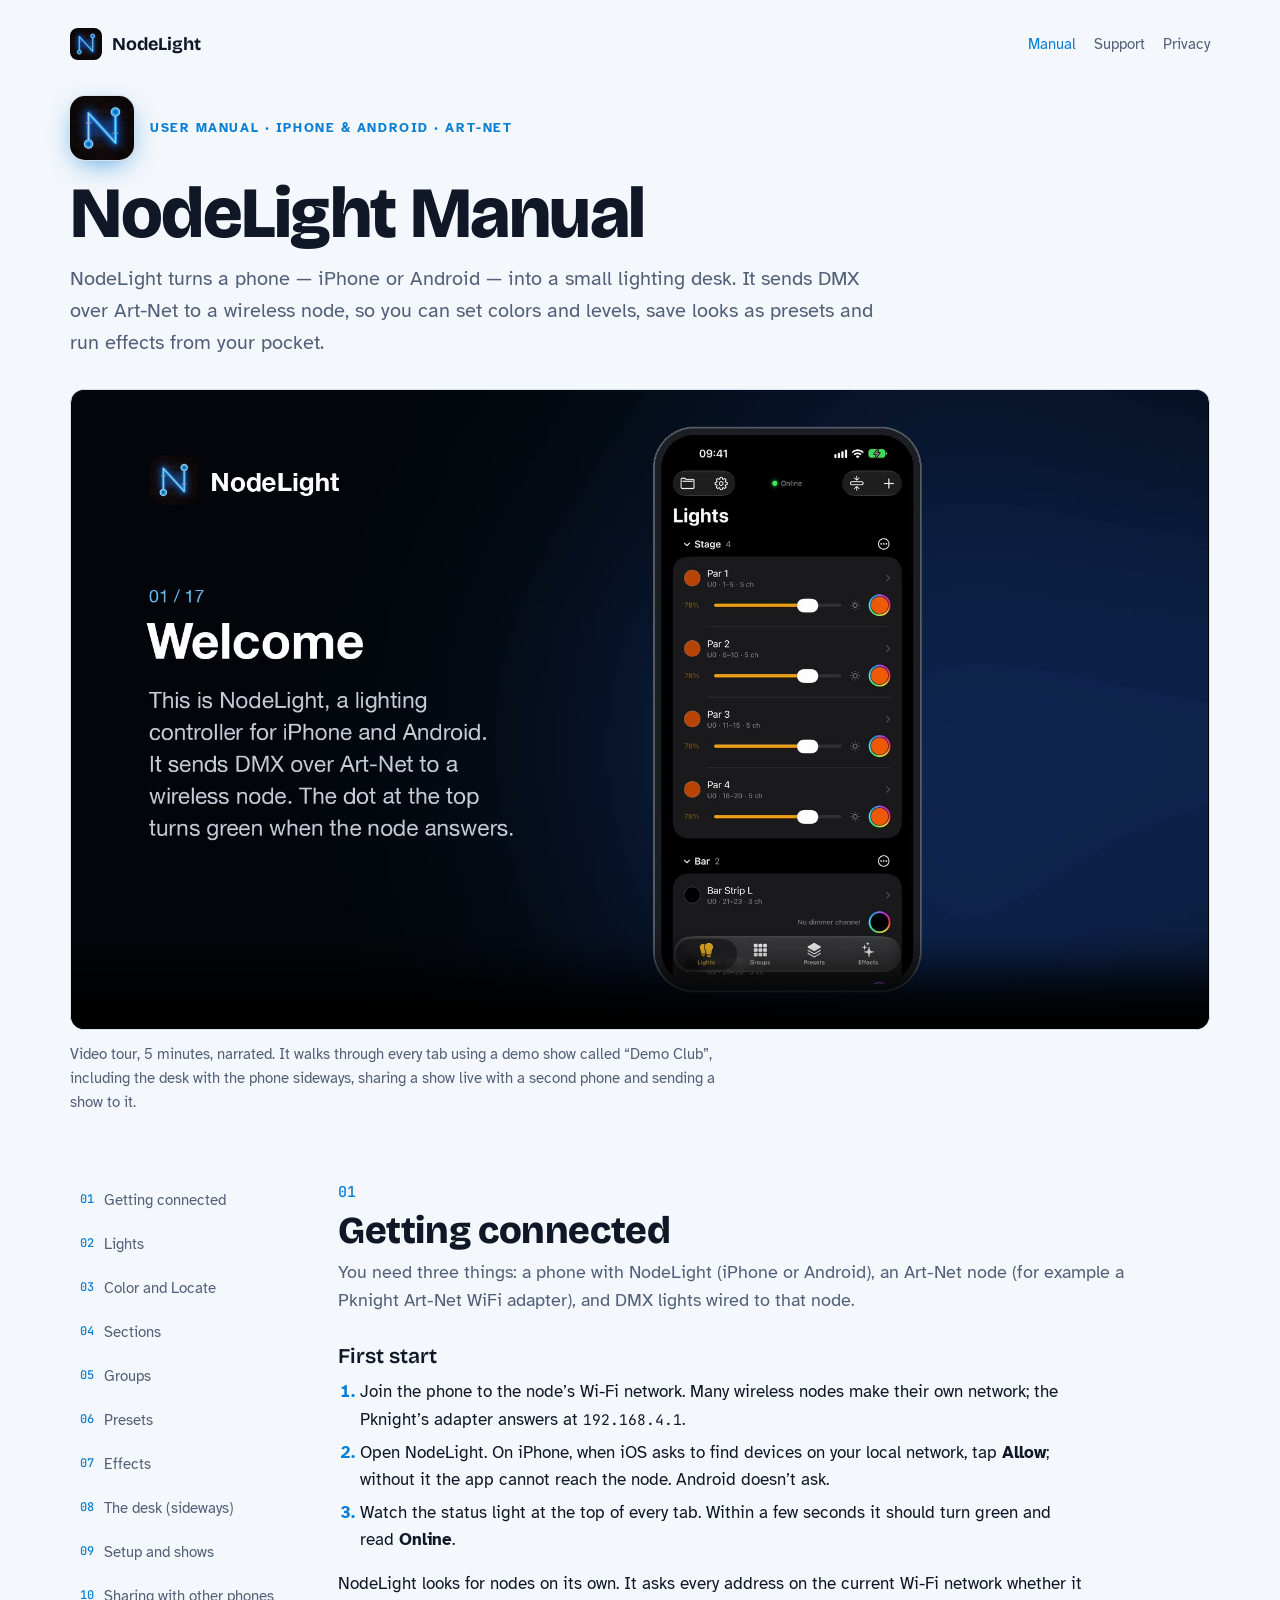
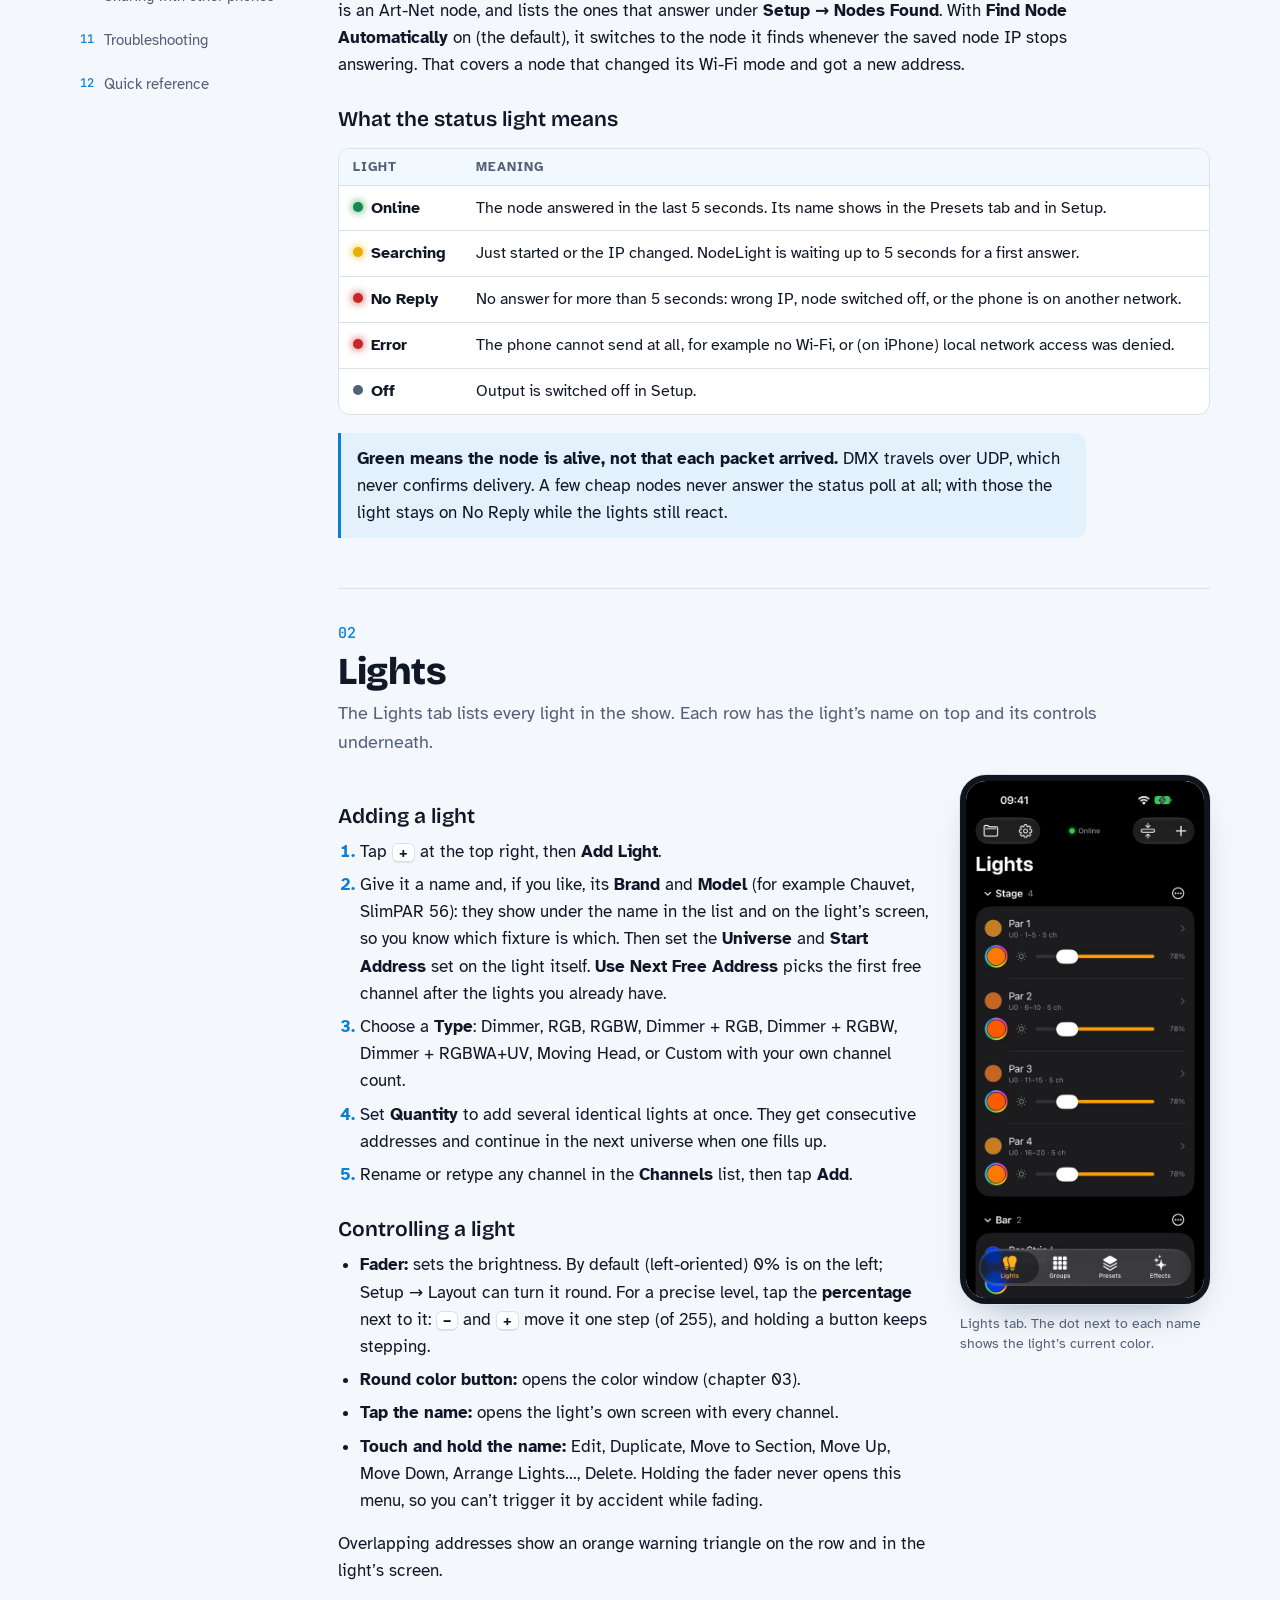
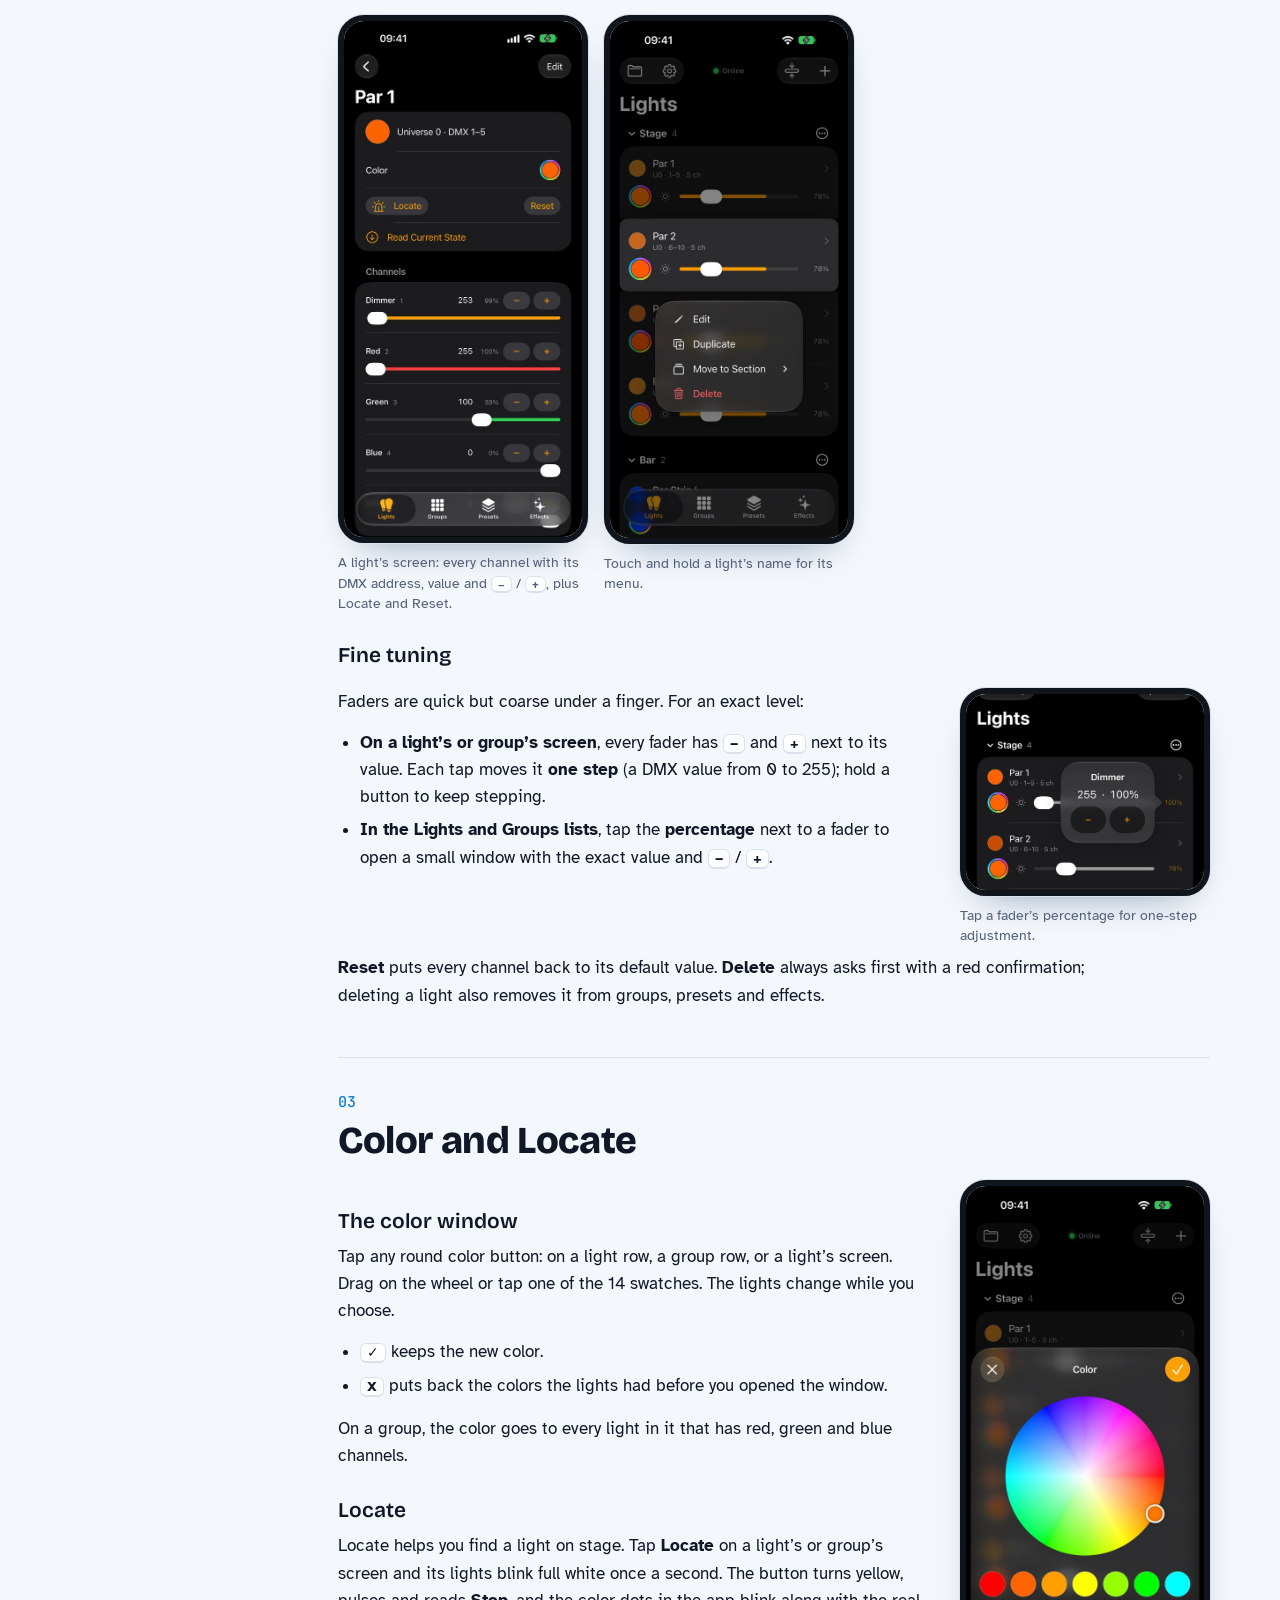
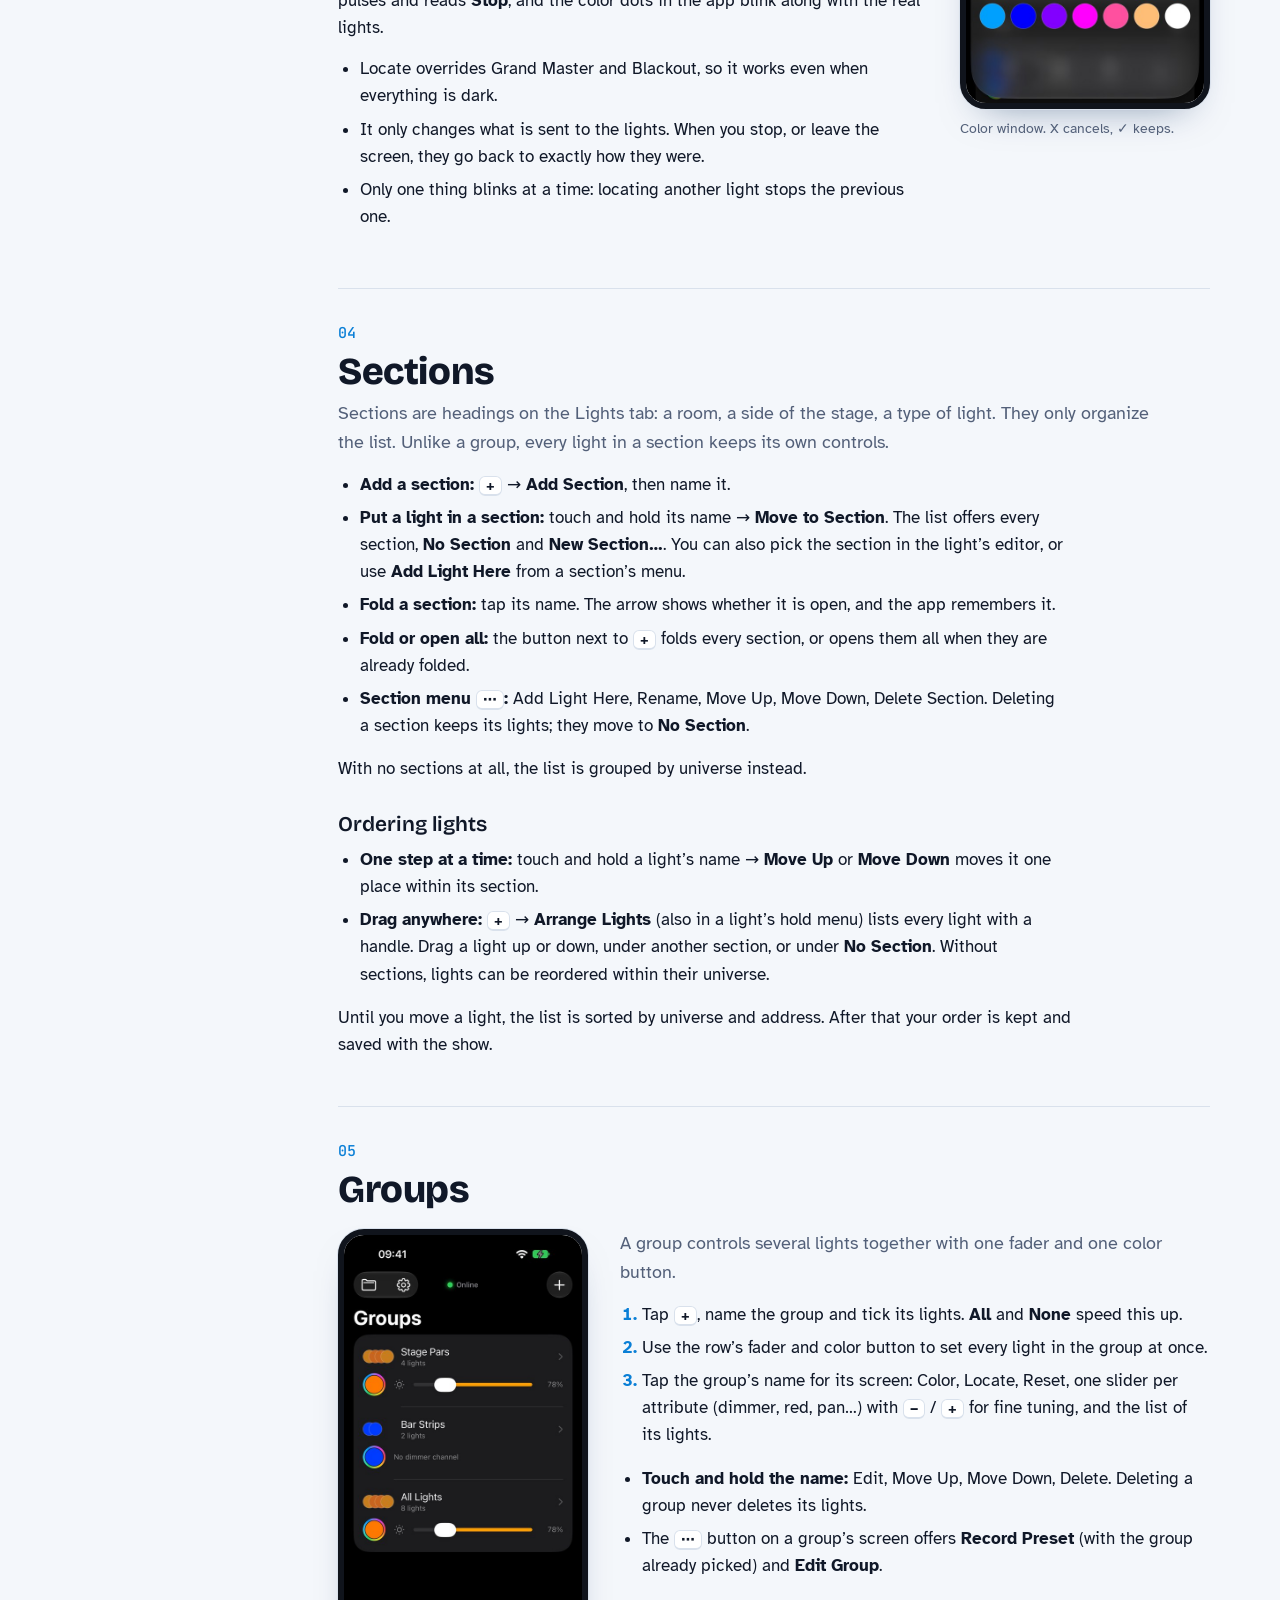
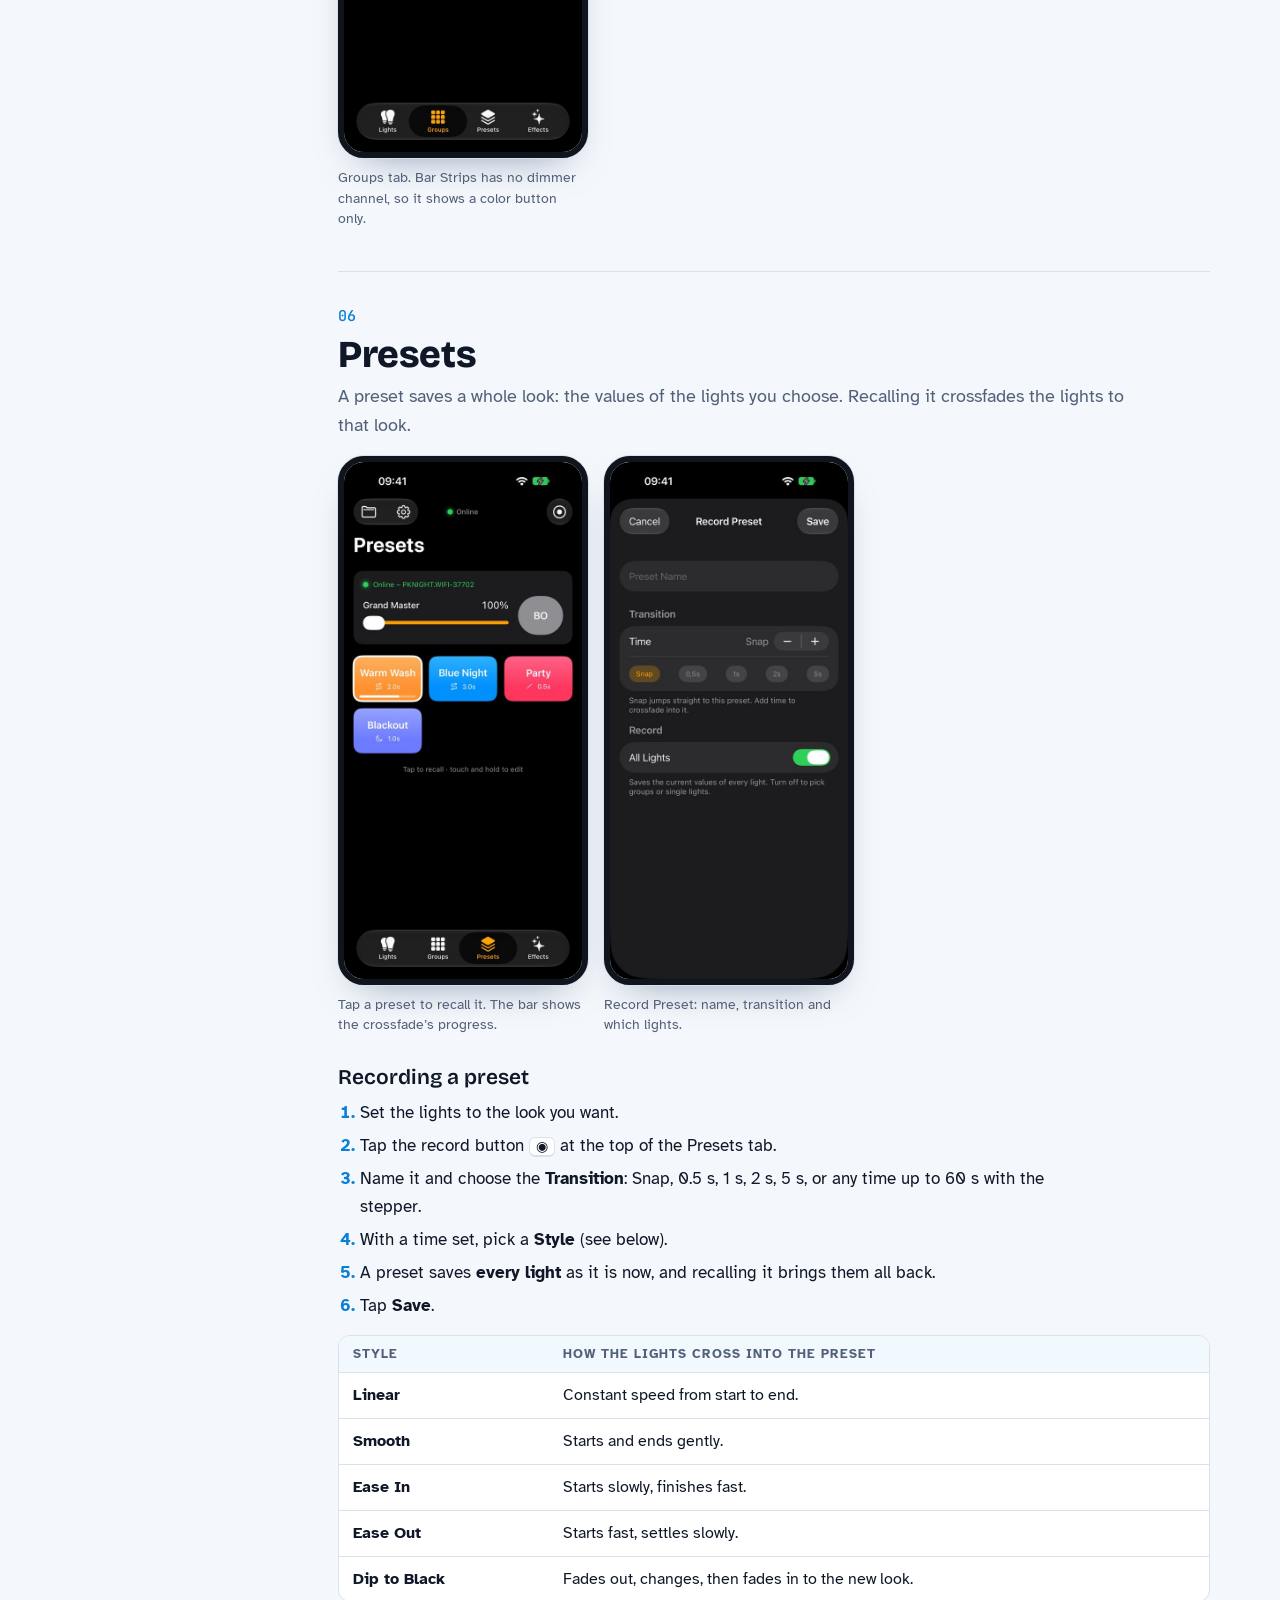
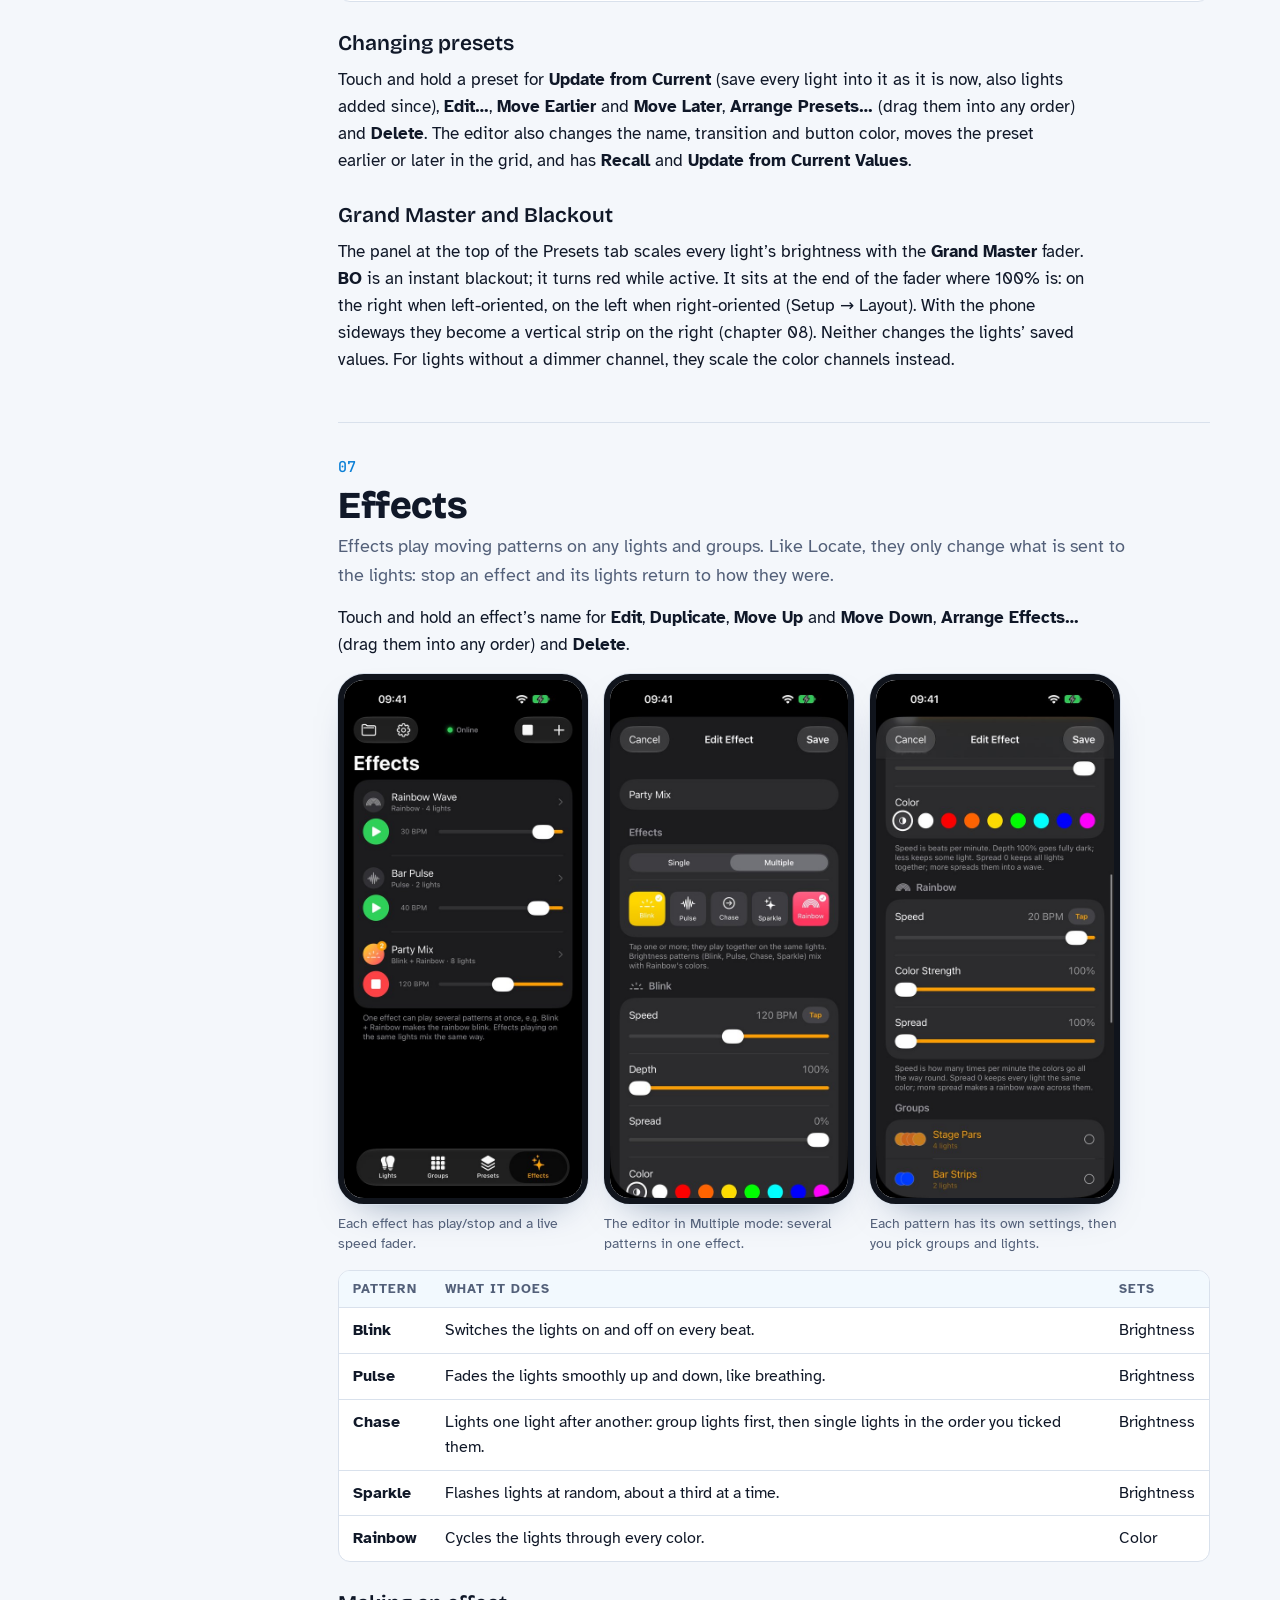
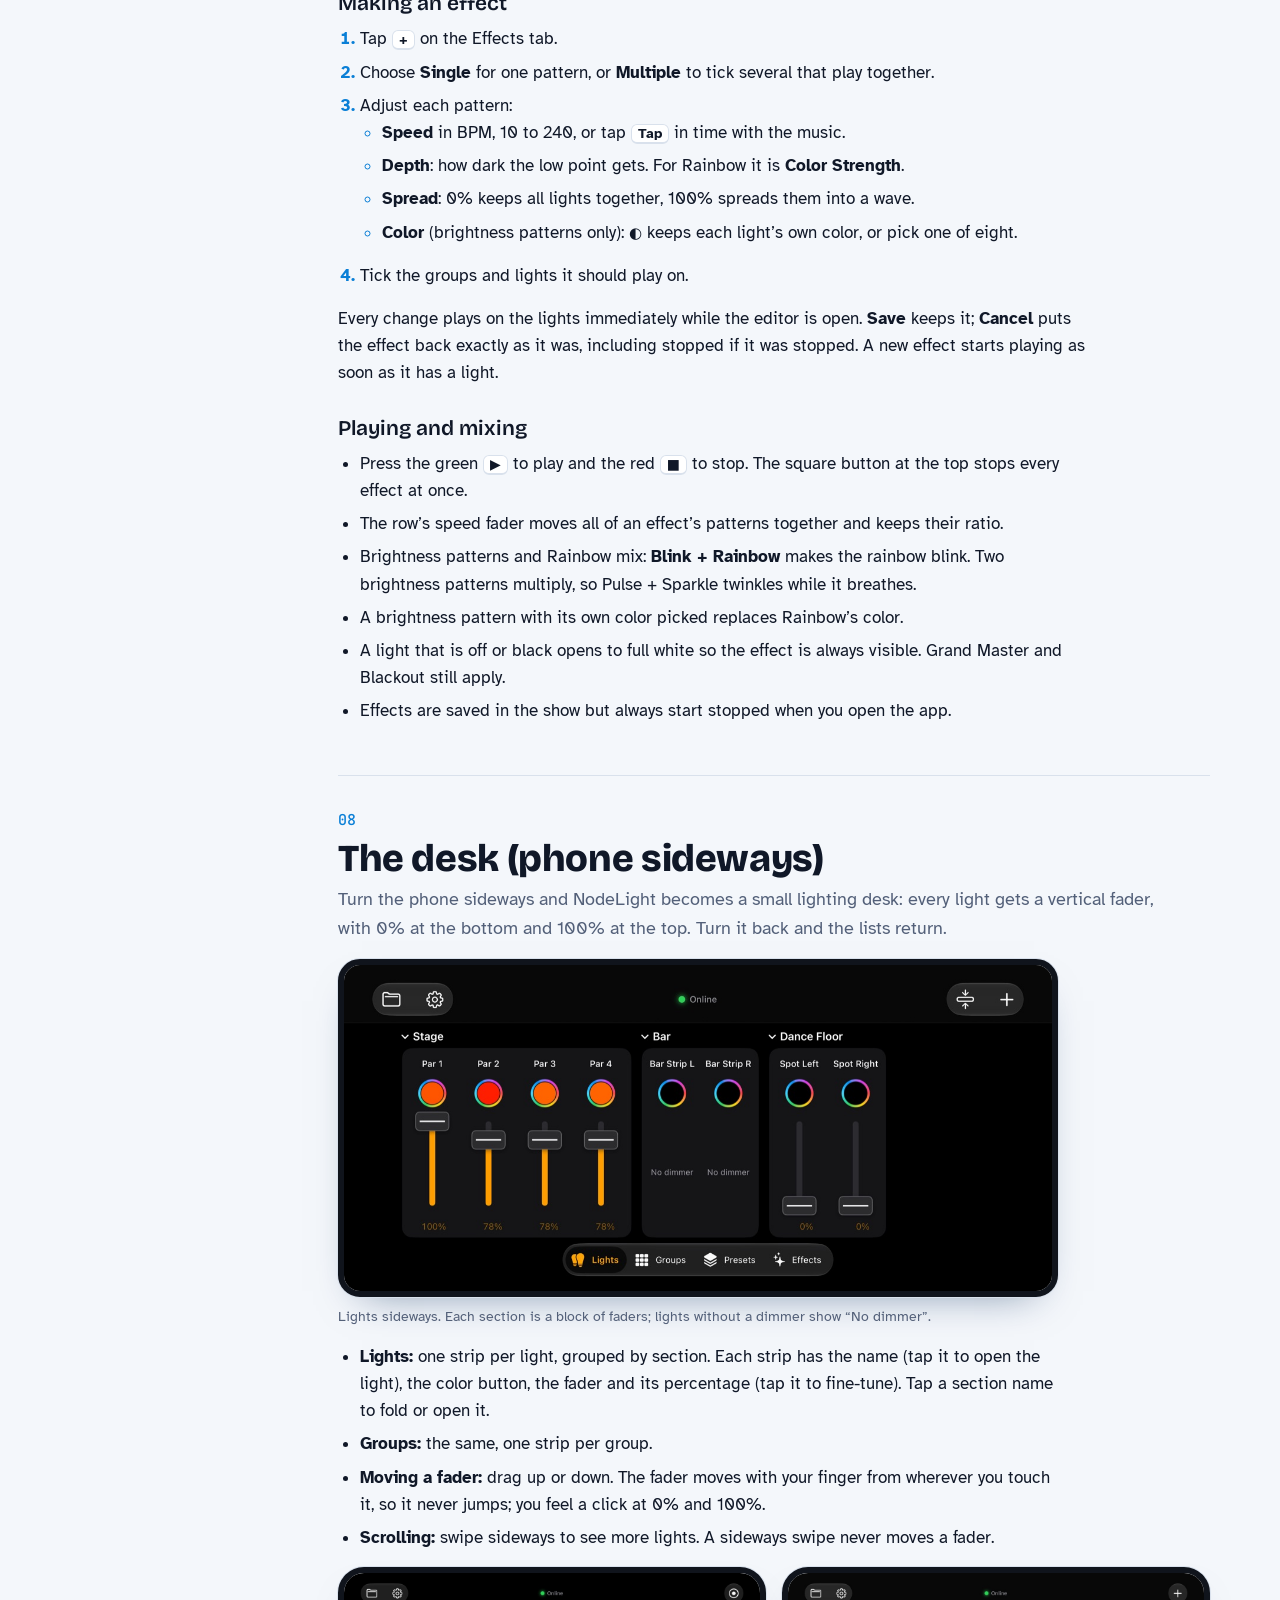
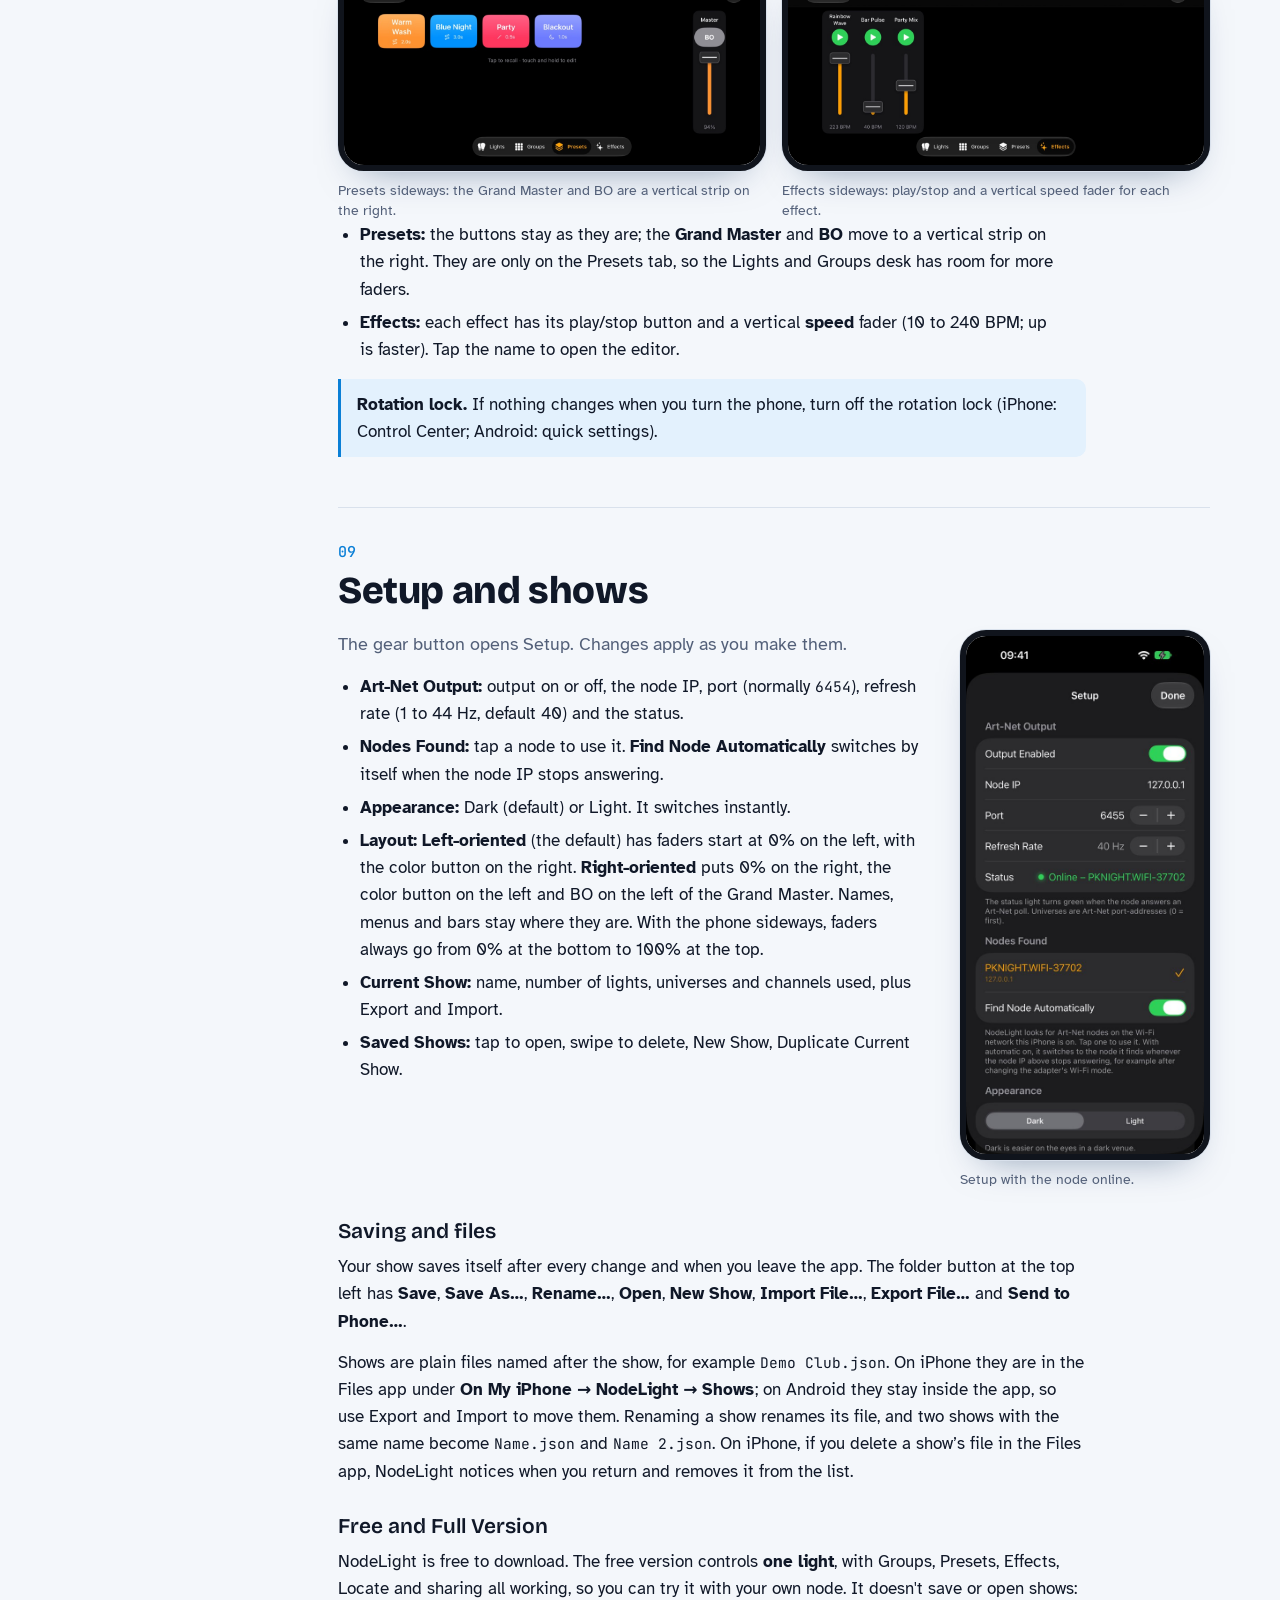
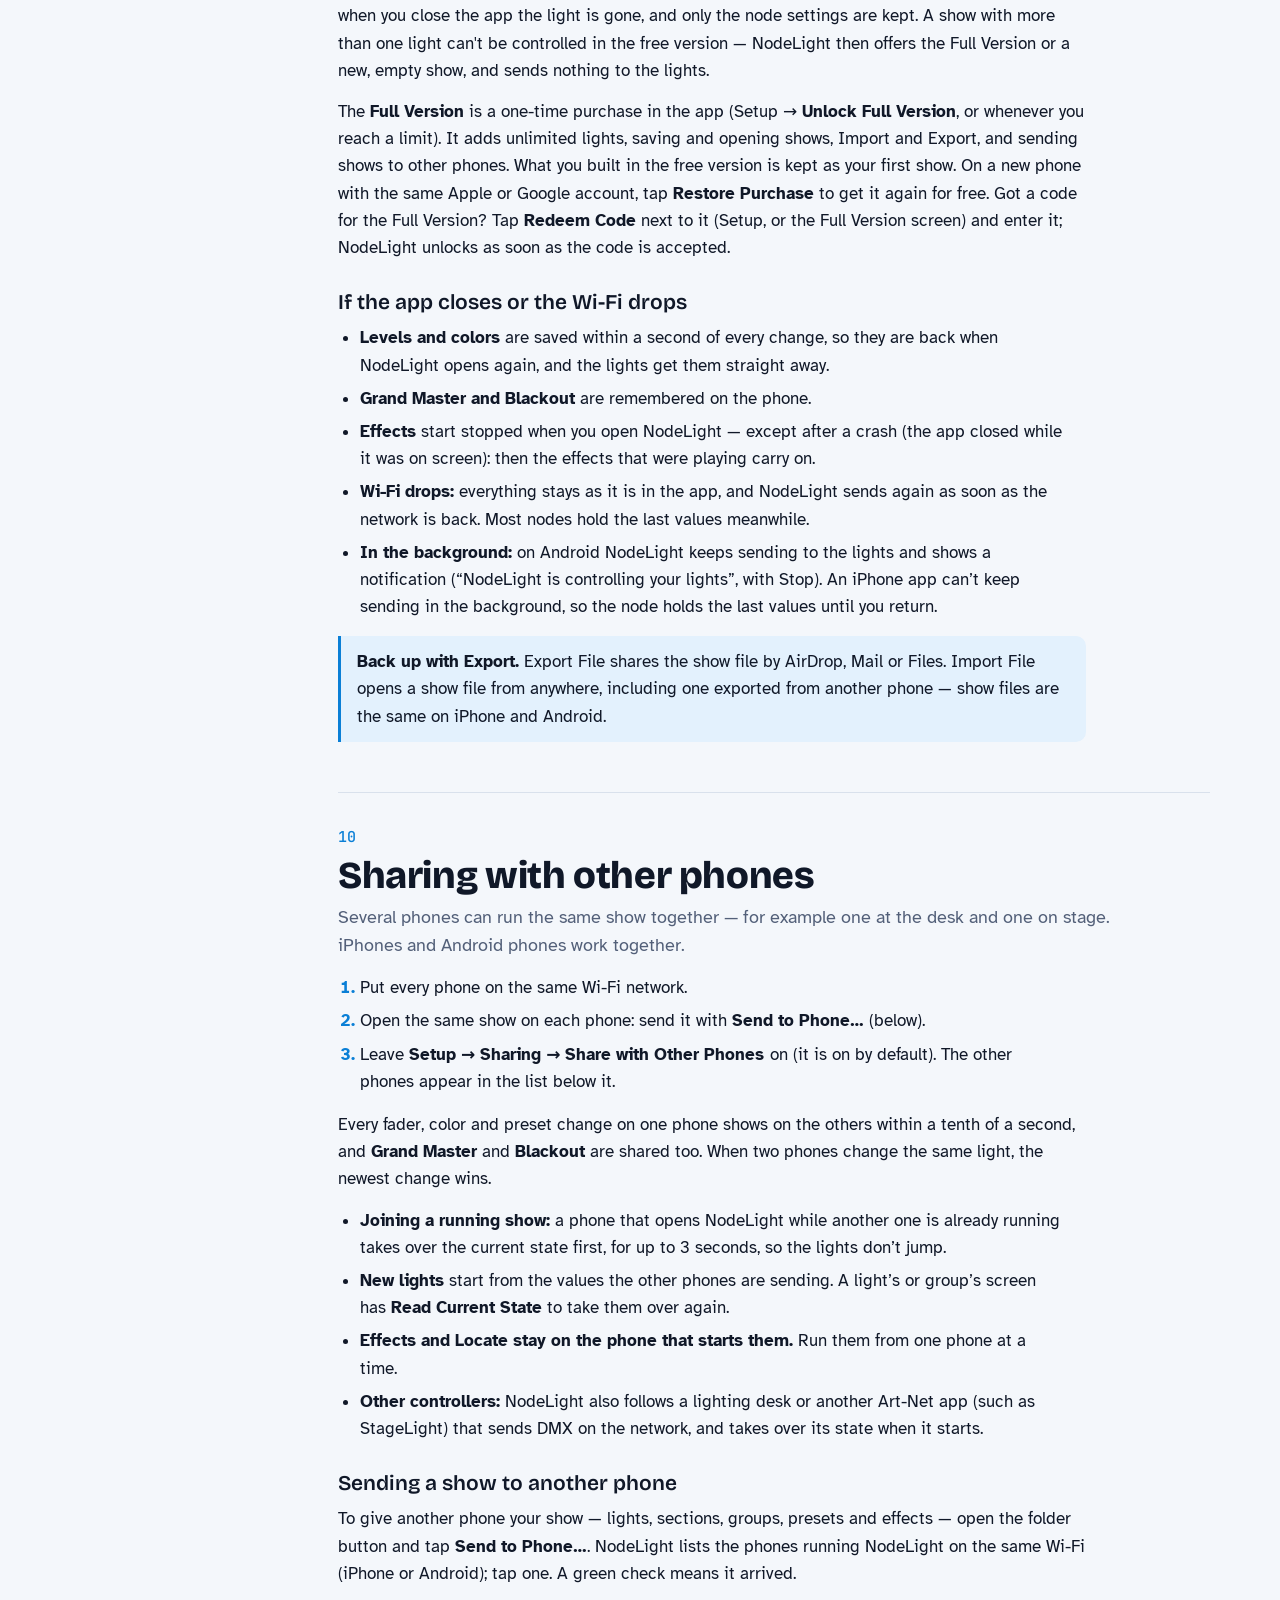
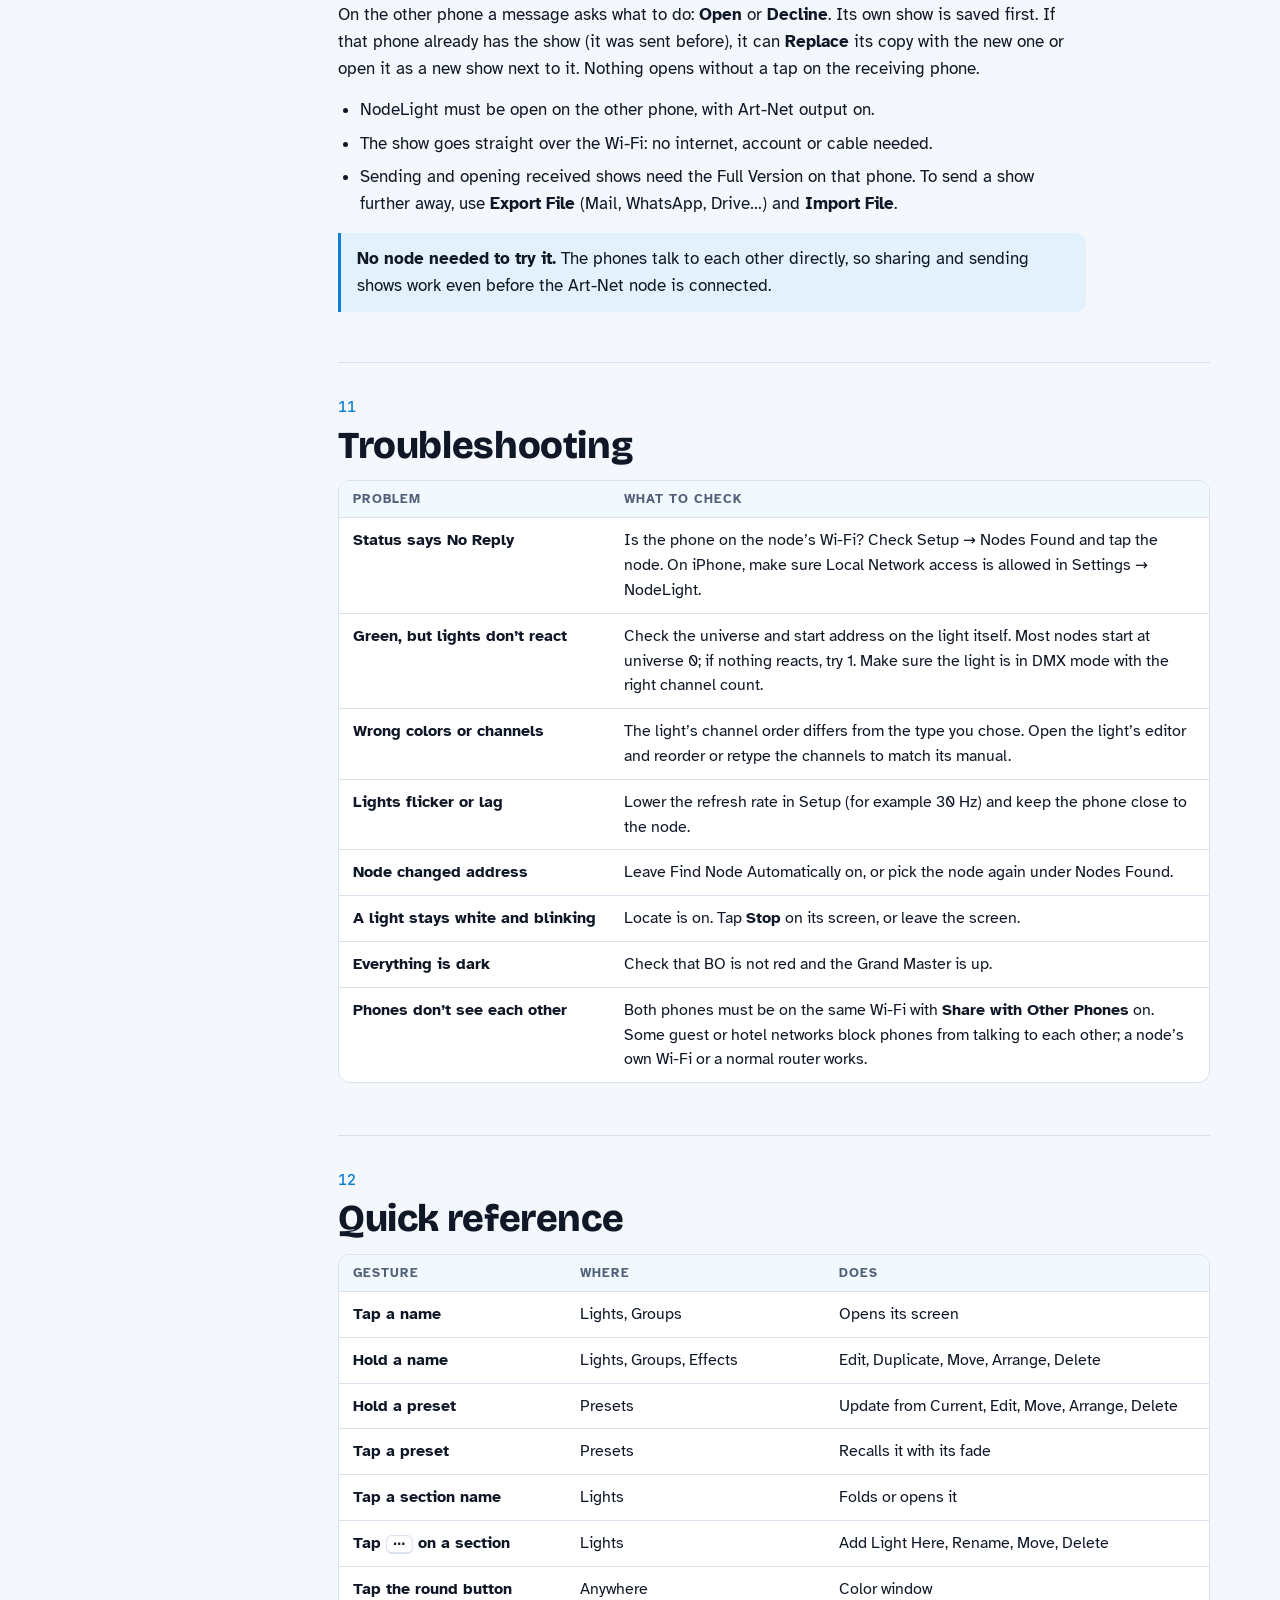
==== manual/index.html @ 710f6415 "Top bar stays fixed while scrolling (all pages); manual chapter rail and links clear it Co-Authored-" ====
<!doctype html>
<html lang="en">
<head>
<meta charset="utf-8">
<meta name="viewport" content="width=device-width, initial-scale=1, viewport-fit=cover">
<title>NodeLight Manual</title>
<link rel="preconnect" href="https://fonts.googleapis.com">
<link rel="preconnect" href="https://fonts.gstatic.com" crossorigin>
<link rel="stylesheet" href="https://fonts.googleapis.com/css2?family=Bricolage+Grotesque:opsz,wght@12..96,600;12..96,800&family=Atkinson+Hyperlegible:ital,wght@0,400;0,700;1,400&family=JetBrains+Mono:wght@500&display=swap">
<style>
/* Layout: a field manual — sticky chapter rail on the left, reading column with phone screenshots set beside the steps. */
:root {
  --bg: #f4f7fb;
  --surface: #ffffff;
  --ink: #101828;
  --muted: #536079;
  --line: #d9e1ec;
  --neon: #0a7fd6;
  --neon-soft: #e3f1fd;
  --ok: #138a4b;
  --warn: #b35c00;
  --bad: #c62828;
  --display: "Bricolage Grotesque", "Avenir Next", system-ui, sans-serif;
  --body: "Atkinson Hyperlegible", system-ui, -apple-system, sans-serif;
  --mono: "JetBrains Mono", ui-monospace, Menlo, monospace;
  color-scheme: light;
}
@media (prefers-color-scheme: dark) {
  :root:not([data-theme="light"]) {
    --bg: #060a14; --surface: #0d1424; --ink: #e8eef9; --muted: #93a1bb; --line: #1d2940;
    --neon: #4cb8ff; --neon-soft: #0f2742; --ok: #42d48a; --warn: #ffad4d; --bad: #ff6b6b;
    color-scheme: dark;
  }
}
:root[data-theme="dark"] {
  --bg: #060a14; --surface: #0d1424; --ink: #e8eef9; --muted: #93a1bb; --line: #1d2940;
  --neon: #4cb8ff; --neon-soft: #0f2742; --ok: #42d48a; --warn: #ffad4d; --bad: #ff6b6b;
  color-scheme: dark;
}

* { box-sizing: border-box; }
body { background: var(--bg); color: var(--ink); font: 17px/1.6 var(--body); }
a { color: var(--neon); }
a:focus-visible, button:focus-visible { outline: 3px solid var(--neon); outline-offset: 3px; border-radius: 4px; }
code, .mono { font-family: var(--mono); font-size: 0.86em; }
kbd { font: 600 0.82em var(--body); border: 1px solid var(--line); border-bottom-width: 2px; border-radius: 6px; padding: 0 6px; background: var(--surface); white-space: nowrap; }

.wrap { max-width: 1180px; margin: 0 auto; padding-inline: 20px; }

/* Masthead */
header.mast { padding-block: 48px 28px; }
.brand { display: flex; align-items: center; gap: 16px; }
.brand img { width: 64px; height: 64px; border-radius: 15px; box-shadow: 0 0 0 1px var(--line), 0 8px 30px -10px var(--neon); }
.eyebrow { font: 600 13px/1 var(--body); letter-spacing: 0.12em; text-transform: uppercase; color: var(--neon); }
h1 { font: 800 clamp(40px, 7vw, 72px)/0.98 var(--display); letter-spacing: -0.02em; margin: 18px 0 14px; text-wrap: balance; }
.lede { font-size: 20px; color: var(--muted); max-width: 62ch; margin: 0; }

.tour { margin-block: 30px 10px; display: grid; grid-template-columns: minmax(0, 1fr); gap: 12px; }
.tour video { width: 100%; max-width: 100%; aspect-ratio: 16 / 9; border-radius: 14px; background: #000; display: block; border: 1px solid var(--line); }
.tour p { margin: 0; color: var(--muted); font-size: 15px; }

/* Body: rail + content */
.layout { display: grid; grid-template-columns: 220px minmax(0, 1fr); gap: 48px; padding-block: 30px 80px; }
nav.rail { position: sticky; top: calc(env(safe-area-inset-top, 0px) + 92px); align-self: start; font-size: 15px; }
nav.rail ol { list-style: none; margin: 0; padding: 0; display: grid; gap: 2px; counter-reset: ch; }
nav.rail li { counter-increment: ch; }
nav.rail a { display: flex; gap: 10px; padding: 6px 10px; border-radius: 8px; color: var(--muted); text-decoration: none; }
nav.rail a::before { content: counter(ch, decimal-leading-zero); font: 500 12px/1.9 var(--mono); color: var(--neon); }
nav.rail a:hover { background: var(--neon-soft); color: var(--ink); }

main { min-width: 0; }
section.ch { padding-block: 34px; border-top: 1px solid var(--line); }
section.ch:first-child { border-top: 0; padding-top: 0; }
h2 { font: 800 clamp(28px, 4vw, 38px)/1.1 var(--display); letter-spacing: -0.01em; margin: 0 0 6px; text-wrap: balance; }
h2 .num { font: 500 15px var(--mono); color: var(--neon); display: block; margin-bottom: 8px; letter-spacing: 0; }
h3 { font: 600 21px/1.3 var(--display); margin: 28px 0 8px; }
p { margin: 0 0 14px; max-width: 68ch; }
.intro { color: var(--muted); font-size: 18px; }
ul, ol.steps { padding-left: 22px; margin: 0 0 16px; max-width: 66ch; }
li { margin-bottom: 6px; }
ol.steps li::marker { color: var(--neon); font-weight: 700; }

/* Screen + text pairs */
.pair { display: grid; grid-template-columns: minmax(0, 1fr) 250px; gap: 32px; align-items: start; margin-block: 18px 8px; }
.pair.flip { grid-template-columns: 250px minmax(0, 1fr); }
.pair.flip > figure { order: -1; }
.shots { display: flex; gap: 16px; flex-wrap: wrap; margin-block: 16px; }
.shots figure { flex: 1 1 200px; max-width: 250px; }
figure { margin: 0; }
figure.wide { margin-block: 16px; max-width: 720px; }
figure.wide img { border-radius: 22px; }
.wide-pair { display: grid; grid-template-columns: repeat(auto-fit, minmax(260px, 1fr)); gap: 16px; }
figure img { width: 100%; max-width: 100%; display: block; border-radius: 26px; border: 6px solid #10141c; box-shadow: 0 0 0 1px var(--line), 0 18px 40px -24px rgba(0, 40, 90, .55); background: #000; }
figcaption { font-size: 14px; color: var(--muted); margin-top: 10px; line-height: 1.45; }

/* Tables */
.table-wrap { overflow-x: auto; margin-block: 14px 18px; border: 1px solid var(--line); border-radius: 12px; background: var(--surface); }
table { border-collapse: collapse; width: 100%; font-size: 15.5px; }
th, td { text-align: left; padding: 10px 14px; border-bottom: 1px solid var(--line); vertical-align: top; }
tr:last-child td { border-bottom: 0; }
th { font: 600 12.5px var(--body); letter-spacing: 0.08em; text-transform: uppercase; color: var(--muted); background: color-mix(in srgb, var(--neon-soft) 45%, var(--surface)); }
td:first-child { white-space: nowrap; font-weight: 700; }

.dot { display: inline-block; width: 10px; height: 10px; border-radius: 50%; margin-right: 8px; vertical-align: 1px; box-shadow: 0 0 8px currentColor; }
.dot.ok { background: var(--ok); color: var(--ok); }
.dot.warn { background: #e8b100; color: #e8b100; }
.dot.bad { background: var(--bad); color: var(--bad); }
.dot.off { background: var(--muted); color: transparent; box-shadow: none; }

.note { border-left: 3px solid var(--neon); background: var(--neon-soft); padding: 12px 16px; border-radius: 0 10px 10px 0; margin-block: 16px; max-width: 68ch; }
.note p:last-child { margin: 0; }
.note strong { color: var(--ink); }

.dmx { font: 500 13px var(--mono); color: var(--muted); }

footer { border-top: 1px solid var(--line); padding-block: 24px 40px; color: var(--muted); font-size: 14px; }

@media (max-width: 900px) {
  .layout { grid-template-columns: minmax(0, 1fr); gap: 10px; }
  nav.rail { position: static; }
  nav.rail ol { grid-template-columns: repeat(auto-fill, minmax(150px, 1fr)); }
  .pair, .pair.flip { grid-template-columns: minmax(0, 1fr); }
  .pair > figure, .pair.flip > figure { order: 0; max-width: 250px; }
}
.print-only, .print-inline { display: none; }

/* Print / Save as PDF: always light, one column, no player, nothing split across pages. */
@page { size: A4; margin: 16mm 15mm 18mm; }
@media print {
  :root, :root[data-theme="dark"], :root:not([data-theme="light"]) {
    --bg: #ffffff; --surface: #ffffff; --ink: #111827; --muted: #4b5568; --line: #d5dce6;
    --neon: #0a6fc0; --neon-soft: #eaf4fd; --ok: #138a4b; --warn: #b35c00; --bad: #c62828;
    color-scheme: light;
  }
  * { -webkit-print-color-adjust: exact; print-color-adjust: exact; }
  html { scroll-behavior: auto; }
  body { font-size: 10.5pt; line-height: 1.5; background: #fff; }
  .wrap { max-width: none; padding-inline: 0; }
  header.mast { padding-block: 0 6mm; }
  h1 { font-size: 34pt; margin: 6mm 0 3mm; }
  .lede { font-size: 12.5pt; }
  .tour video, nav.rail { display: none; }
  .print-only { display: block; }
  .print-inline { display: inline; }
  .tour { margin-block: 6mm 0; break-inside: avoid; }
  .tour img { width: 100%; border-radius: 8px; border: 1px solid var(--line); }
  .layout { display: block; padding-block: 0; }
  section.ch { padding-block: 6mm 2mm; border-top: 1px solid var(--line); }
  section.ch:first-child { border-top: 0; }
  .dot { width: 8px; height: 8px; box-shadow: none; }
  h2 { font-size: 22pt; break-inside: avoid; break-after: avoid; }
  h2 .num { break-after: avoid; }
  h3 { font-size: 13.5pt; margin-top: 5mm; break-after: avoid; }
  p, li { orphans: 3; widows: 3; }
  .intro { font-size: 12pt; }
  .pair, .pair.flip { grid-template-columns: minmax(0, 1fr) 46mm; gap: 7mm; break-inside: avoid; }
  .pair.flip { grid-template-columns: 46mm minmax(0, 1fr); }
  .shots { gap: 6mm; break-inside: avoid; }
  .shots figure { flex: 0 0 46mm; max-width: 46mm; }
  figure { break-inside: avoid; }
  figure img { border-width: 3px; border-radius: 14px; box-shadow: none; }
  figcaption { font-size: 8.5pt; }
  figure.wide { max-width: 130mm; }
  figure.wide img { border-radius: 10px; }
  .wide-pair { grid-template-columns: 1fr 1fr; gap: 6mm; break-inside: avoid; }
  .table-wrap { overflow: visible; break-inside: avoid; }
  table { font-size: 9.5pt; }
  tr { break-inside: avoid; }
  .note { break-inside: avoid; }
  a { color: var(--ink); text-decoration: none; }
  footer { padding-block: 4mm 0; font-size: 8.5pt; }
}
@media (prefers-reduced-motion: reduce) { * { scroll-behavior: auto !important; } }
html { scroll-behavior: smooth; }
/* Site navigation (same as the other pages of nodelight.github.io) */
nav.top { display: flex; align-items: center; gap: 18px; padding-block: 20px; flex-wrap: wrap; position: sticky; top: 0; z-index: 20; background: var(--bg); }
nav.top .home { display: flex; align-items: center; gap: 10px; font: 700 18px var(--display); color: var(--ink); text-decoration: none; margin-right: auto; }
nav.top .home img { width: 32px; height: 32px; border-radius: 8px; }
nav.top a:not(.home) { color: var(--muted); text-decoration: none; font-size: 15px; }
nav.top a:not(.home):hover, nav.top a[aria-current] { color: var(--neon); }
header.mast { padding-top: 16px; }
/* The bar runs the full width of the window; its links stay in line with the page. */
nav.top.wrap { max-width: none; padding-inline: max(20px, calc((100% - 1140px) / 2)); }
html { scroll-padding-top: 84px; }
@media print { nav.top { display: none; } }
</style>
</head>
<body>
<nav class="top wrap">
  <a class="home" href="../"><img src="img/icon.png" alt="">NodeLight</a>
  <a href="./" aria-current="page">Manual</a>
  <a href="../support/">Support</a>
  <a href="../privacy/">Privacy</a>
</nav>

<header class="mast wrap">
  <div class="brand">
    <img src="img/icon.png" alt="NodeLight app icon: a blue neon N with node rings">
    <span class="eyebrow">User manual · iPhone &amp; Android · Art-Net</span>
  </div>
  <h1>NodeLight Manual</h1>
  <p class="lede">NodeLight turns a phone — iPhone or Android — into a small lighting desk. It sends DMX over Art-Net to a wireless node, so you can set colors and levels, save looks as presets and run effects from your pocket.</p>

  <div class="tour">
    <video controls preload="metadata" poster="img/poster.jpg" src="../media/NodeLight-Tour.mp4"></video>
    <img class="print-only" src="img/poster.jpg" alt="Opening frame of the NodeLight video tour">
    <p>Video tour, 5 minutes, narrated. It walks through every tab using a demo show called “Demo Club”, including the desk with the phone sideways, sharing a show live with a second phone and sending a show to it.</p>
  </div>
</header>

<div class="wrap layout">
  <nav class="rail" aria-label="Chapters">
    <ol>
      <li><a href="#start">Getting connected</a></li>
      <li><a href="#lights">Lights</a></li>
      <li><a href="#color">Color and Locate</a></li>
      <li><a href="#sections">Sections</a></li>
      <li><a href="#groups">Groups</a></li>
      <li><a href="#presets">Presets</a></li>
      <li><a href="#effects">Effects</a></li>
      <li><a href="#desk">The desk (sideways)</a></li>
      <li><a href="#setup">Setup and shows</a></li>
      <li><a href="#sharing">Sharing with other phones</a></li>
      <li><a href="#trouble">Troubleshooting</a></li>
      <li><a href="#reference">Quick reference</a></li>
    </ol>
  </nav>

  <main>
    <!-- 01 -->
    <section class="ch" id="start">
      <h2><span class="num">01</span>Getting connected</h2>
      <p class="intro">You need three things: a phone with NodeLight (iPhone or Android), an Art-Net node (for example a Pknight Art-Net WiFi adapter), and DMX lights wired to that node.</p>

      <h3>First start</h3>
      <ol class="steps">
        <li>Join the phone to the node’s Wi-Fi network. Many wireless nodes make their own network; the Pknight’s adapter answers at <code>192.168.4.1</code>.</li>
        <li>Open NodeLight. On iPhone, when iOS asks to find devices on your local network, tap <strong>Allow</strong>; without it the app cannot reach the node. Android doesn’t ask.</li>
        <li>Watch the status light at the top of every tab. Within a few seconds it should turn green and read <strong>Online</strong>.</li>
      </ol>
      <p>NodeLight looks for nodes on its own. It asks every address on the current Wi-Fi network whether it is an Art-Net node, and lists the ones that answer under <strong>Setup → Nodes Found</strong>. With <strong>Find Node Automatically</strong> on (the default), it switches to the node it finds whenever the saved node IP stops answering. That covers a node that changed its Wi-Fi mode and got a new address.</p>

      <h3>What the status light means</h3>
      <div class="table-wrap">
        <table>
          <thead><tr><th>Light</th><th>Meaning</th></tr></thead>
          <tbody>
            <tr><td><span class="dot ok"></span>Online</td><td>The node answered in the last 5 seconds. Its name shows in the Presets tab and in Setup.</td></tr>
            <tr><td><span class="dot warn"></span>Searching</td><td>Just started or the IP changed. NodeLight is waiting up to 5 seconds for a first answer.</td></tr>
            <tr><td><span class="dot bad"></span>No Reply</td><td>No answer for more than 5 seconds: wrong IP, node switched off, or the phone is on another network.</td></tr>
            <tr><td><span class="dot bad"></span>Error</td><td>The phone cannot send at all, for example no Wi-Fi, or (on iPhone) local network access was denied.</td></tr>
            <tr><td><span class="dot off"></span>Off</td><td>Output is switched off in Setup.</td></tr>
          </tbody>
        </table>
      </div>
      <div class="note"><p><strong>Green means the node is alive, not that each packet arrived.</strong> DMX travels over UDP, which never confirms delivery. A few cheap nodes never answer the status poll at all; with those the light stays on No Reply while the lights still react.</p></div>
    </section>

    <!-- 02 -->
    <section class="ch" id="lights">
      <h2><span class="num">02</span>Lights</h2>
      <p class="intro">The Lights tab lists every light in the show. Each row has the light’s name on top and its controls underneath.</p>

      <div class="pair">
        <div>
          <h3>Adding a light</h3>
          <ol class="steps">
            <li>Tap <kbd>+</kbd> at the top right, then <strong>Add Light</strong>.</li>
            <li>Give it a name and, if you like, its <strong>Brand</strong> and <strong>Model</strong> (for example Chauvet, SlimPAR 56): they show under the name in the list and on the light’s screen, so you know which fixture is which. Then set the <strong>Universe</strong> and <strong>Start Address</strong> set on the light itself. <strong>Use Next Free Address</strong> picks the first free channel after the lights you already have.</li>
            <li>Choose a <strong>Type</strong>: Dimmer, RGB, RGBW, Dimmer + RGB, Dimmer + RGBW, Dimmer + RGBWA+UV, Moving Head, or Custom with your own channel count.</li>
            <li>Set <strong>Quantity</strong> to add several identical lights at once. They get consecutive addresses and continue in the next universe when one fills up.</li>
            <li>Rename or retype any channel in the <strong>Channels</strong> list, then tap <strong>Add</strong>.</li>
          </ol>
          <h3>Controlling a light</h3>
          <ul>
            <li><strong>Fader:</strong> sets the brightness. By default (left-oriented) 0% is on the left; Setup → Layout can turn it round. For a precise level, tap the <strong>percentage</strong> next to it: <kbd>−</kbd> and <kbd>+</kbd> move it one step (of 255), and holding a button keeps stepping.</li>
            <li><strong>Round color button:</strong> opens the color window (chapter 03).</li>
            <li><strong>Tap the name:</strong> opens the light’s own screen with every channel.</li>
            <li><strong>Touch and hold the name:</strong> Edit, Duplicate, Move to Section, Move Up, Move Down, Arrange Lights…, Delete. Holding the fader never opens this menu, so you can’t trigger it by accident while fading.</li>
          </ul>
          <p>Overlapping addresses show an orange warning triangle on the row and in the light’s screen.</p>
        </div>
        <figure>
          <img src="img/lights.jpg" alt="Lights tab with a Stage section of four pars, each with a color button and fader at 78%" loading="lazy">
          <figcaption>Lights tab. The dot next to each name shows the light’s current color.</figcaption>
        </figure>
      </div>

      <div class="shots">
        <figure>
          <img src="img/light_detail.jpg" alt="Par 1 screen with Color, Locate, Reset and one slider per DMX channel, each with minus and plus buttons" loading="lazy">
          <figcaption>A light’s screen: every channel with its DMX address, value and <kbd>−</kbd> / <kbd>+</kbd>, plus Locate and Reset.</figcaption>
        </figure>
        <figure>
          <img src="img/light_menu.jpg" alt="Touch-and-hold menu on Par 2 with Edit, Duplicate, Move to Section and Delete" loading="lazy">
          <figcaption>Touch and hold a light’s name for its menu.</figcaption>
        </figure>
      </div>
      <h3>Fine tuning</h3>
      <div class="pair">
        <div>
          <p>Faders are quick but coarse under a finger. For an exact level:</p>
          <ul>
            <li><strong>On a light’s or group’s screen</strong>, every fader has <kbd>−</kbd> and <kbd>+</kbd> next to its value. Each tap moves it <strong>one step</strong> (a DMX value from 0 to 255); hold a button to keep stepping.</li>
            <li><strong>In the Lights and Groups lists</strong>, tap the <strong>percentage</strong> next to a fader to open a small window with the exact value and <kbd>−</kbd> / <kbd>+</kbd>.</li>
          </ul>
        </div>
        <figure>
          <img src="img/fine_tune.jpg" alt="Fine-tune window over the Lights list showing Dimmer 255, 100%, with minus and plus buttons" loading="lazy">
          <figcaption>Tap a fader’s percentage for one-step adjustment.</figcaption>
        </figure>
      </div>
      <p><strong>Reset</strong> puts every channel back to its default value. <strong>Delete</strong> always asks first with a red confirmation; deleting a light also removes it from groups, presets and effects.</p>
    </section>

    <!-- 03 -->
    <section class="ch" id="color">
      <h2><span class="num">03</span>Color and Locate</h2>
      <div class="pair">
        <div>
          <h3>The color window</h3>
          <p>Tap any round color button: on a light row, a group row, or a light’s screen. Drag on the wheel or tap one of the 14 swatches. The lights change while you choose.</p>
          <ul>
            <li><kbd>✓</kbd> keeps the new color.</li>
            <li><kbd>X</kbd> puts back the colors the lights had before you opened the window.</li>
          </ul>
          <p>On a group, the color goes to every light in it that has red, green and blue channels.</p>

          <h3>Locate</h3>
          <p>Locate helps you find a light on stage. Tap <strong>Locate</strong> on a light’s or group’s screen and its lights blink full white once a second. The button turns yellow, pulses and reads <strong>Stop</strong>, and the color dots in the app blink along with the real lights.</p>
          <ul>
            <li>Locate overrides Grand Master and Blackout, so it works even when everything is dark.</li>
            <li>It only changes what is sent to the lights. When you stop, or leave the screen, they go back to exactly how they were.</li>
            <li>Only one thing blinks at a time: locating another light stops the previous one.</li>
          </ul>
        </div>
        <figure>
          <img src="img/color.jpg" alt="Color window with a hue wheel, 14 swatches, a cancel X and a confirm check mark" loading="lazy">
          <figcaption>Color window. X cancels, ✓ keeps.</figcaption>
        </figure>
      </div>
    </section>

    <!-- 04 -->
    <section class="ch" id="sections">
      <h2><span class="num">04</span>Sections</h2>
      <p class="intro">Sections are headings on the Lights tab: a room, a side of the stage, a type of light. They only organize the list. Unlike a group, every light in a section keeps its own controls.</p>
      <ul>
        <li><strong>Add a section:</strong> <kbd>+</kbd> → <strong>Add Section</strong>, then name it.</li>
        <li><strong>Put a light in a section:</strong> touch and hold its name → <strong>Move to Section</strong>. The list offers every section, <strong>No Section</strong> and <strong>New Section…</strong>. You can also pick the section in the light’s editor, or use <strong>Add Light Here</strong> from a section’s menu.</li>
        <li><strong>Fold a section:</strong> tap its name. The arrow shows whether it is open, and the app remembers it.</li>
        <li><strong>Fold or open all:</strong> the button next to <kbd>+</kbd> folds every section, or opens them all when they are already folded.</li>
        <li><strong>Section menu <kbd>⋯</kbd>:</strong> Add Light Here, Rename, Move Up, Move Down, Delete Section. Deleting a section keeps its lights; they move to <strong>No Section</strong>.</li>
      </ul>
      <p>With no sections at all, the list is grouped by universe instead.</p>

      <h3>Ordering lights</h3>
      <ul>
        <li><strong>One step at a time:</strong> touch and hold a light’s name → <strong>Move Up</strong> or <strong>Move Down</strong> moves it one place within its section.</li>
        <li><strong>Drag anywhere:</strong> <kbd>+</kbd> → <strong>Arrange Lights</strong> (also in a light’s hold menu) lists every light with a handle. Drag a light up or down, under another section, or under <strong>No Section</strong>. Without sections, lights can be reordered within their universe.</li>
      </ul>
      <p>Until you move a light, the list is sorted by universe and address. After that your order is kept and saved with the show.</p>
    </section>

    <!-- 05 -->
    <section class="ch" id="groups">
      <h2><span class="num">05</span>Groups</h2>
      <div class="pair flip">
        <figure>
          <img src="img/groups.jpg" alt="Groups tab with Stage Pars, Bar Strips and All Lights, each with a color button and a fader" loading="lazy">
          <figcaption>Groups tab. Bar Strips has no dimmer channel, so it shows a color button only.</figcaption>
        </figure>
        <div>
          <p class="intro">A group controls several lights together with one fader and one color button.</p>
          <ol class="steps">
            <li>Tap <kbd>+</kbd>, name the group and tick its lights. <strong>All</strong> and <strong>None</strong> speed this up.</li>
            <li>Use the row’s fader and color button to set every light in the group at once.</li>
            <li>Tap the group’s name for its screen: Color, Locate, Reset, one slider per attribute (dimmer, red, pan…) with <kbd>−</kbd> / <kbd>+</kbd> for fine tuning, and the list of its lights.</li>
          </ol>
          <ul>
            <li><strong>Touch and hold the name:</strong> Edit, Move Up, Move Down, Delete. Deleting a group never deletes its lights.</li>
            <li>The <kbd>⋯</kbd> button on a group’s screen offers <strong>Record Preset</strong> (with the group already picked) and <strong>Edit Group</strong>.</li>
          </ul>
        </div>
      </div>
    </section>

    <!-- 06 -->
    <section class="ch" id="presets">
      <h2><span class="num">06</span>Presets</h2>
      <p class="intro">A preset saves a whole look: the values of the lights you choose. Recalling it crossfades the lights to that look.</p>

      <div class="shots">
        <figure>
          <img src="img/presets_recall.jpg" alt="Presets tab with Grand Master, BO and four preset buttons; Warm Wash is fading in with a progress bar" loading="lazy">
          <figcaption>Tap a preset to recall it. The bar shows the crossfade’s progress.</figcaption>
        </figure>
        <figure>
          <img src="img/record_preset.jpg" alt="Record Preset sheet with a name field and transition time buttons" loading="lazy">
          <figcaption>Record Preset: name, transition and which lights.</figcaption>
        </figure>
      </div>

      <h3>Recording a preset</h3>
      <ol class="steps">
        <li>Set the lights to the look you want.</li>
        <li>Tap the record button <kbd>◉</kbd> at the top of the Presets tab.</li>
        <li>Name it and choose the <strong>Transition</strong>: Snap, 0.5 s, 1 s, 2 s, 5 s, or any time up to 60 s with the stepper.</li>
        <li>With a time set, pick a <strong>Style</strong> (see below).</li>
        <li>A preset saves <strong>every light</strong> as it is now, and recalling it brings them all back.</li>
        <li>Tap <strong>Save</strong>.</li>
      </ol>

      <div class="table-wrap">
        <table>
          <thead><tr><th>Style</th><th>How the lights cross into the preset</th></tr></thead>
          <tbody>
            <tr><td>Linear</td><td>Constant speed from start to end.</td></tr>
            <tr><td>Smooth</td><td>Starts and ends gently.</td></tr>
            <tr><td>Ease In</td><td>Starts slowly, finishes fast.</td></tr>
            <tr><td>Ease Out</td><td>Starts fast, settles slowly.</td></tr>
            <tr><td>Dip to Black</td><td>Fades out, changes, then fades in to the new look.</td></tr>
          </tbody>
        </table>
      </div>

      <h3>Changing presets</h3>
      <p>Touch and hold a preset for <strong>Update from Current</strong> (save every light into it as it is now, also lights added since), <strong>Edit…</strong>, <strong>Move Earlier</strong> and <strong>Move Later</strong>, <strong>Arrange Presets…</strong> (drag them into any order) and <strong>Delete</strong>. The editor also changes the name, transition and button color, moves the preset earlier or later in the grid, and has <strong>Recall</strong> and <strong>Update from Current Values</strong>.</p>

      <h3>Grand Master and Blackout</h3>
      <p>The panel at the top of the Presets tab scales every light’s brightness with the <strong>Grand Master</strong> fader. <strong>BO</strong> is an instant blackout; it turns red while active. It sits at the end of the fader where 100% is: on the right when left-oriented, on the left when right-oriented (Setup → Layout). With the phone sideways they become a vertical strip on the right (chapter 08). Neither changes the lights’ saved values. For lights without a dimmer channel, they scale the color channels instead.</p>
    </section>

    <!-- 07 -->
    <section class="ch" id="effects">
      <h2><span class="num">07</span>Effects</h2>
      <p class="intro">Effects play moving patterns on any lights and groups. Like Locate, they only change what is sent to the lights: stop an effect and its lights return to how they were.</p>
      <p>Touch and hold an effect’s name for <strong>Edit</strong>, <strong>Duplicate</strong>, <strong>Move Up</strong> and <strong>Move Down</strong>, <strong>Arrange Effects…</strong> (drag them into any order) and <strong>Delete</strong>.</p>

      <div class="shots">
        <figure>
          <img src="img/effects_running.jpg" alt="Effects tab with three effects playing, each with a red stop button and a speed fader in BPM" loading="lazy">
          <figcaption>Each effect has play/stop and a live speed fader.</figcaption>
        </figure>
        <figure>
          <img src="img/effect_editor.jpg" alt="Effect editor in Multiple mode with Blink, Pulse and Rainbow tiles selected and Blink settings below" loading="lazy">
          <figcaption>The editor in Multiple mode: several patterns in one effect.</figcaption>
        </figure>
        <figure>
          <img src="img/effect_editor2.jpg" alt="Lower part of the effect editor with Rainbow speed, color strength and spread, then the groups list" loading="lazy">
          <figcaption>Each pattern has its own settings, then you pick groups and lights.</figcaption>
        </figure>
      </div>

      <div class="table-wrap">
        <table>
          <thead><tr><th>Pattern</th><th>What it does</th><th>Sets</th></tr></thead>
          <tbody>
            <tr><td>Blink</td><td>Switches the lights on and off on every beat.</td><td>Brightness</td></tr>
            <tr><td>Pulse</td><td>Fades the lights smoothly up and down, like breathing.</td><td>Brightness</td></tr>
            <tr><td>Chase</td><td>Lights one light after another: group lights first, then single lights in the order you ticked them.</td><td>Brightness</td></tr>
            <tr><td>Sparkle</td><td>Flashes lights at random, about a third at a time.</td><td>Brightness</td></tr>
            <tr><td>Rainbow</td><td>Cycles the lights through every color.</td><td>Color</td></tr>
          </tbody>
        </table>
      </div>

      <h3>Making an effect</h3>
      <ol class="steps">
        <li>Tap <kbd>+</kbd> on the Effects tab.</li>
        <li>Choose <strong>Single</strong> for one pattern, or <strong>Multiple</strong> to tick several that play together.</li>
        <li>Adjust each pattern:
          <ul>
            <li><strong>Speed</strong> in BPM, 10 to 240, or tap <kbd>Tap</kbd> in time with the music.</li>
            <li><strong>Depth</strong>: how dark the low point gets. For Rainbow it is <strong>Color Strength</strong>.</li>
            <li><strong>Spread</strong>: 0% keeps all lights together, 100% spreads them into a wave.</li>
            <li><strong>Color</strong> (brightness patterns only): <span class="mono">◐</span> keeps each light’s own color, or pick one of eight.</li>
          </ul>
        </li>
        <li>Tick the groups and lights it should play on.</li>
      </ol>
      <p>Every change plays on the lights immediately while the editor is open. <strong>Save</strong> keeps it; <strong>Cancel</strong> puts the effect back exactly as it was, including stopped if it was stopped. A new effect starts playing as soon as it has a light.</p>

      <h3>Playing and mixing</h3>
      <ul>
        <li>Press the green <kbd>▶</kbd> to play and the red <kbd>■</kbd> to stop. The square button at the top stops every effect at once.</li>
        <li>The row’s speed fader moves all of an effect’s patterns together and keeps their ratio.</li>
        <li>Brightness patterns and Rainbow mix: <strong>Blink + Rainbow</strong> makes the rainbow blink. Two brightness patterns multiply, so Pulse + Sparkle twinkles while it breathes.</li>
        <li>A brightness pattern with its own color picked replaces Rainbow’s color.</li>
        <li>A light that is off or black opens to full white so the effect is always visible. Grand Master and Blackout still apply.</li>
        <li>Effects are saved in the show but always start stopped when you open the app.</li>
      </ul>
    </section>

    <!-- 08 -->
    <section class="ch" id="desk">
      <h2><span class="num">08</span>The desk (phone sideways)</h2>
      <p class="intro">Turn the phone sideways and NodeLight becomes a small lighting desk: every light gets a vertical fader, with 0% at the bottom and 100% at the top. Turn it back and the lists return.</p>
      <figure class="wide">
        <img src="img/desk_lights.jpg" alt="Lights tab sideways: sections Stage, Bar and Dance Floor side by side, each light with a color button and a vertical fader" loading="lazy">
        <figcaption>Lights sideways. Each section is a block of faders; lights without a dimmer show “No dimmer”.</figcaption>
      </figure>
      <ul>
        <li><strong>Lights:</strong> one strip per light, grouped by section. Each strip has the name (tap it to open the light), the color button, the fader and its percentage (tap it to fine-tune). Tap a section name to fold or open it.</li>
        <li><strong>Groups:</strong> the same, one strip per group.</li>
        <li><strong>Moving a fader:</strong> drag up or down. The fader moves with your finger from wherever you touch it, so it never jumps; you feel a click at 0% and 100%.</li>
        <li><strong>Scrolling:</strong> swipe sideways to see more lights. A sideways swipe never moves a fader.</li>
      </ul>
      <div class="wide-pair">
        <figure>
          <img src="img/desk_presets.jpg" alt="Presets tab sideways: preset buttons on the left, and on the right a Master strip with BO and a vertical Grand Master fader at 94%" loading="lazy">
          <figcaption>Presets sideways: the Grand Master and BO are a vertical strip on the right.</figcaption>
        </figure>
        <figure>
          <img src="img/desk_effects.jpg" alt="Effects tab sideways: Rainbow Wave, Bar Pulse and Party Mix, each with a play button and a vertical speed fader in BPM" loading="lazy">
          <figcaption>Effects sideways: play/stop and a vertical speed fader for each effect.</figcaption>
        </figure>
      </div>
      <ul>
        <li><strong>Presets:</strong> the buttons stay as they are; the <strong>Grand Master</strong> and <strong>BO</strong> move to a vertical strip on the right. They are only on the Presets tab, so the Lights and Groups desk has room for more faders.</li>
        <li><strong>Effects:</strong> each effect has its play/stop button and a vertical <strong>speed</strong> fader (10 to 240 BPM; up is faster). Tap the name to open the editor.</li>
      </ul>
      <div class="note"><p><strong>Rotation lock.</strong> If nothing changes when you turn the phone, turn off the rotation lock (iPhone: Control Center; Android: quick settings).</p></div>
    </section>

    <!-- 09 -->
    <section class="ch" id="setup">
      <h2><span class="num">09</span>Setup and shows</h2>
      <div class="pair">
        <div>
          <p class="intro">The gear button opens Setup. Changes apply as you make them.</p>
          <ul>
            <li><strong>Art-Net Output:</strong> output on or off, the node IP, port (normally <code>6454</code>), refresh rate (1 to 44 Hz, default 40) and the status.</li>
            <li><strong>Nodes Found:</strong> tap a node to use it. <strong>Find Node Automatically</strong> switches by itself when the node IP stops answering.</li>
            <li><strong>Appearance:</strong> Dark (default) or Light. It switches instantly.</li>
            <li><strong>Layout:</strong> <strong>Left-oriented</strong> (the default) has faders start at 0% on the left, with the color button on the right. <strong>Right-oriented</strong> puts 0% on the right, the color button on the left and BO on the left of the Grand Master. Names, menus and bars stay where they are. With the phone sideways, faders always go from 0% at the bottom to 100% at the top.</li>
            <li><strong>Current Show:</strong> name, number of lights, universes and channels used, plus Export and Import.</li>
            <li><strong>Saved Shows:</strong> tap to open, swipe to delete, New Show, Duplicate Current Show.</li>
          </ul>
        </div>
        <figure>
          <img src="img/setup.jpg" alt="Setup sheet showing Art-Net output settings, status Online and Nodes Found with the Pknight node" loading="lazy">
          <figcaption>Setup with the node online.</figcaption>
        </figure>
      </div>

      <h3>Saving and files</h3>
      <p>Your show saves itself after every change and when you leave the app. The folder button at the top left has <strong>Save</strong>, <strong>Save As…</strong>, <strong>Rename…</strong>, <strong>Open</strong>, <strong>New Show</strong>, <strong>Import File…</strong>, <strong>Export File…</strong> and <strong>Send to Phone…</strong>.</p>
      <p>Shows are plain files named after the show, for example <code>Demo Club.json</code>. On iPhone they are in the Files app under <strong>On My iPhone → NodeLight → Shows</strong>; on Android they stay inside the app, so use Export and Import to move them. Renaming a show renames its file, and two shows with the same name become <code>Name.json</code> and <code>Name 2.json</code>. On iPhone, if you delete a show’s file in the Files app, NodeLight notices when you return and removes it from the list.</p>
      <h3>Free and Full Version</h3>
      <p>NodeLight is free to download. The free version controls <strong>one light</strong>, with Groups, Presets, Effects, Locate and sharing all working, so you can try it with your own node. It doesn't save or open shows: when you close the app the light is gone, and only the node settings are kept. A show with more than one light can't be controlled in the free version — NodeLight then offers the Full Version or a new, empty show, and sends nothing to the lights.</p>
      <p>The <strong>Full Version</strong> is a one-time purchase in the app (Setup → <strong>Unlock Full Version</strong>, or whenever you reach a limit). It adds unlimited lights, saving and opening shows, Import and Export, and sending shows to other phones. What you built in the free version is kept as your first show. On a new phone with the same Apple or Google account, tap <strong>Restore Purchase</strong> to get it again for free. Got a code for the Full Version? Tap <strong>Redeem Code</strong> next to it (Setup, or the Full Version screen) and enter it; NodeLight unlocks as soon as the code is accepted.</p>
      <h3>If the app closes or the Wi-Fi drops</h3>
      <ul>
        <li><strong>Levels and colors</strong> are saved within a second of every change, so they are back when NodeLight opens again, and the lights get them straight away.</li>
        <li><strong>Grand Master and Blackout</strong> are remembered on the phone.</li>
        <li><strong>Effects</strong> start stopped when you open NodeLight — except after a crash (the app closed while it was on screen): then the effects that were playing carry on.</li>
        <li><strong>Wi-Fi drops:</strong> everything stays as it is in the app, and NodeLight sends again as soon as the network is back. Most nodes hold the last values meanwhile.</li>
        <li><strong>In the background:</strong> on Android NodeLight keeps sending to the lights and shows a notification (“NodeLight is controlling your lights”, with Stop). An iPhone app can’t keep sending in the background, so the node holds the last values until you return.</li>
      </ul>
      <div class="note"><p><strong>Back up with Export.</strong> Export File shares the show file by AirDrop, Mail or Files. Import File opens a show file from anywhere, including one exported from another phone — show files are the same on iPhone and Android.</p></div>
    </section>

    <!-- 09 -->
    <section class="ch" id="sharing">
      <h2><span class="num">10</span>Sharing with other phones</h2>
      <p class="intro">Several phones can run the same show together — for example one at the desk and one on stage. iPhones and Android phones work together.</p>
      <ol class="steps">
        <li>Put every phone on the same Wi-Fi network.</li>
        <li>Open the same show on each phone: send it with <strong>Send to Phone…</strong> (below).</li>
        <li>Leave <strong>Setup → Sharing → Share with Other Phones</strong> on (it is on by default). The other phones appear in the list below it.</li>
      </ol>
      <p>Every fader, color and preset change on one phone shows on the others within a tenth of a second, and <strong>Grand Master</strong> and <strong>Blackout</strong> are shared too. When two phones change the same light, the newest change wins.</p>
      <ul>
        <li><strong>Joining a running show:</strong> a phone that opens NodeLight while another one is already running takes over the current state first, for up to 3 seconds, so the lights don’t jump.</li>
        <li><strong>New lights</strong> start from the values the other phones are sending. A light’s or group’s screen has <strong>Read Current State</strong> to take them over again.</li>
        <li><strong>Effects and Locate stay on the phone that starts them.</strong> Run them from one phone at a time.</li>
        <li><strong>Other controllers:</strong> NodeLight also follows a lighting desk or another Art-Net app (such as StageLight) that sends DMX on the network, and takes over its state when it starts.</li>
      </ul>
      <h3>Sending a show to another phone</h3>
      <p>To give another phone your show — lights, sections, groups, presets and effects — open the folder button and tap <strong>Send to Phone…</strong>. NodeLight lists the phones running NodeLight on the same Wi-Fi (iPhone or Android); tap one. A green check means it arrived.</p>
      <p>On the other phone a message asks what to do: <strong>Open</strong> or <strong>Decline</strong>. Its own show is saved first. If that phone already has the show (it was sent before), it can <strong>Replace</strong> its copy with the new one or open it as a new show next to it. Nothing opens without a tap on the receiving phone.</p>
      <ul>
        <li>NodeLight must be open on the other phone, with Art-Net output on.</li>
        <li>The show goes straight over the Wi-Fi: no internet, account or cable needed.</li>
        <li>Sending and opening received shows need the Full Version on that phone. To send a show further away, use <strong>Export File</strong> (Mail, WhatsApp, Drive…) and <strong>Import File</strong>.</li>
      </ul>
      <div class="note"><p><strong>No node needed to try it.</strong> The phones talk to each other directly, so sharing and sending shows work even before the Art-Net node is connected.</p></div>
    </section>

    <!-- 10 -->
    <section class="ch" id="trouble">
      <h2><span class="num">11</span>Troubleshooting</h2>
      <div class="table-wrap">
        <table>
          <thead><tr><th>Problem</th><th>What to check</th></tr></thead>
          <tbody>
            <tr><td>Status says No Reply</td><td>Is the phone on the node’s Wi-Fi? Check Setup → Nodes Found and tap the node. On iPhone, make sure Local Network access is allowed in Settings → NodeLight.</td></tr>
            <tr><td>Green, but lights don’t react</td><td>Check the universe and start address on the light itself. Most nodes start at universe 0; if nothing reacts, try 1. Make sure the light is in DMX mode with the right channel count.</td></tr>
            <tr><td>Wrong colors or channels</td><td>The light’s channel order differs from the type you chose. Open the light’s editor and reorder or retype the channels to match its manual.</td></tr>
            <tr><td>Lights flicker or lag</td><td>Lower the refresh rate in Setup (for example 30 Hz) and keep the phone close to the node.</td></tr>
            <tr><td>Node changed address</td><td>Leave Find Node Automatically on, or pick the node again under Nodes Found.</td></tr>
            <tr><td>A light stays white and blinking</td><td>Locate is on. Tap <strong>Stop</strong> on its screen, or leave the screen.</td></tr>
            <tr><td>Everything is dark</td><td>Check that BO is not red and the Grand Master is up.</td></tr>
            <tr><td>Phones don’t see each other</td><td>Both phones must be on the same Wi-Fi with <strong>Share with Other Phones</strong> on. Some guest or hotel networks block phones from talking to each other; a node’s own Wi-Fi or a normal router works.</td></tr>
          </tbody>
        </table>
      </div>
    </section>

    <!-- 10 -->
    <section class="ch" id="reference">
      <h2><span class="num">12</span>Quick reference</h2>
      <div class="table-wrap">
        <table>
          <thead><tr><th>Gesture</th><th>Where</th><th>Does</th></tr></thead>
          <tbody>
            <tr><td>Tap a name</td><td>Lights, Groups</td><td>Opens its screen</td></tr>
            <tr><td>Hold a name</td><td>Lights, Groups, Effects</td><td>Edit, Duplicate, Move, Arrange, Delete</td></tr>
            <tr><td>Hold a preset</td><td>Presets</td><td>Update from Current, Edit, Move, Arrange, Delete</td></tr>
            <tr><td>Tap a preset</td><td>Presets</td><td>Recalls it with its fade</td></tr>
            <tr><td>Tap a section name</td><td>Lights</td><td>Folds or opens it</td></tr>
            <tr><td>Tap <kbd>⋯</kbd> on a section</td><td>Lights</td><td>Add Light Here, Rename, Move, Delete</td></tr>
            <tr><td>Tap the round button</td><td>Anywhere</td><td>Color window</td></tr>
            <tr><td>Tap a fader’s %</td><td>Lights, Groups</td><td>Fine-tune window</td></tr>
            <tr><td>Tap or hold <kbd>−</kbd> / <kbd>+</kbd></td><td>Light and group screens</td><td>One step, or keep stepping</td></tr>
            <tr><td>Turn the phone sideways</td><td>Lights, Groups, Presets, Effects</td><td>Desk with vertical faders</td></tr>
            <tr><td>Tap <kbd>Tap</kbd> in rhythm</td><td>Effect editor</td><td>Sets the speed</td></tr>
          </tbody>
        </table>
      </div>
      <p class="dmx">Protocol: Art-Net 4 · ArtDMX (OpCode 0x5000) on UDP 6454 · status by ArtPoll / ArtPollReply every 2 s · universes are Art-Net port-addresses, 0 = first.</p>
    </section>
  </main>
</div>

<footer class="wrap">NodeLight · lighting controller for Art-Net, for iPhone and Android. Screenshots and video use the demo show “Demo Club”.</footer>
</body>
</html>
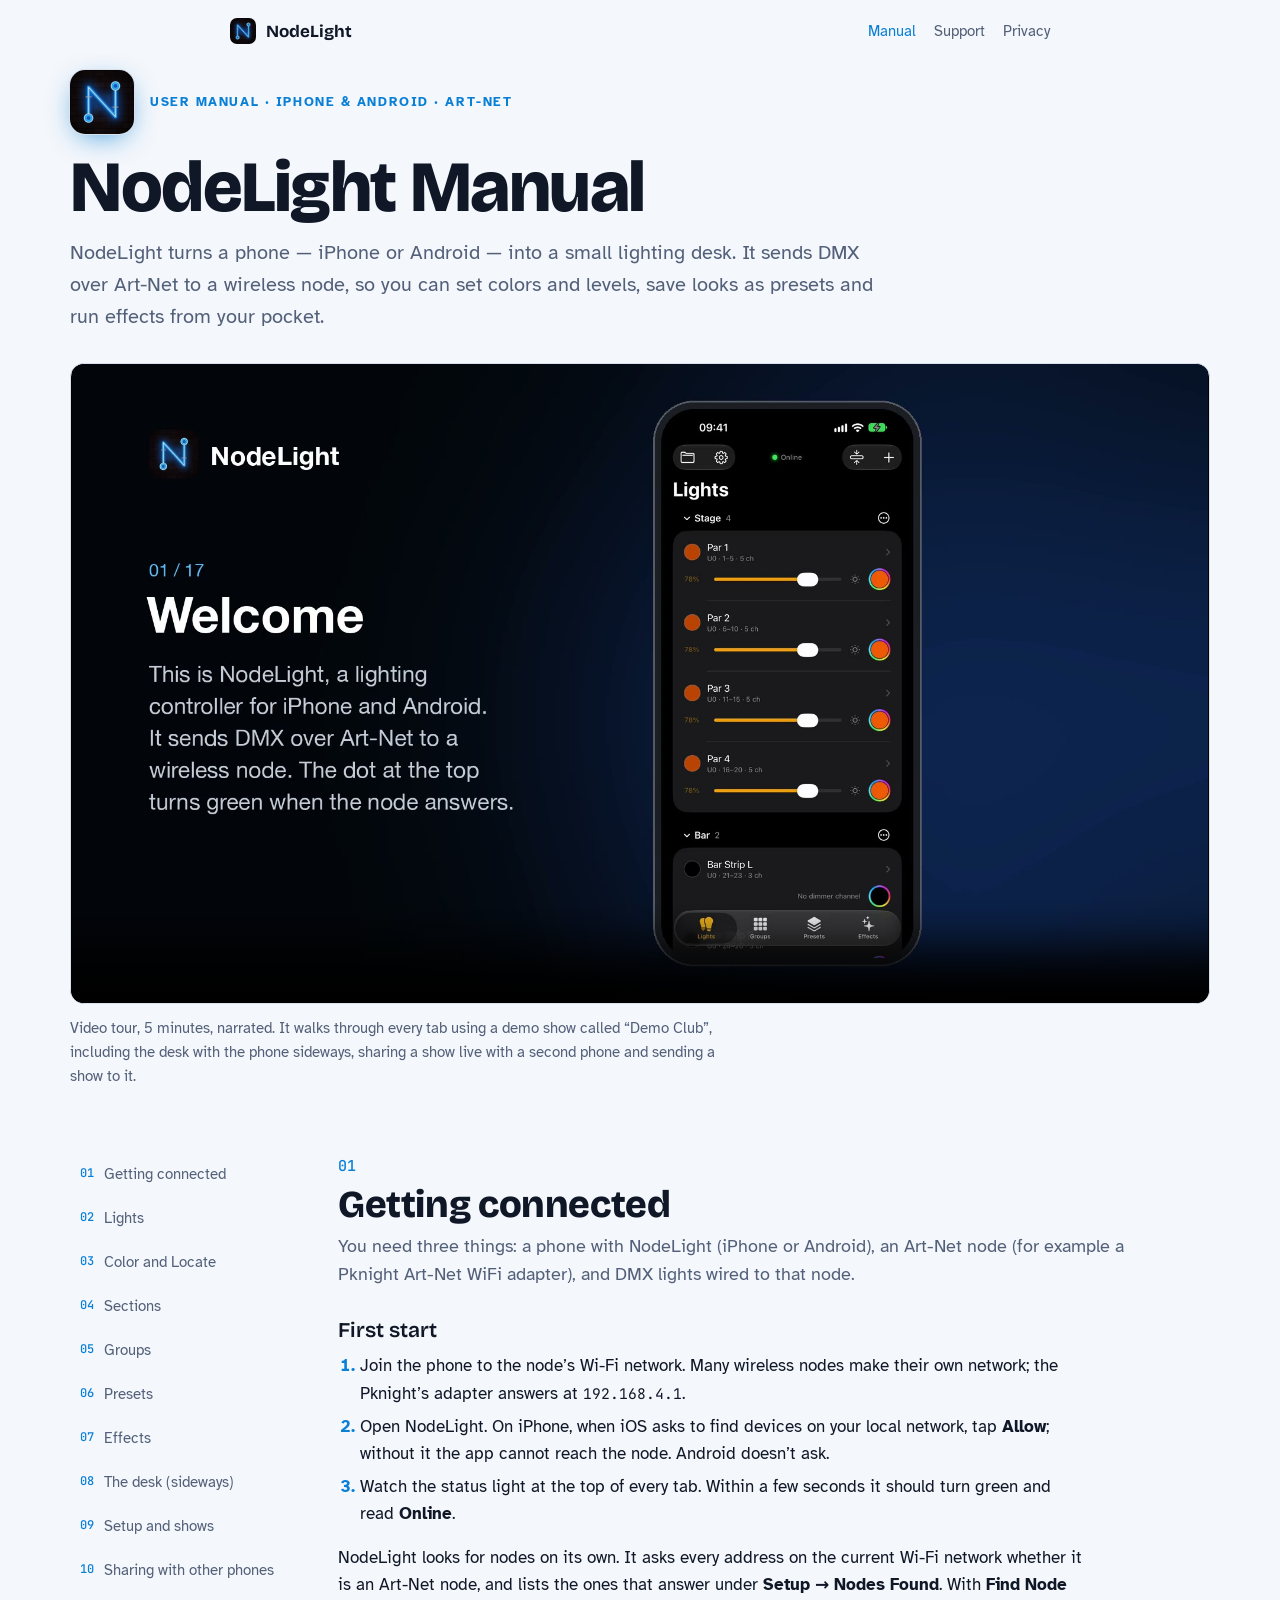
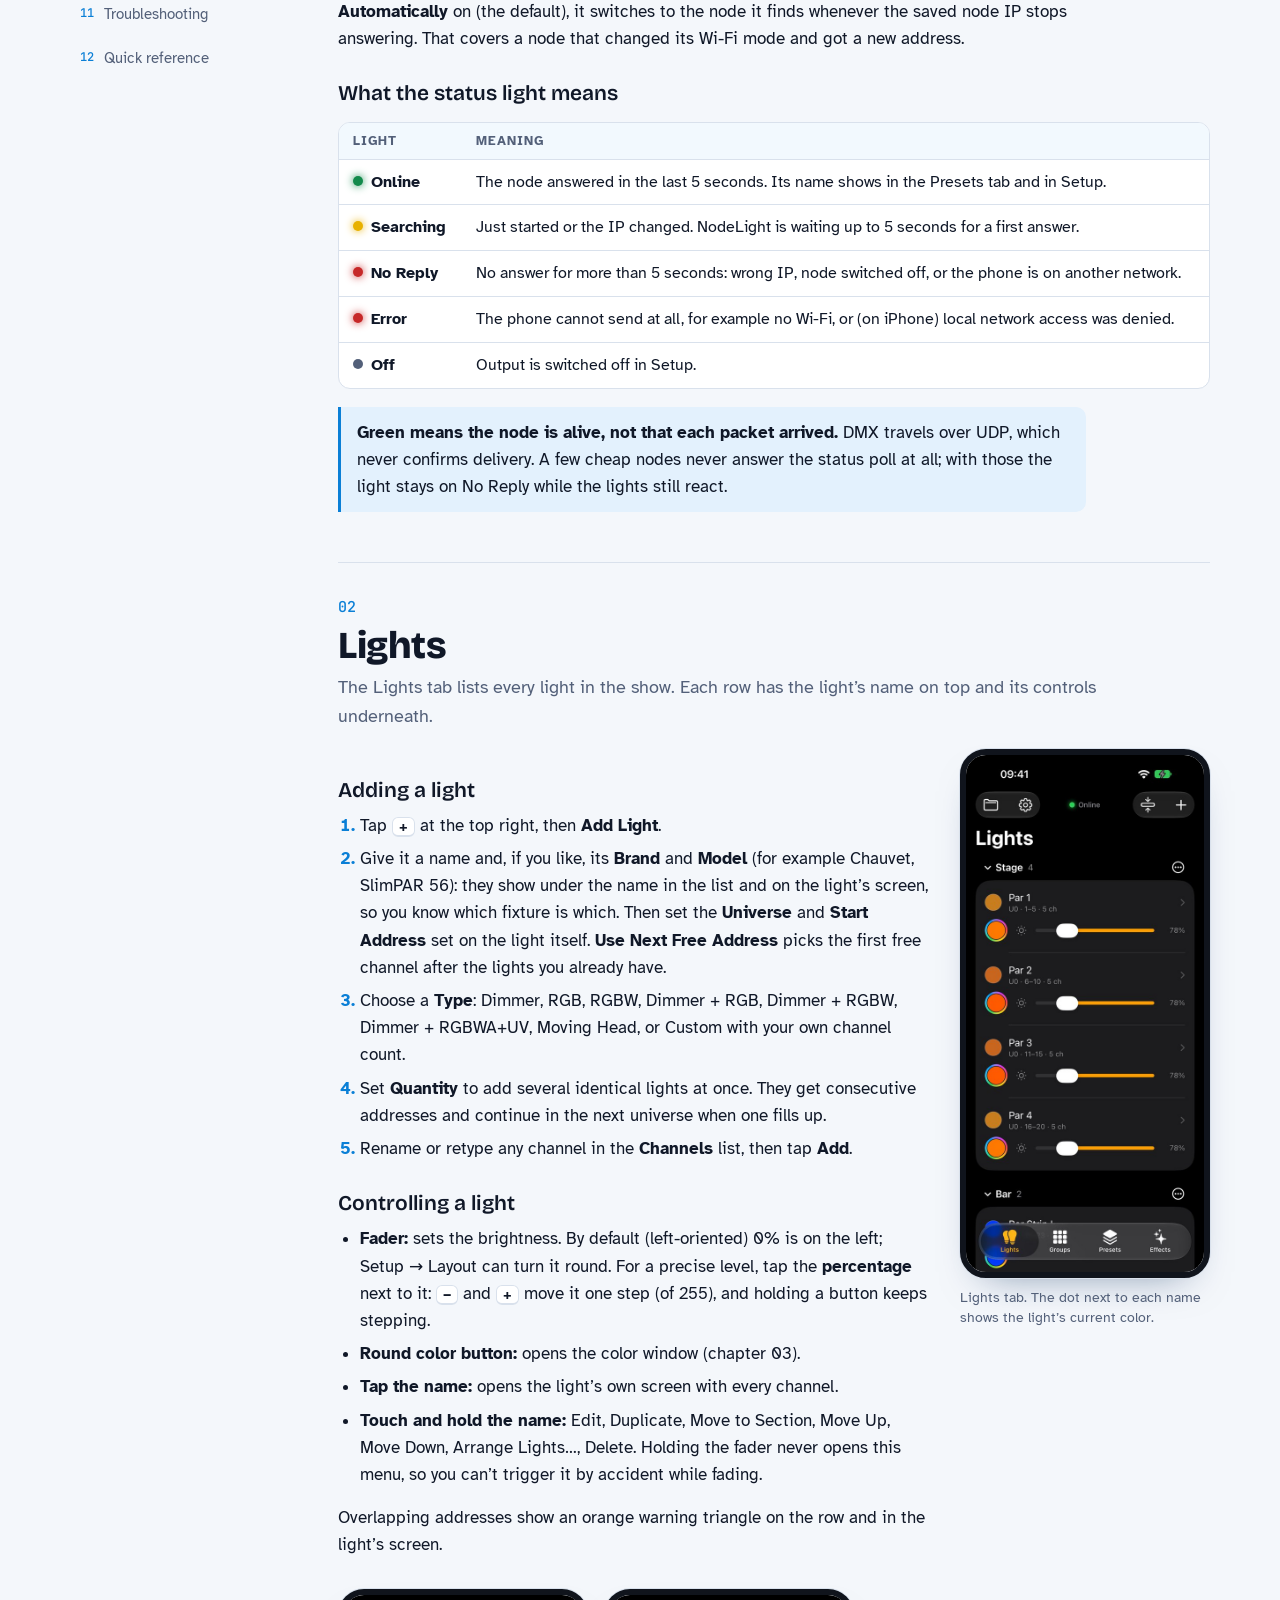
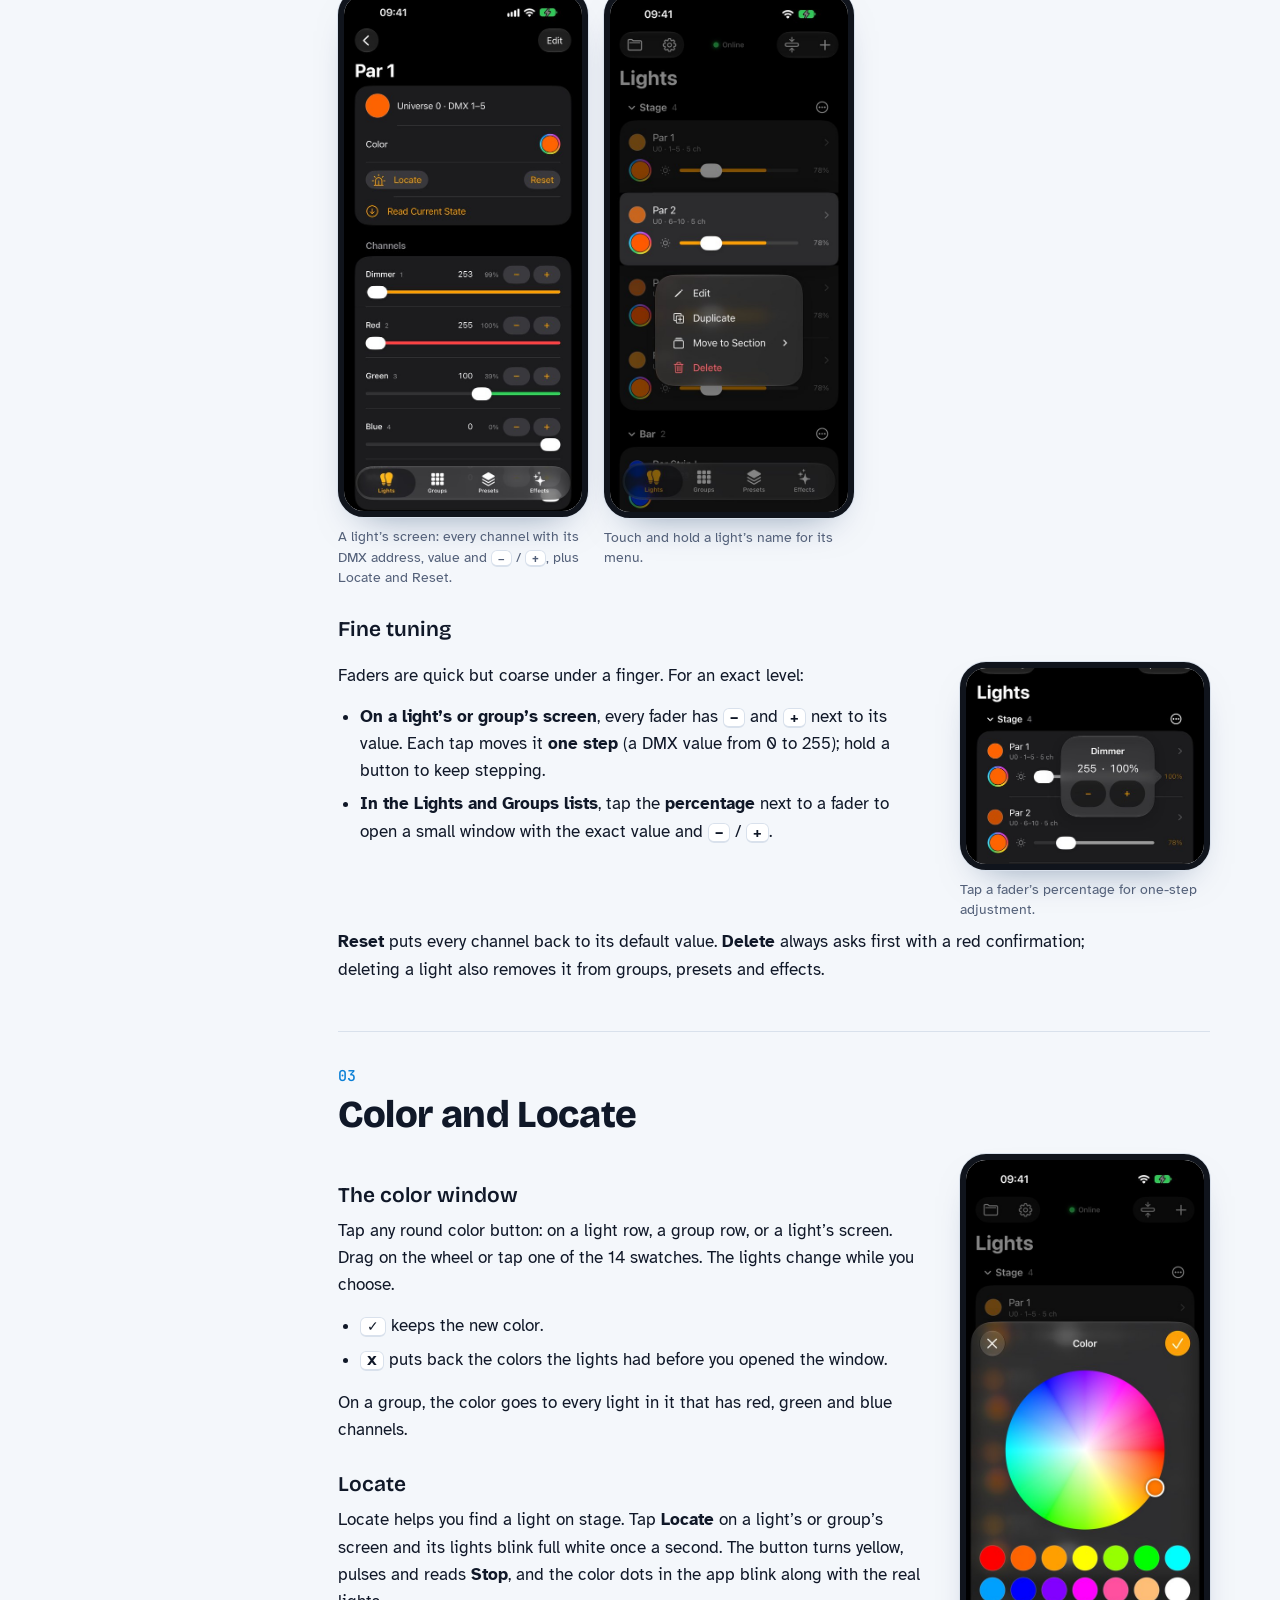
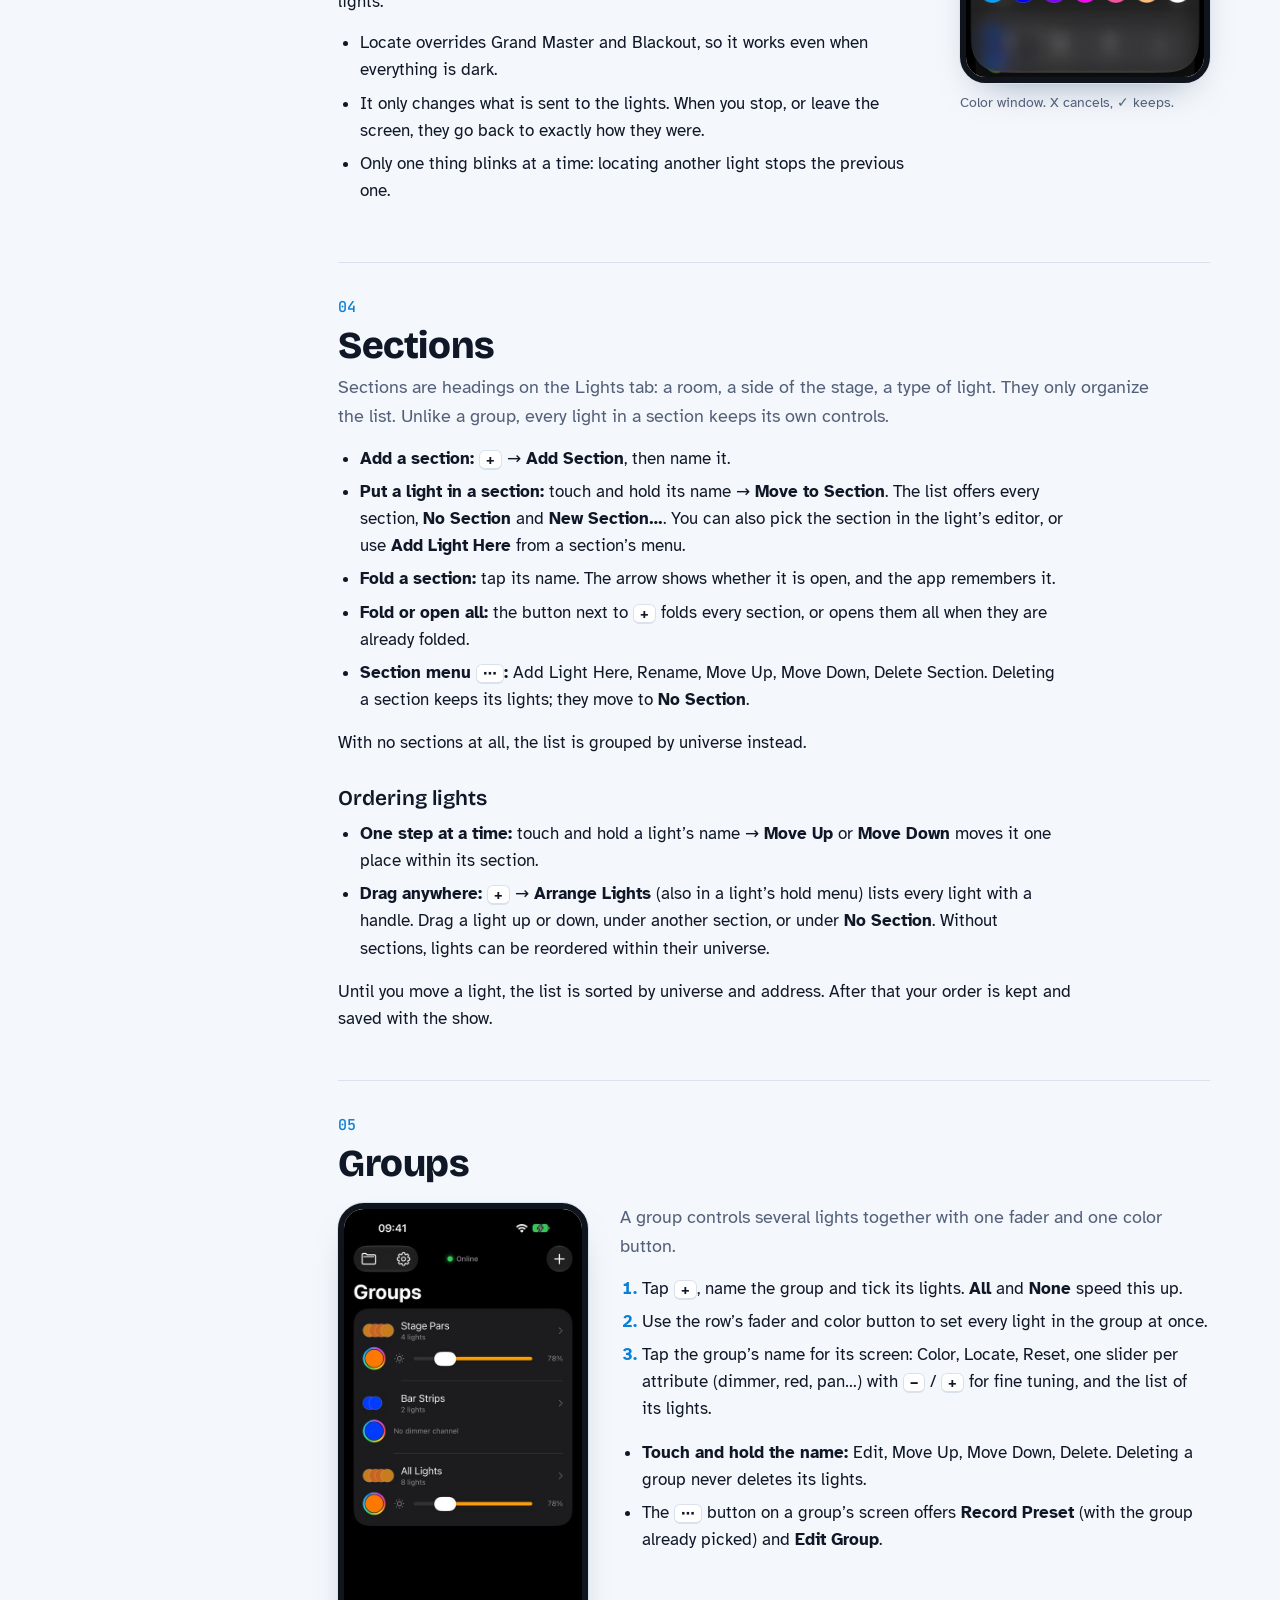
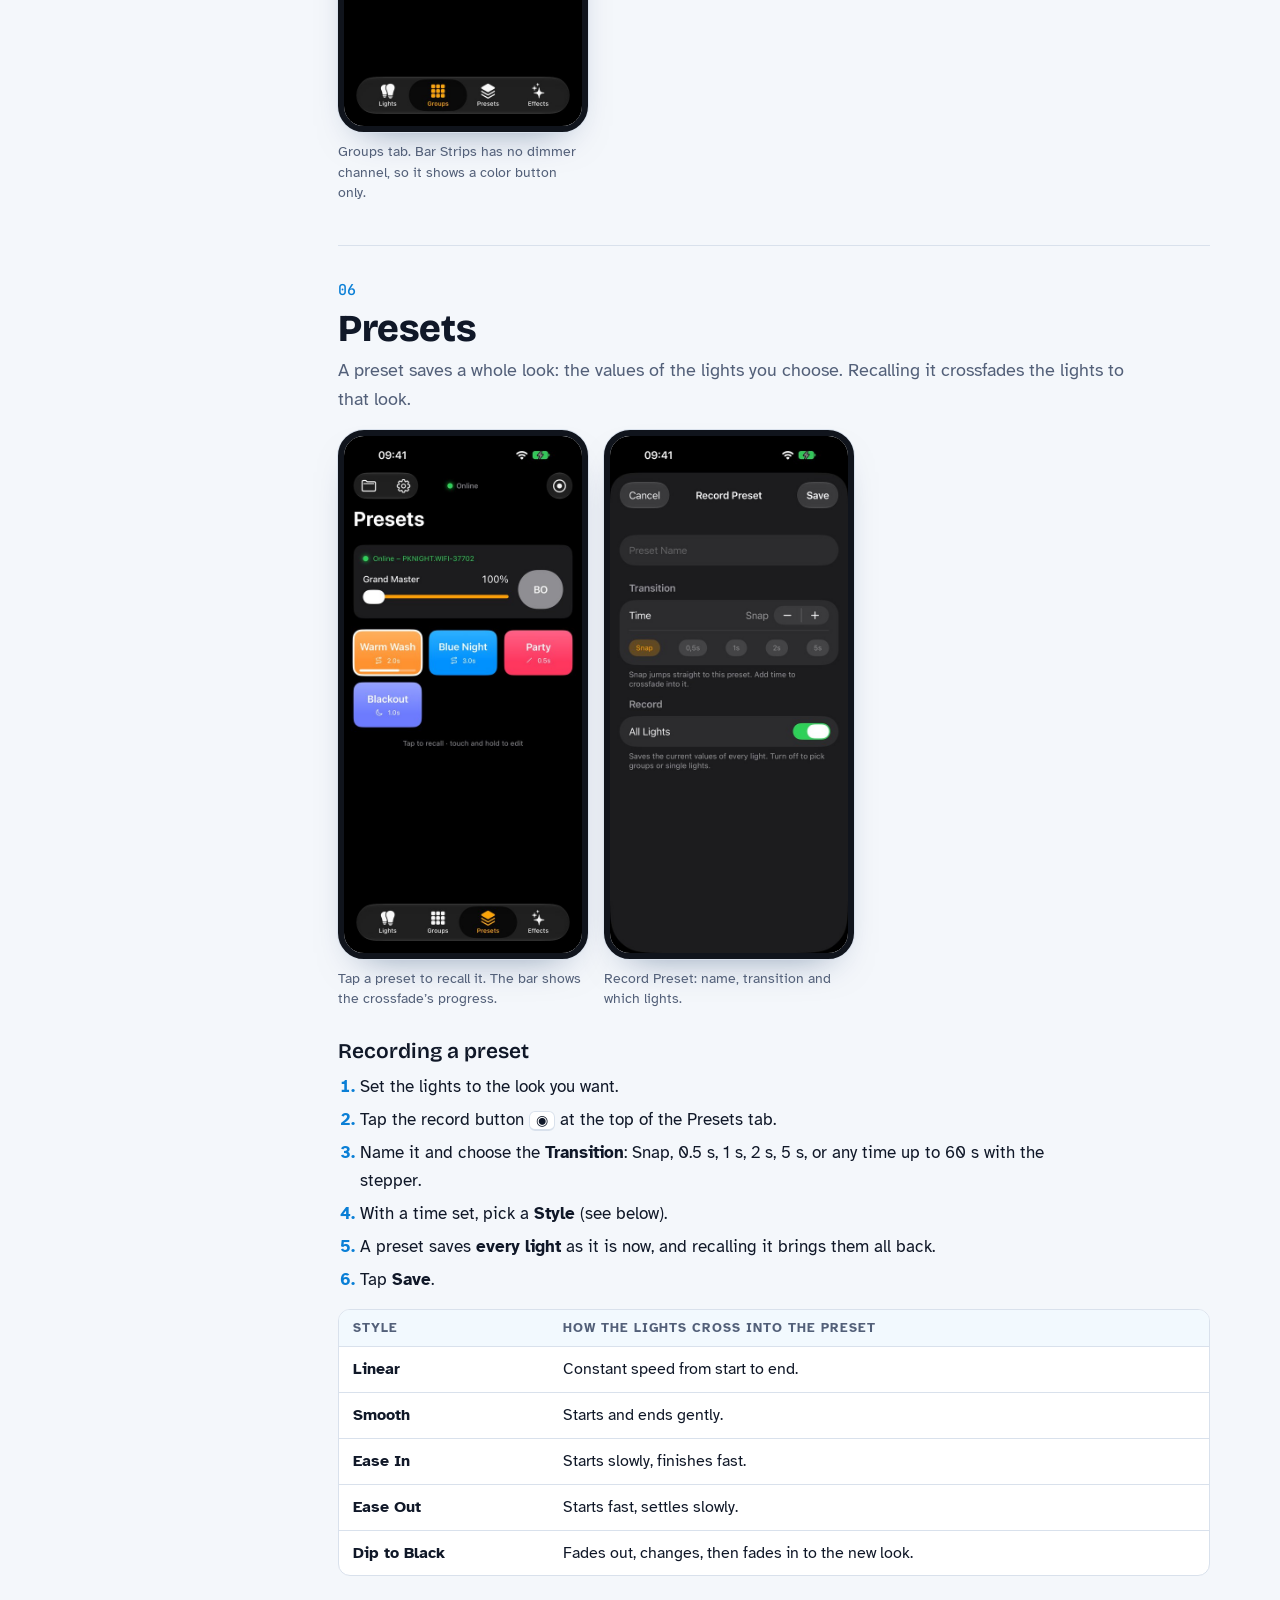
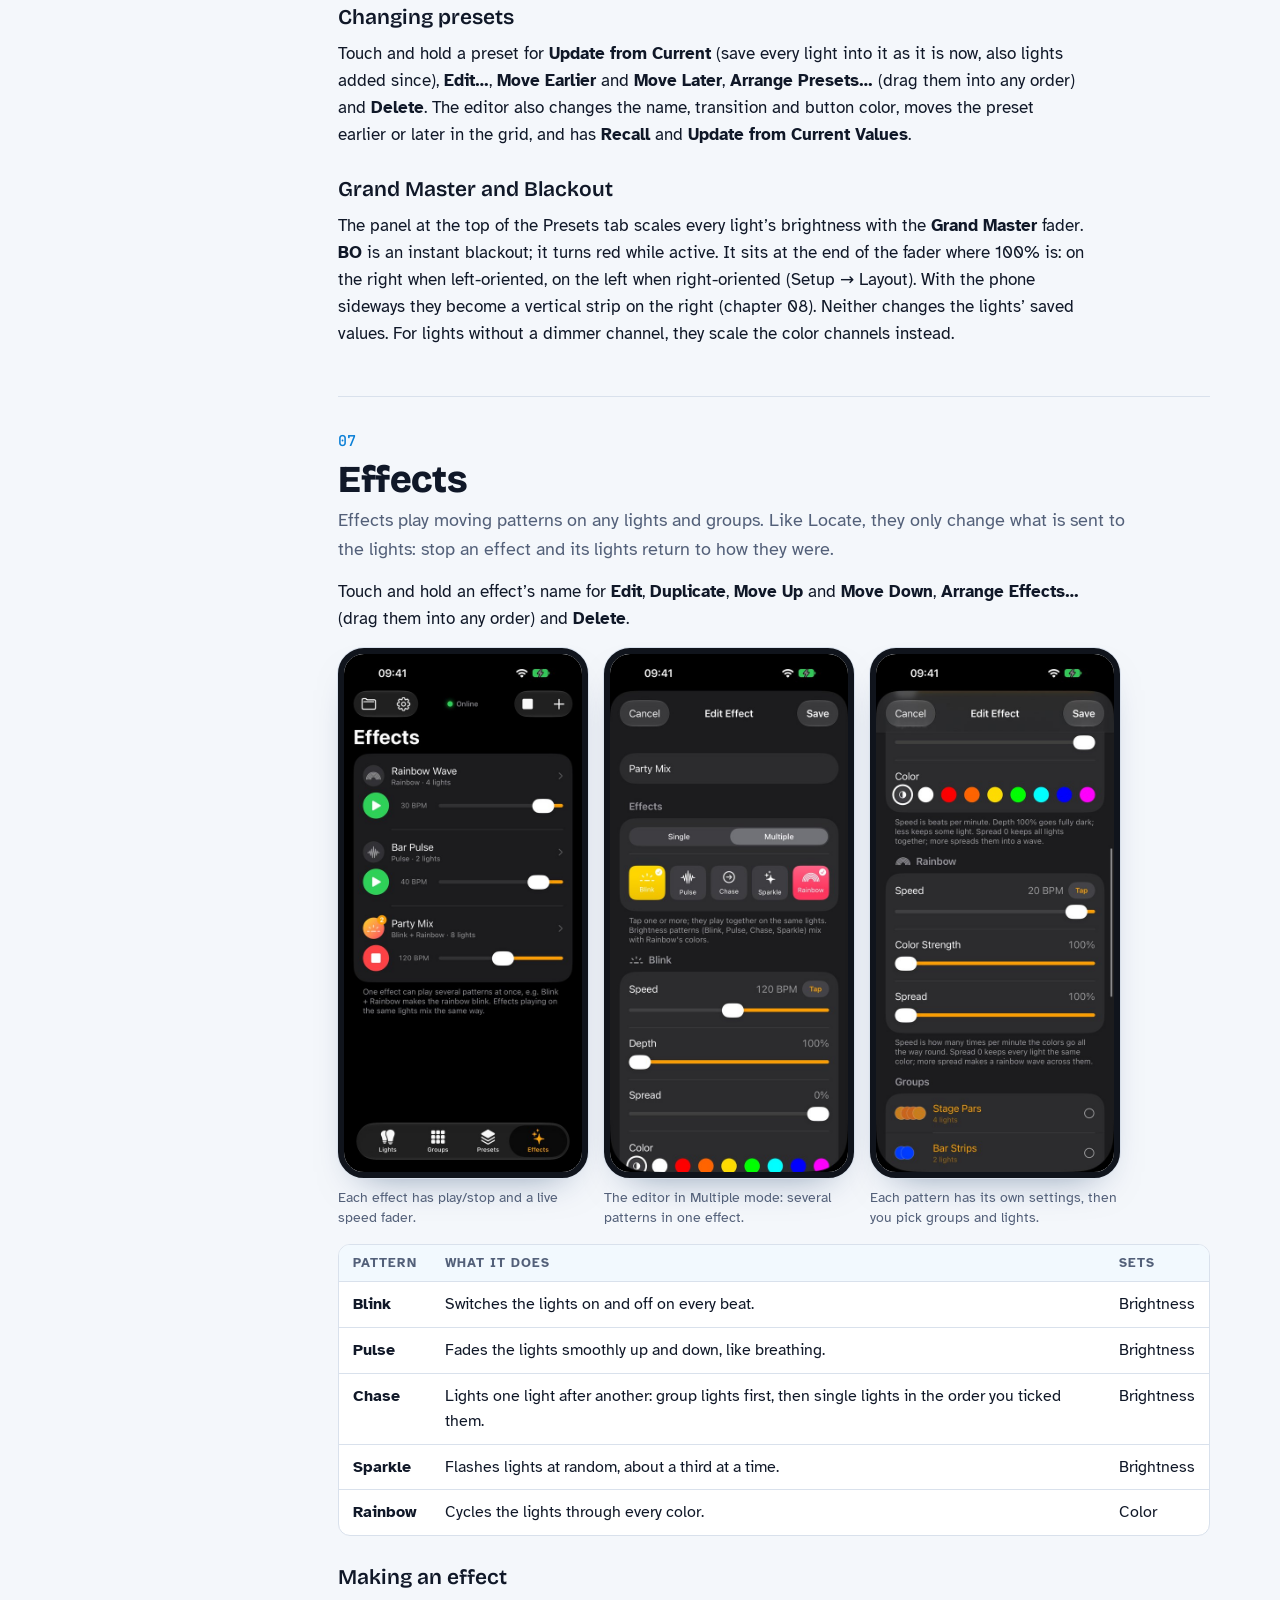
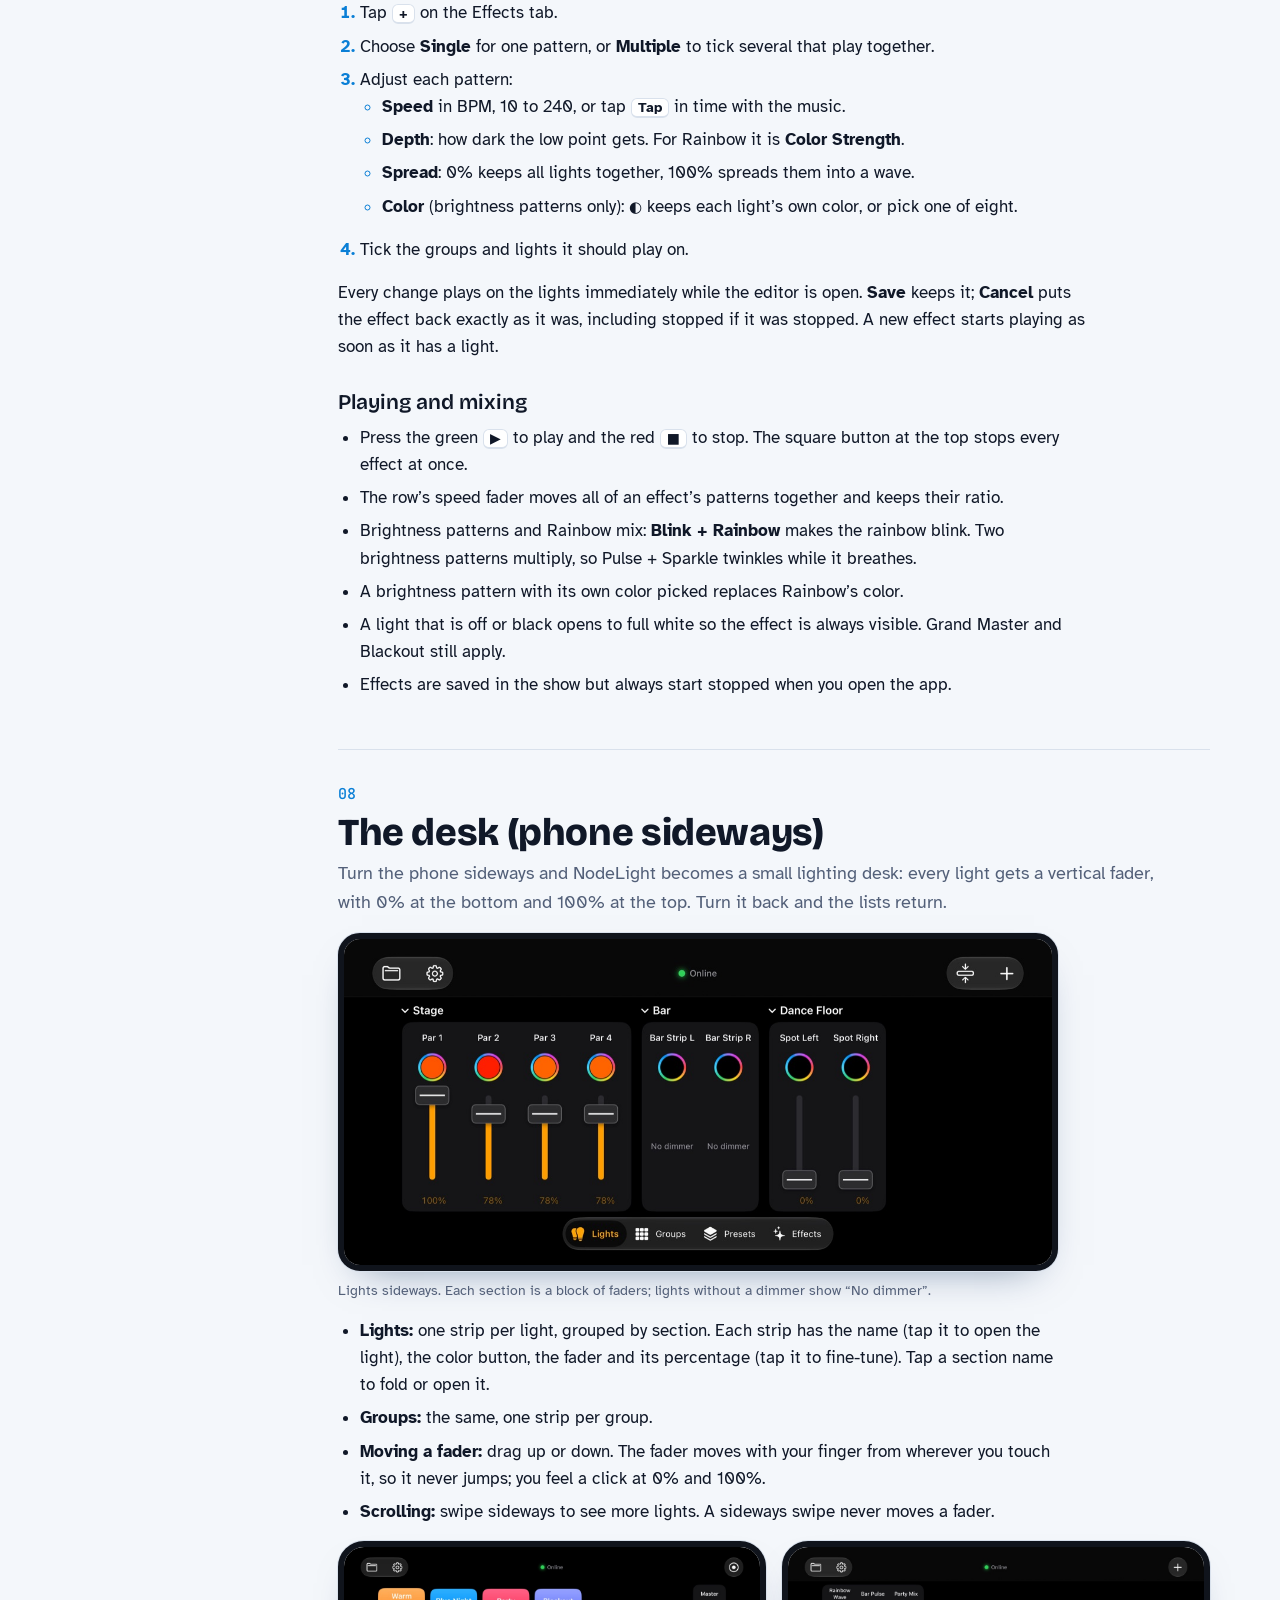
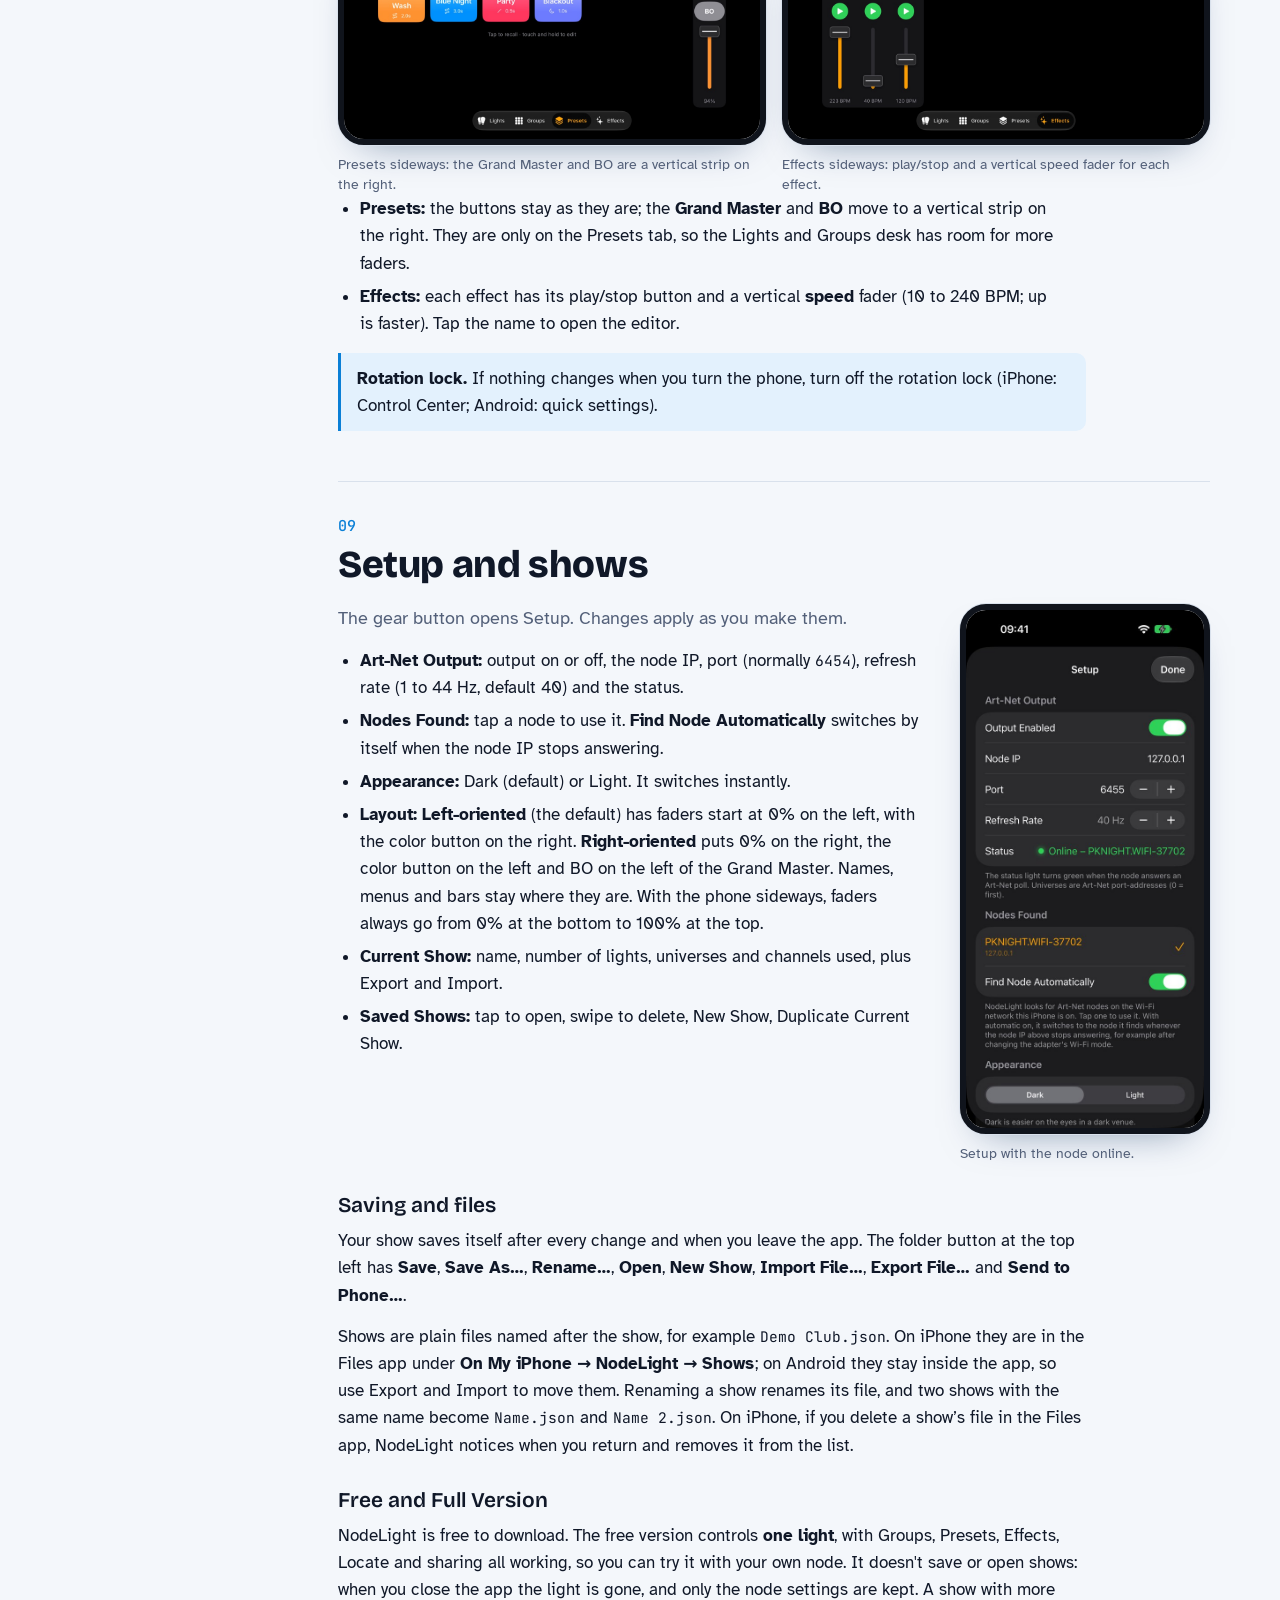
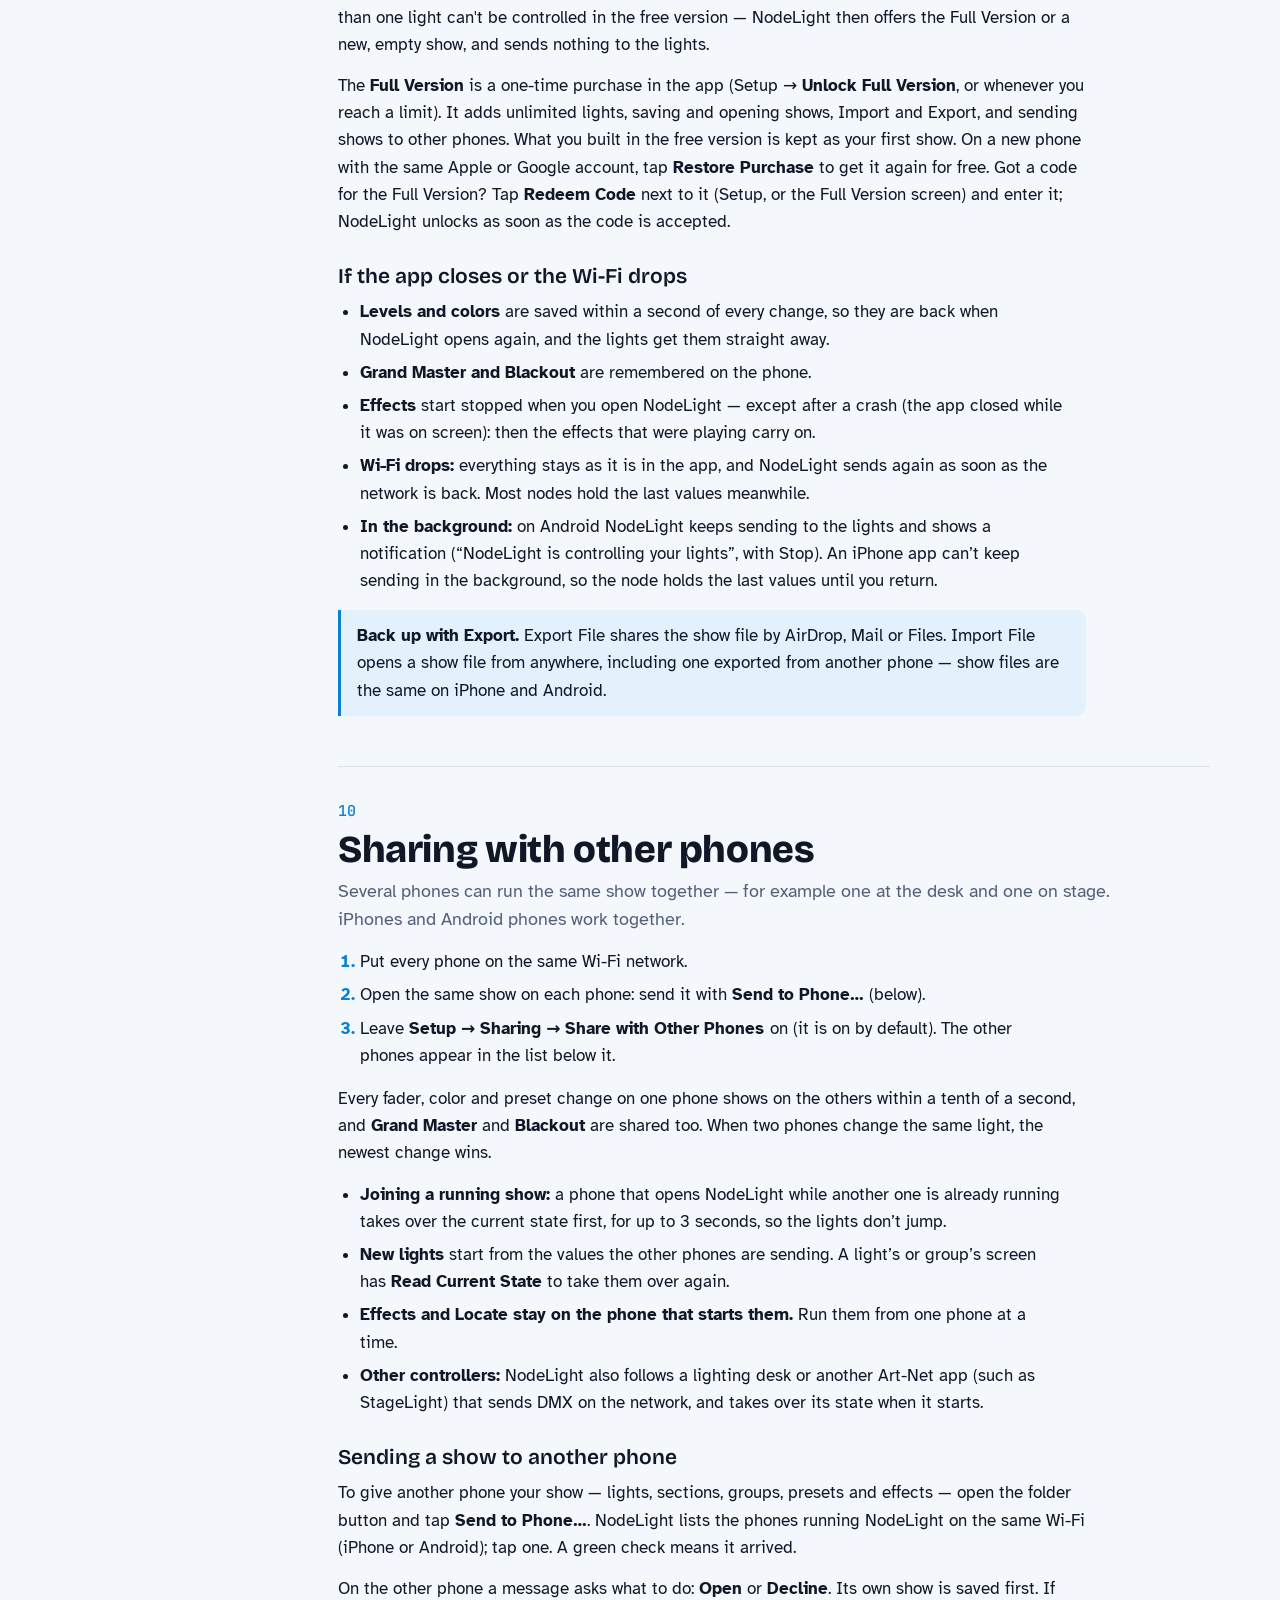
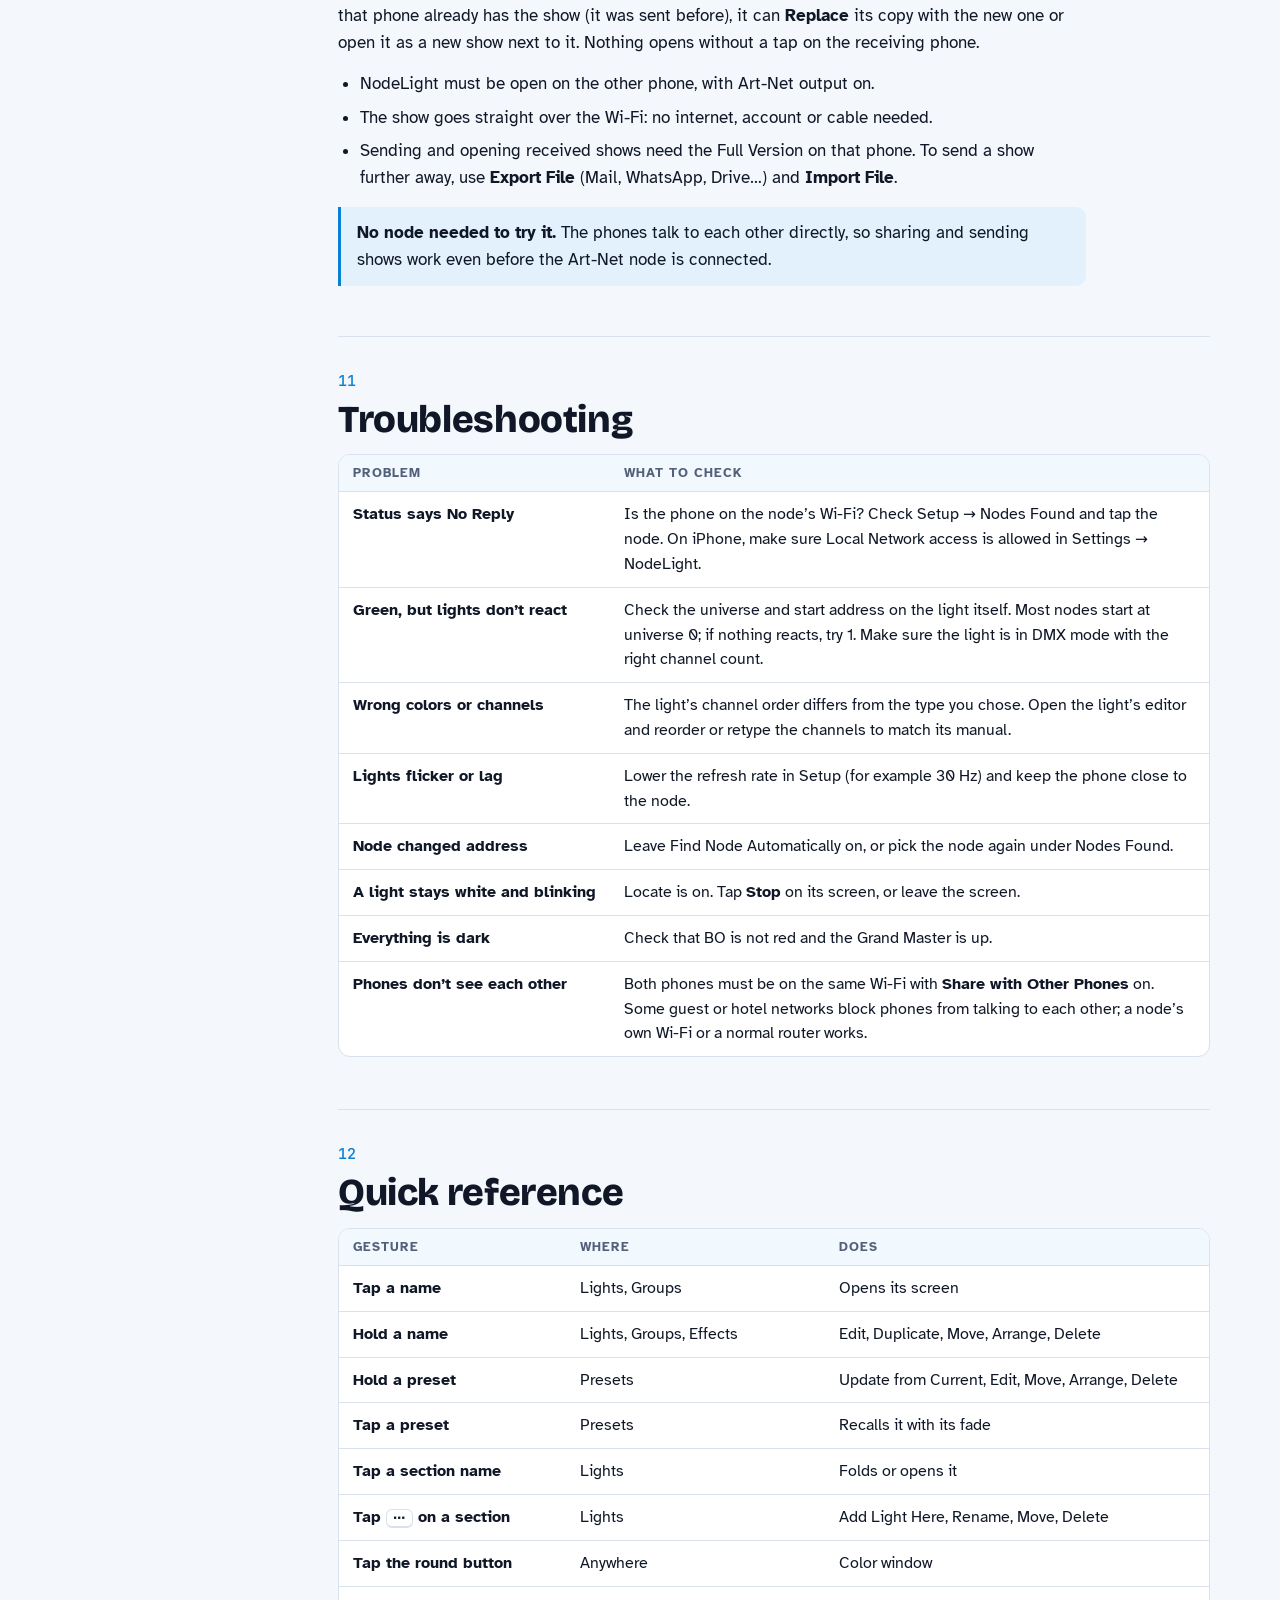
==== commit 82ffb0e9: "Top bar: lower, same width and place on every page, no smooth scrolling in the manual Co-Authored-By" ====
--- a/manual/index.html
+++ b/manual/index.html
@@ -61,7 +61,7 @@
 
 /* Body: rail + content */
 .layout { display: grid; grid-template-columns: 220px minmax(0, 1fr); gap: 48px; padding-block: 30px 80px; }
-nav.rail { position: sticky; top: calc(env(safe-area-inset-top, 0px) + 92px); align-self: start; font-size: 15px; }
+nav.rail { position: sticky; top: calc(env(safe-area-inset-top, 0px) + 70px); align-self: start; font-size: 15px; }
 nav.rail ol { list-style: none; margin: 0; padding: 0; display: grid; gap: 2px; counter-reset: ch; }
 nav.rail li { counter-increment: ch; }
 nav.rail a { display: flex; gap: 10px; padding: 6px 10px; border-radius: 8px; color: var(--muted); text-decoration: none; }
@@ -171,17 +171,16 @@
   footer { padding-block: 4mm 0; font-size: 8.5pt; }
 }
 @media (prefers-reduced-motion: reduce) { * { scroll-behavior: auto !important; } }
-html { scroll-behavior: smooth; }
 /* Site navigation (same as the other pages of nodelight.github.io) */
-nav.top { display: flex; align-items: center; gap: 18px; padding-block: 20px; flex-wrap: wrap; position: sticky; top: 0; z-index: 20; background: var(--bg); }
-nav.top .home { display: flex; align-items: center; gap: 10px; font: 700 18px var(--display); color: var(--ink); text-decoration: none; margin-right: auto; }
-nav.top .home img { width: 32px; height: 32px; border-radius: 8px; }
+nav.top { display: flex; align-items: center; gap: 18px; padding-block: 10px; flex-wrap: wrap; position: sticky; top: 0; z-index: 20; background: var(--bg); }
+nav.top .home { display: flex; align-items: center; gap: 10px; font: 700 17px var(--display); color: var(--ink); text-decoration: none; margin-right: auto; }
+nav.top .home img { width: 26px; height: 26px; border-radius: 7px; }
 nav.top a:not(.home) { color: var(--muted); text-decoration: none; font-size: 15px; }
 nav.top a:not(.home):hover, nav.top a[aria-current] { color: var(--neon); }
 header.mast { padding-top: 16px; }
-/* The bar runs the full width of the window; its links stay in line with the page. */
-nav.top.wrap { max-width: none; padding-inline: max(20px, calc((100% - 1140px) / 2)); }
-html { scroll-padding-top: 84px; }
+/* Same width and place as on the other pages (860px), so the bar doesn't move when you switch pages. */
+nav.top.wrap { max-width: none; padding-inline: max(20px, calc((100% - 820px) / 2)); }
+html { scroll-padding-top: 64px; }
 @media print { nav.top { display: none; } }
 </style>
 </head>
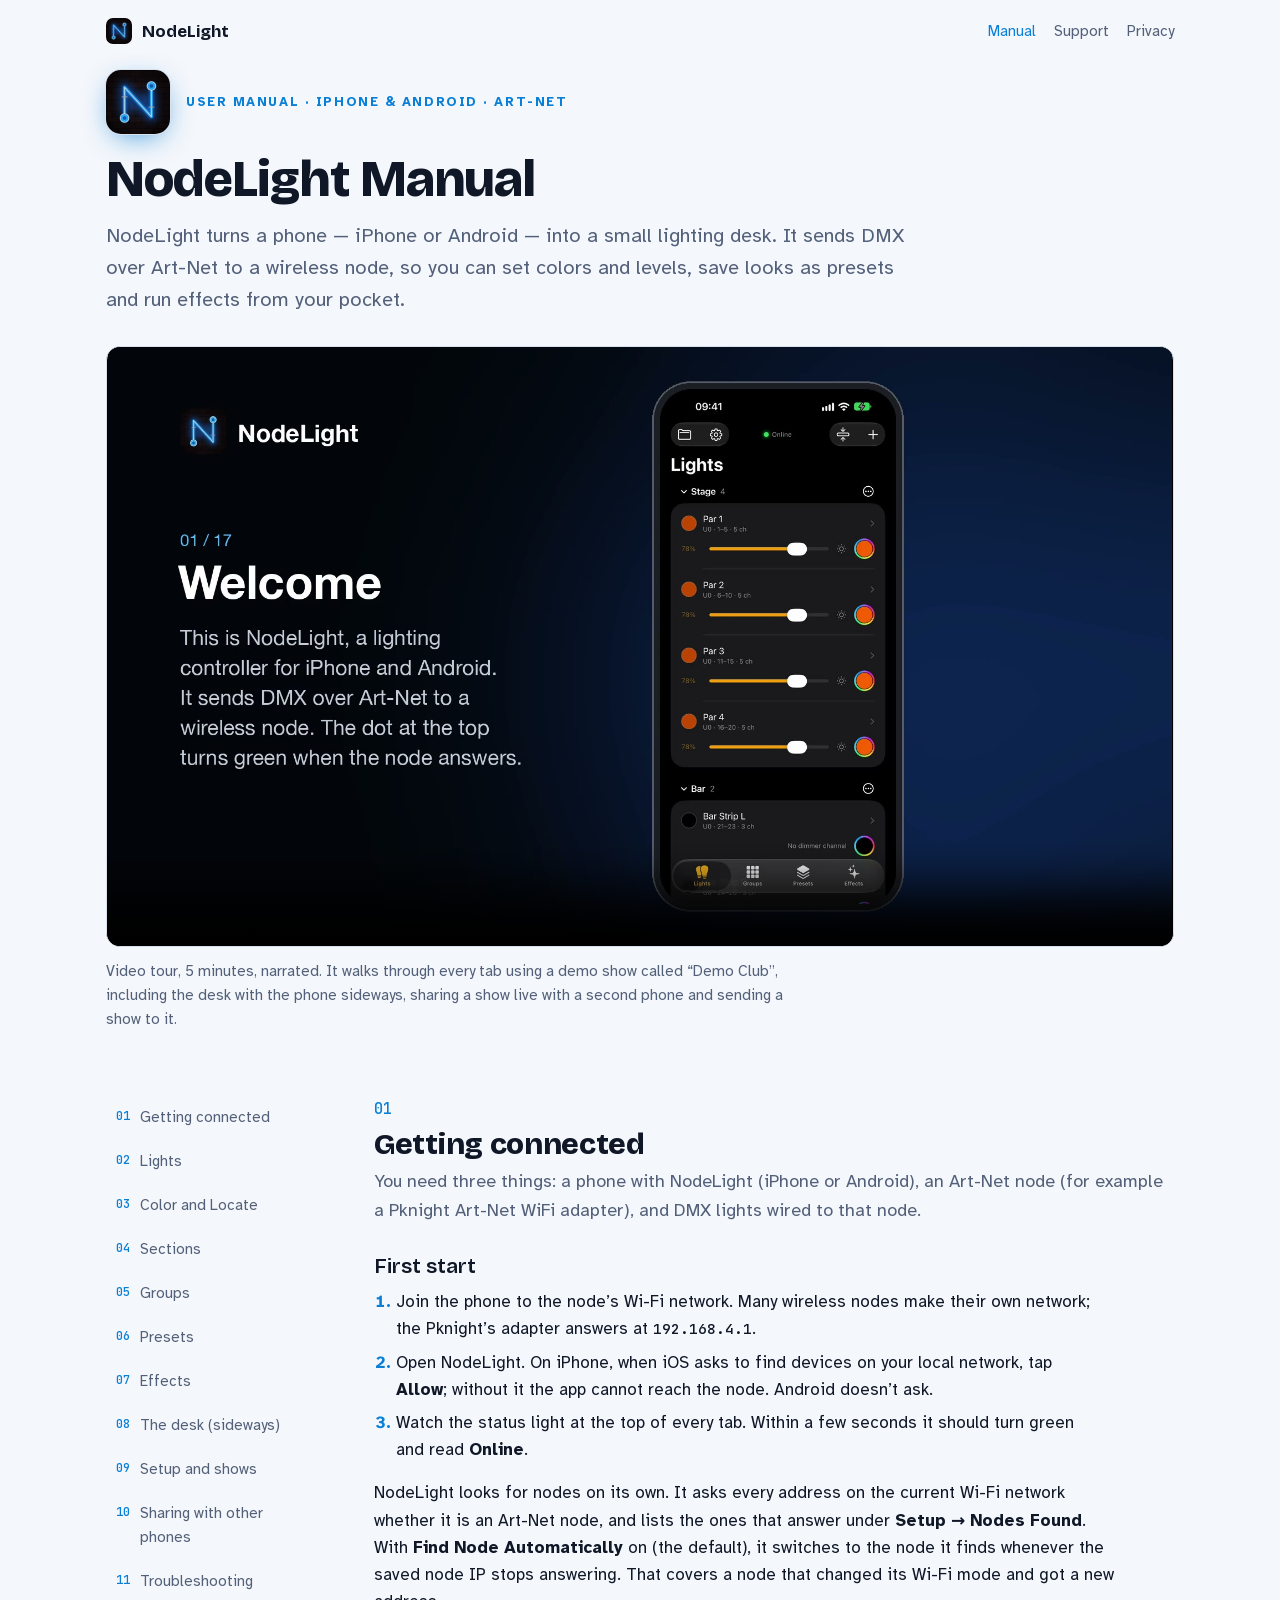
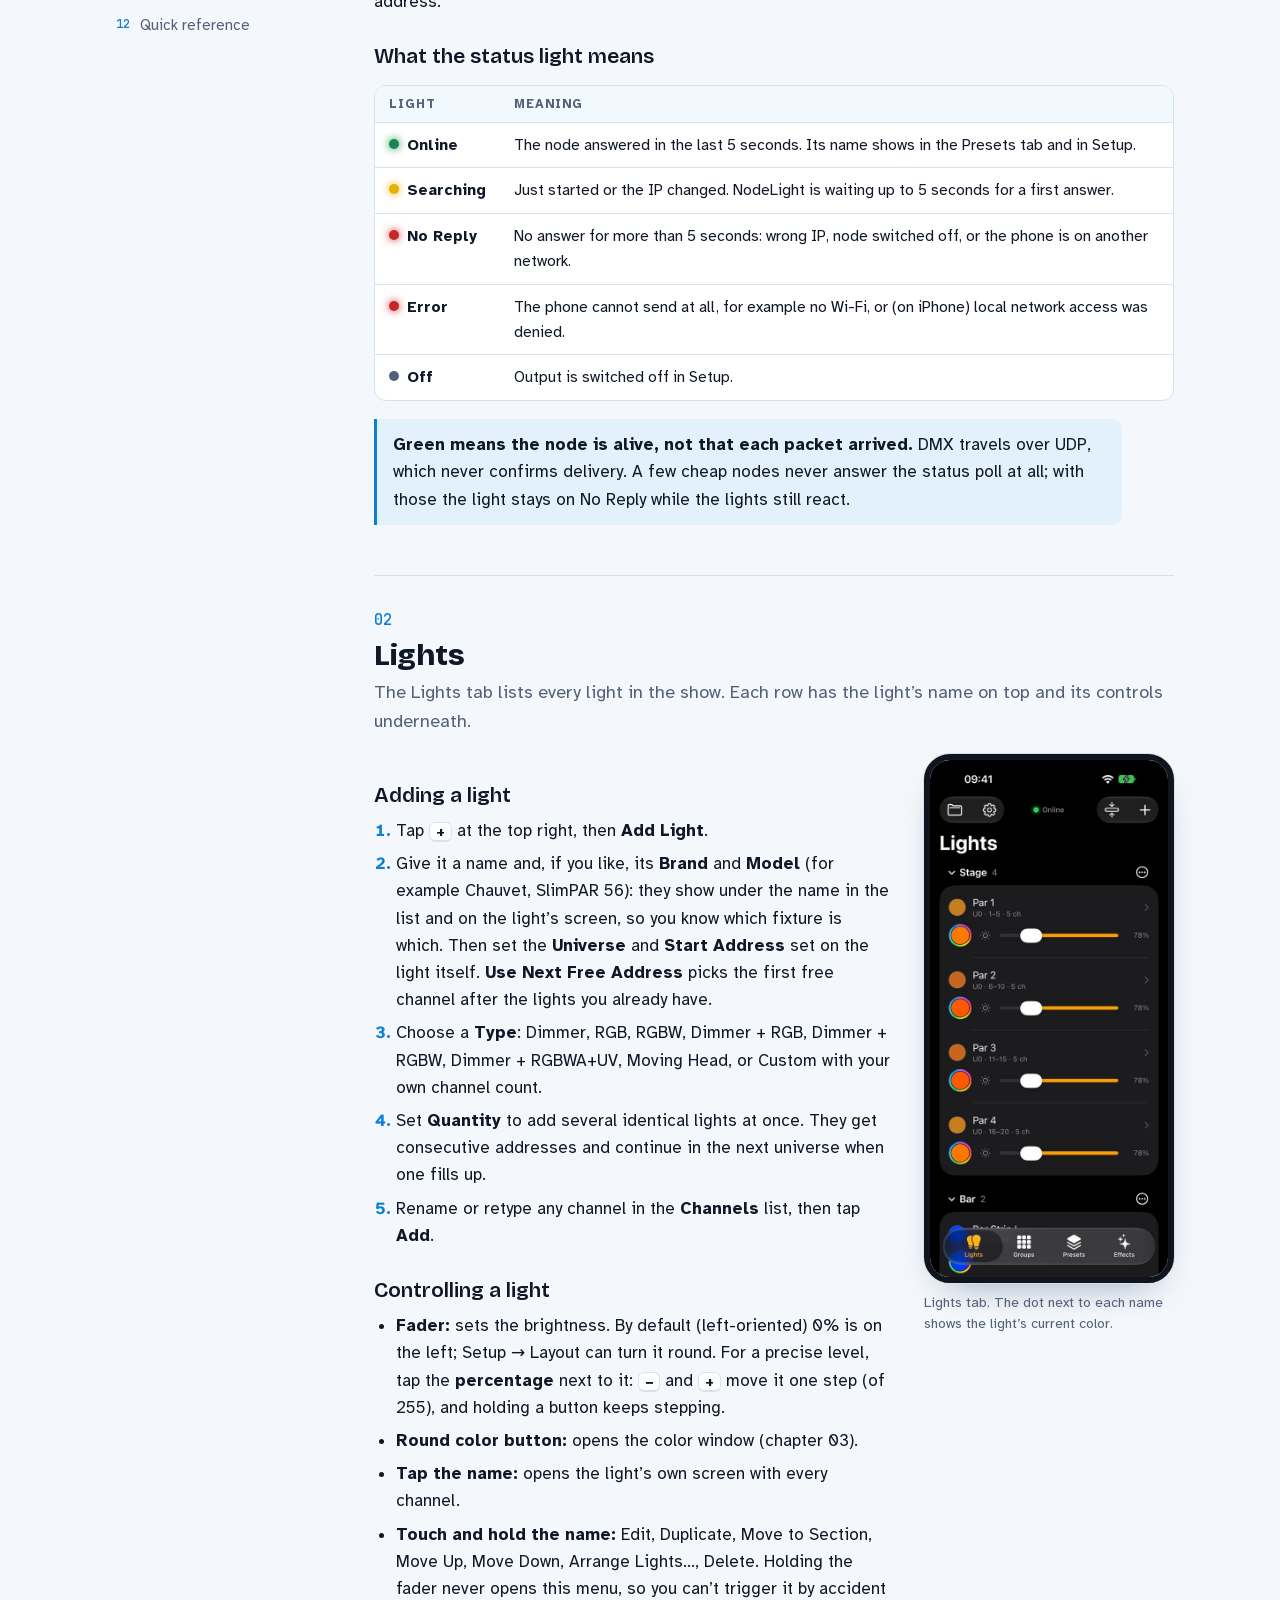
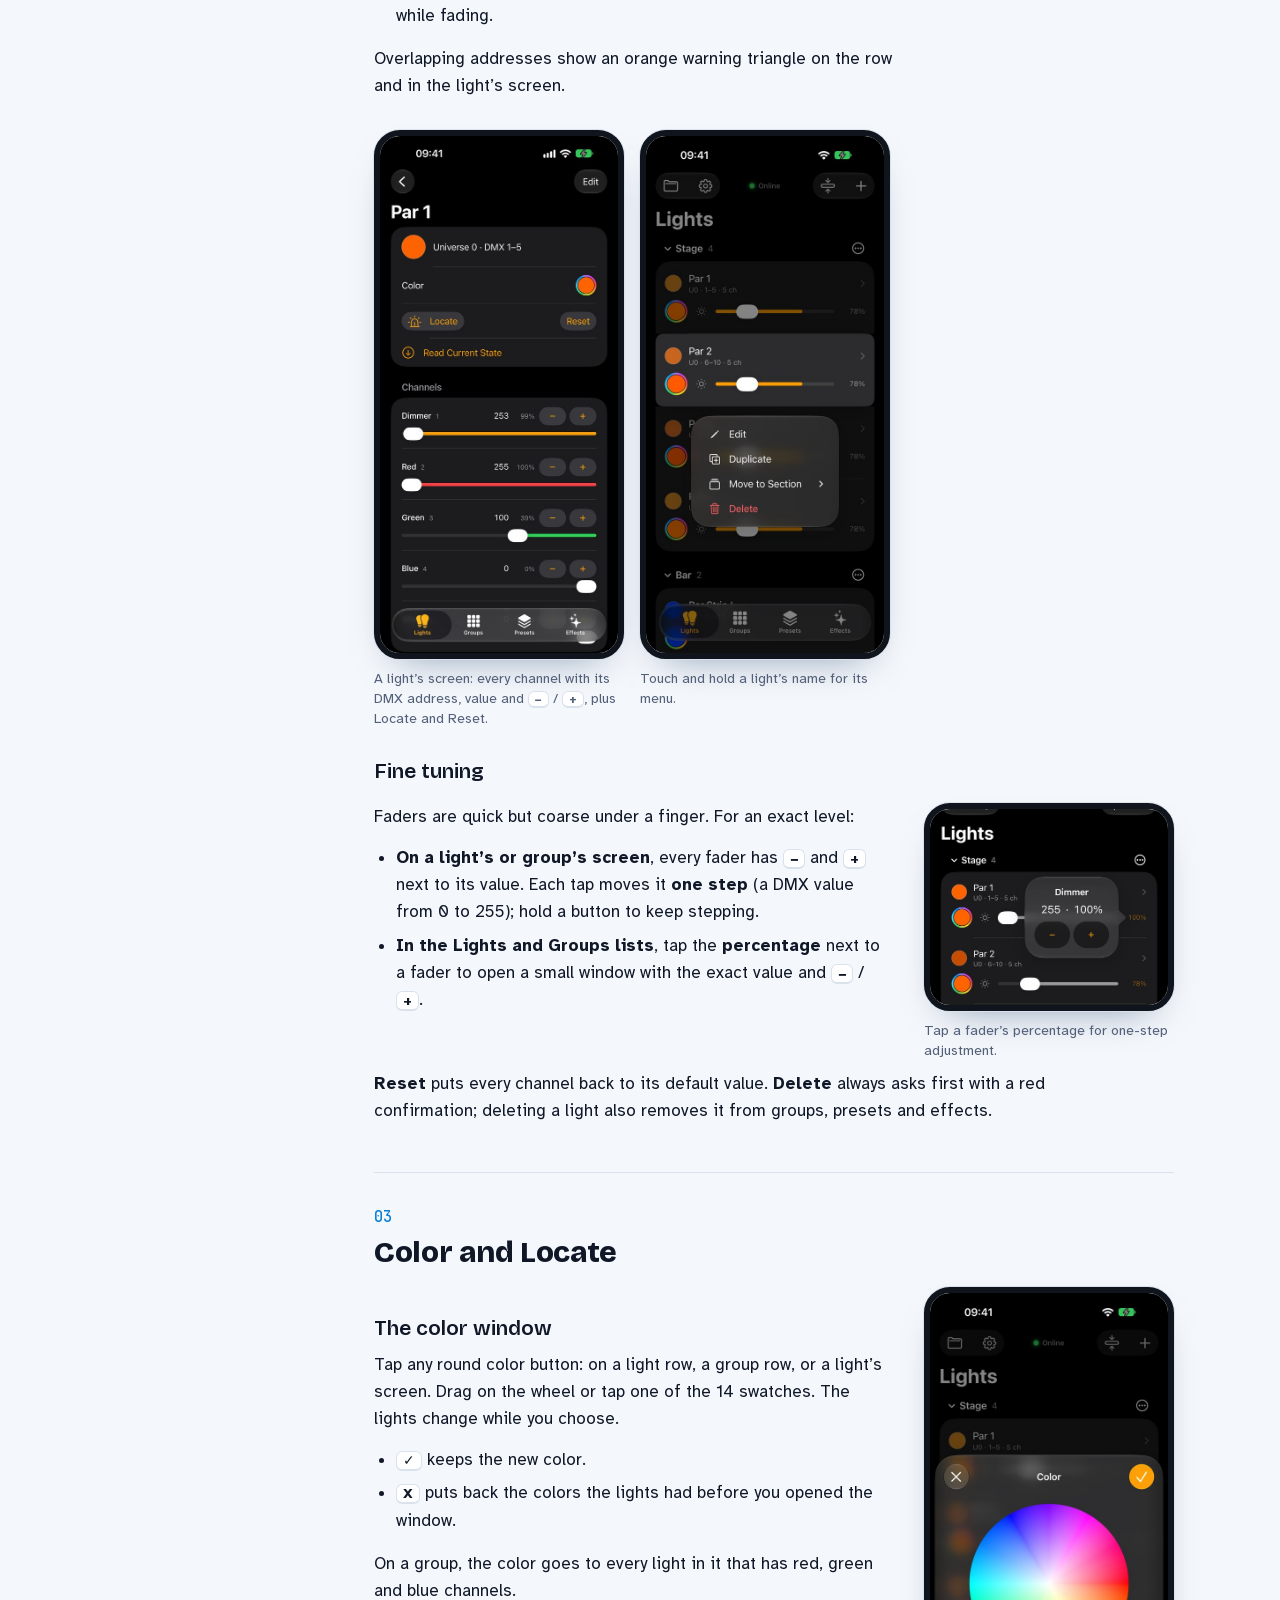
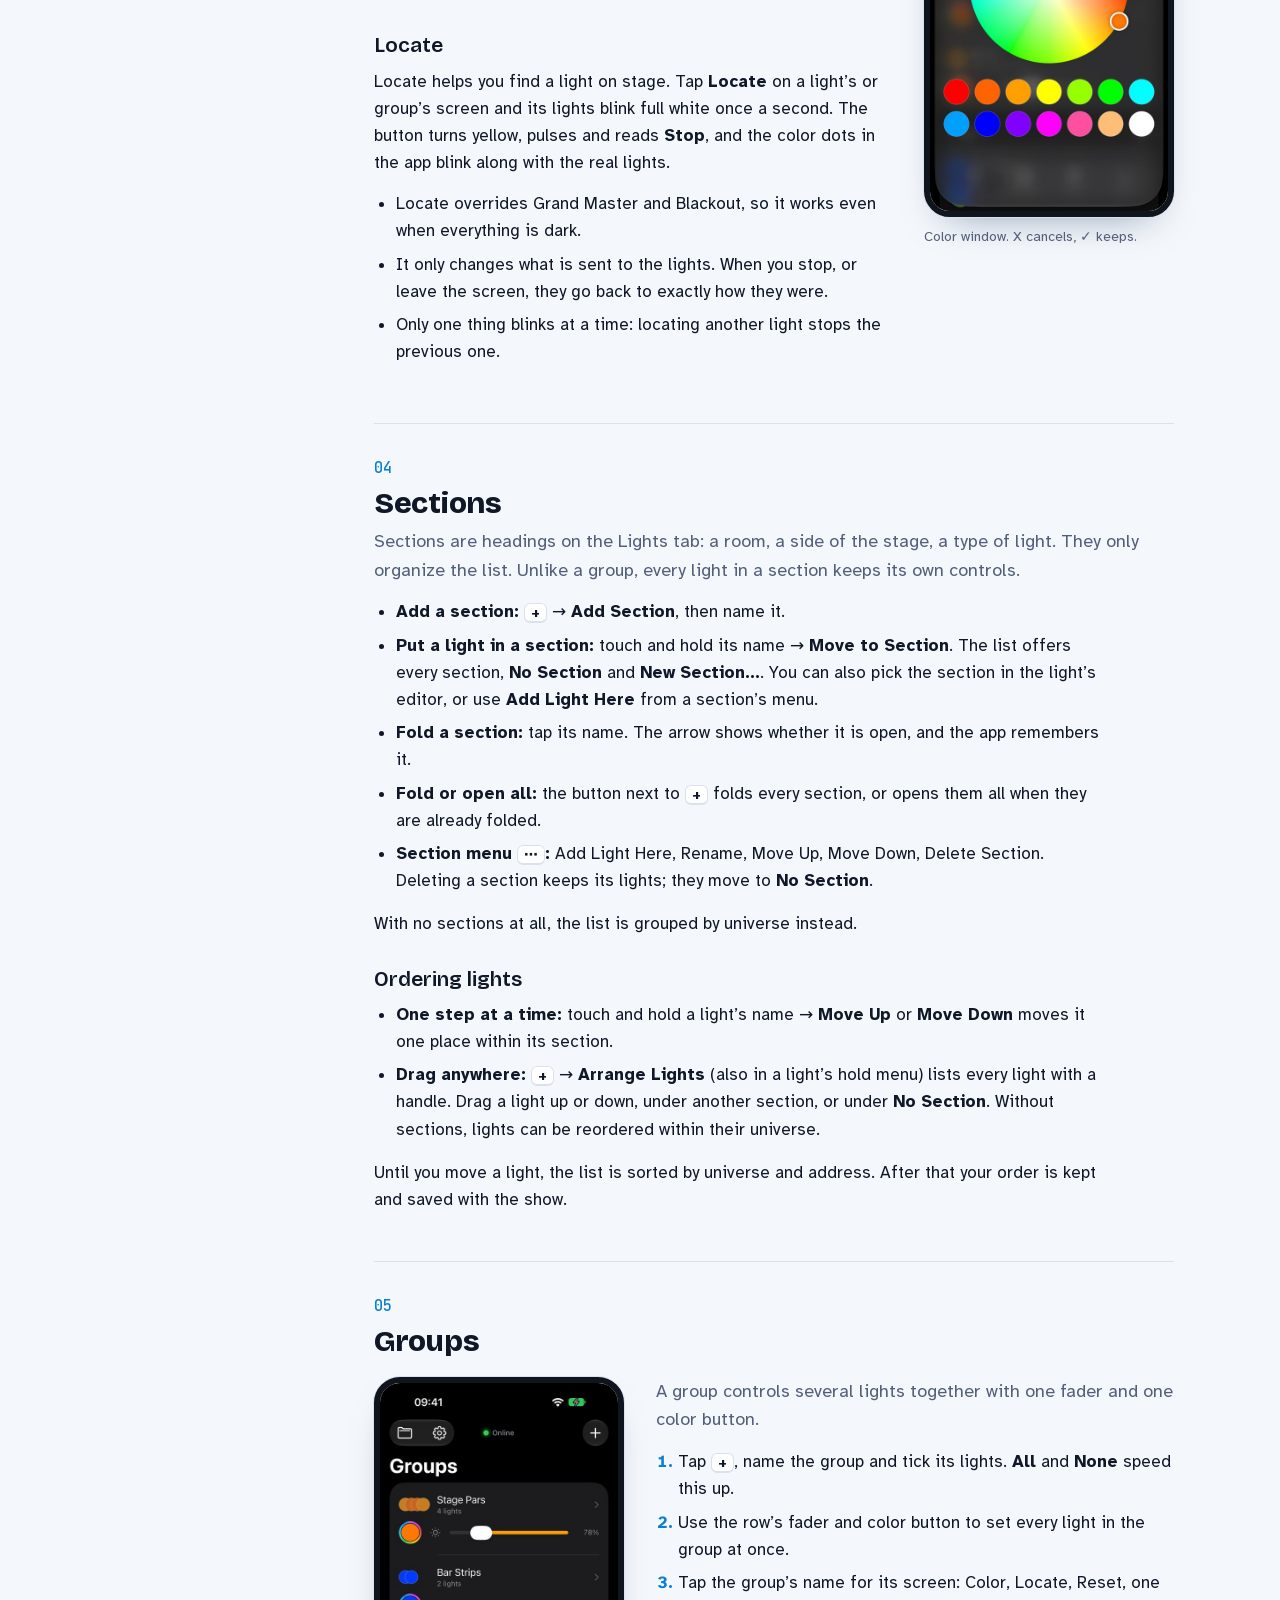
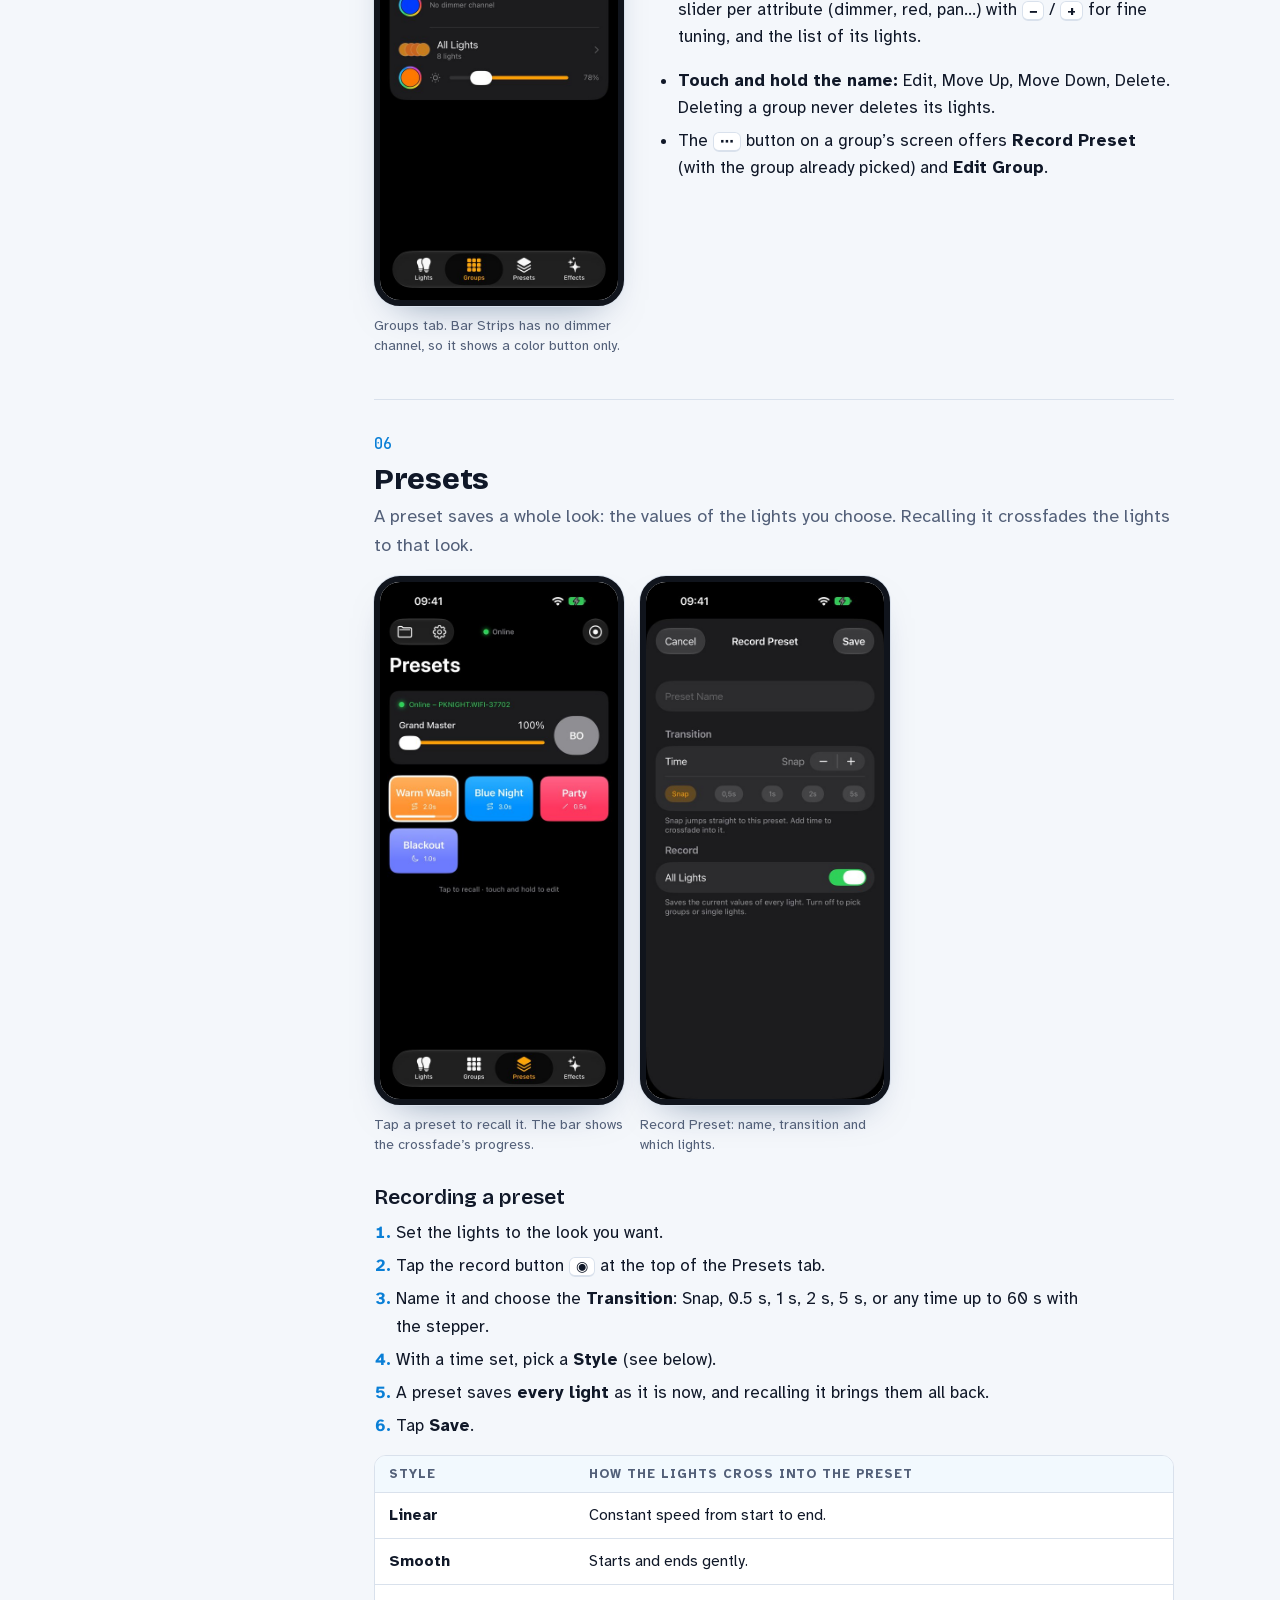
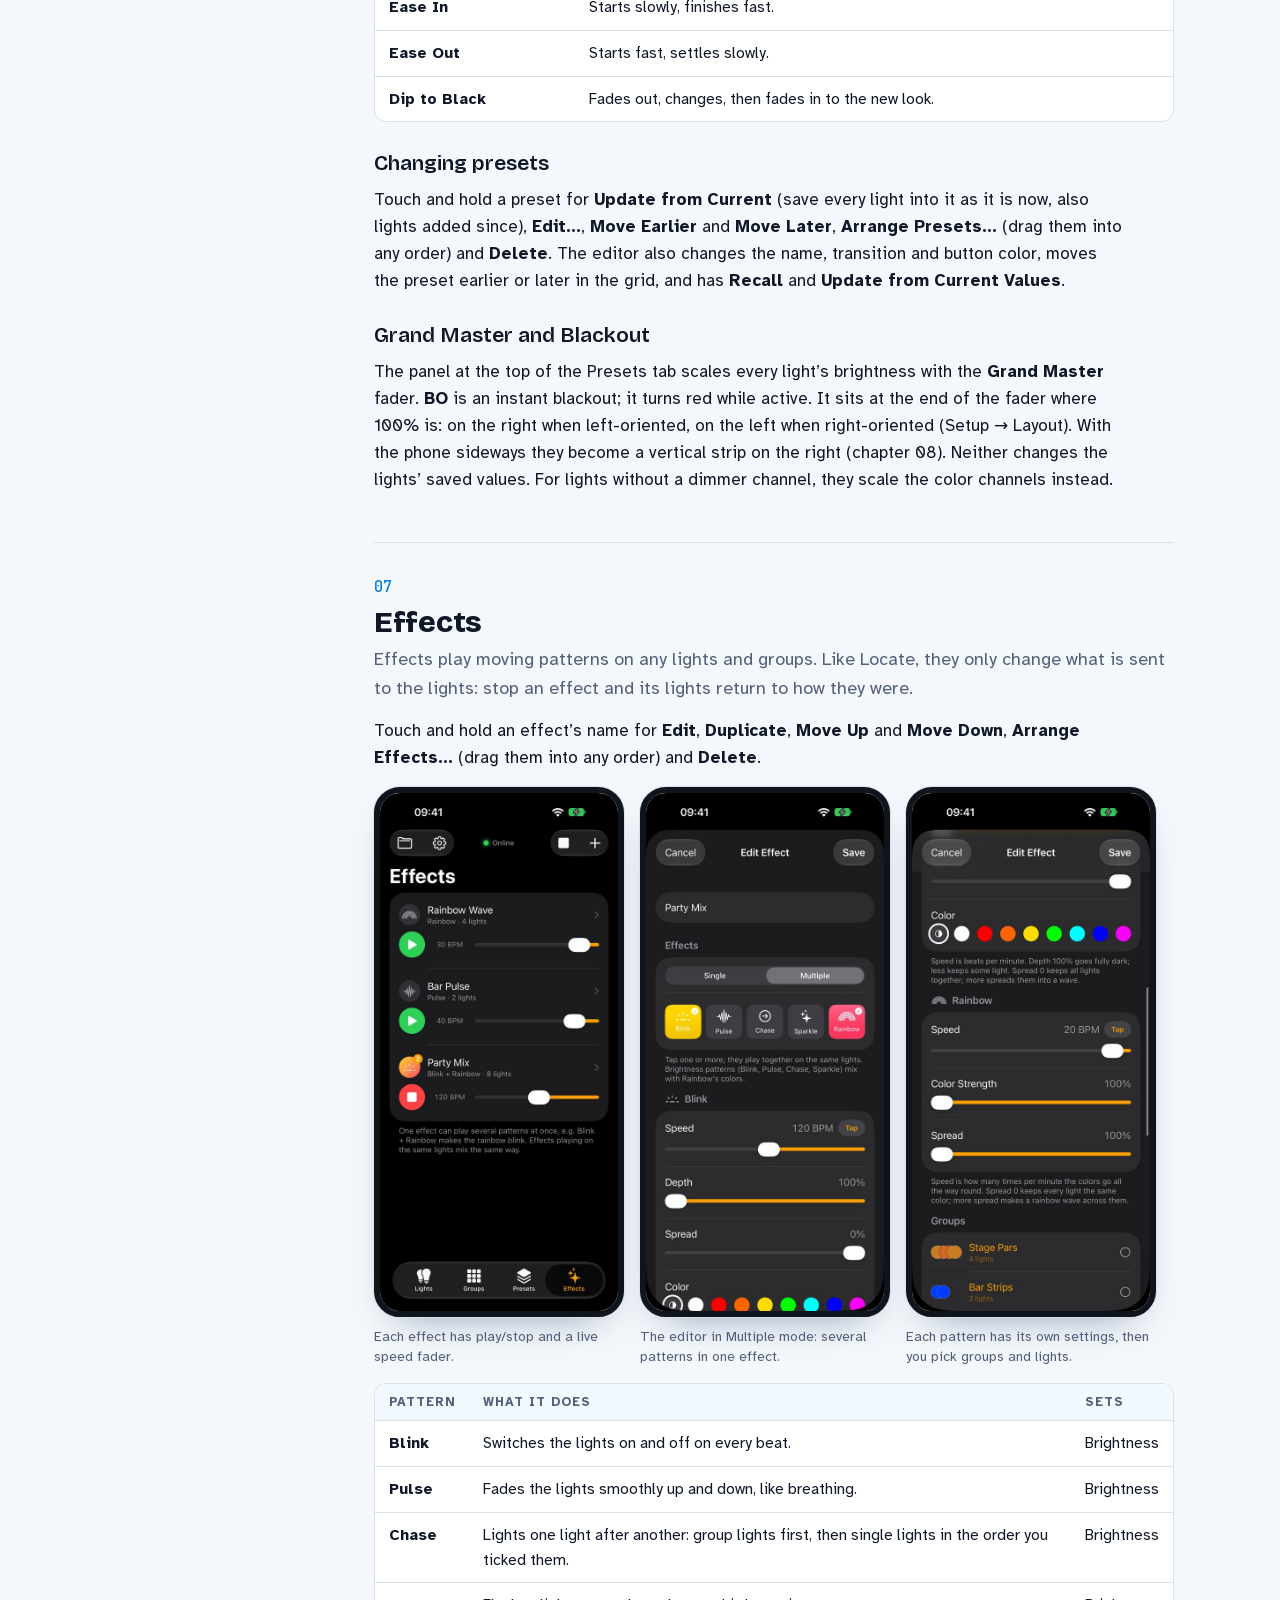
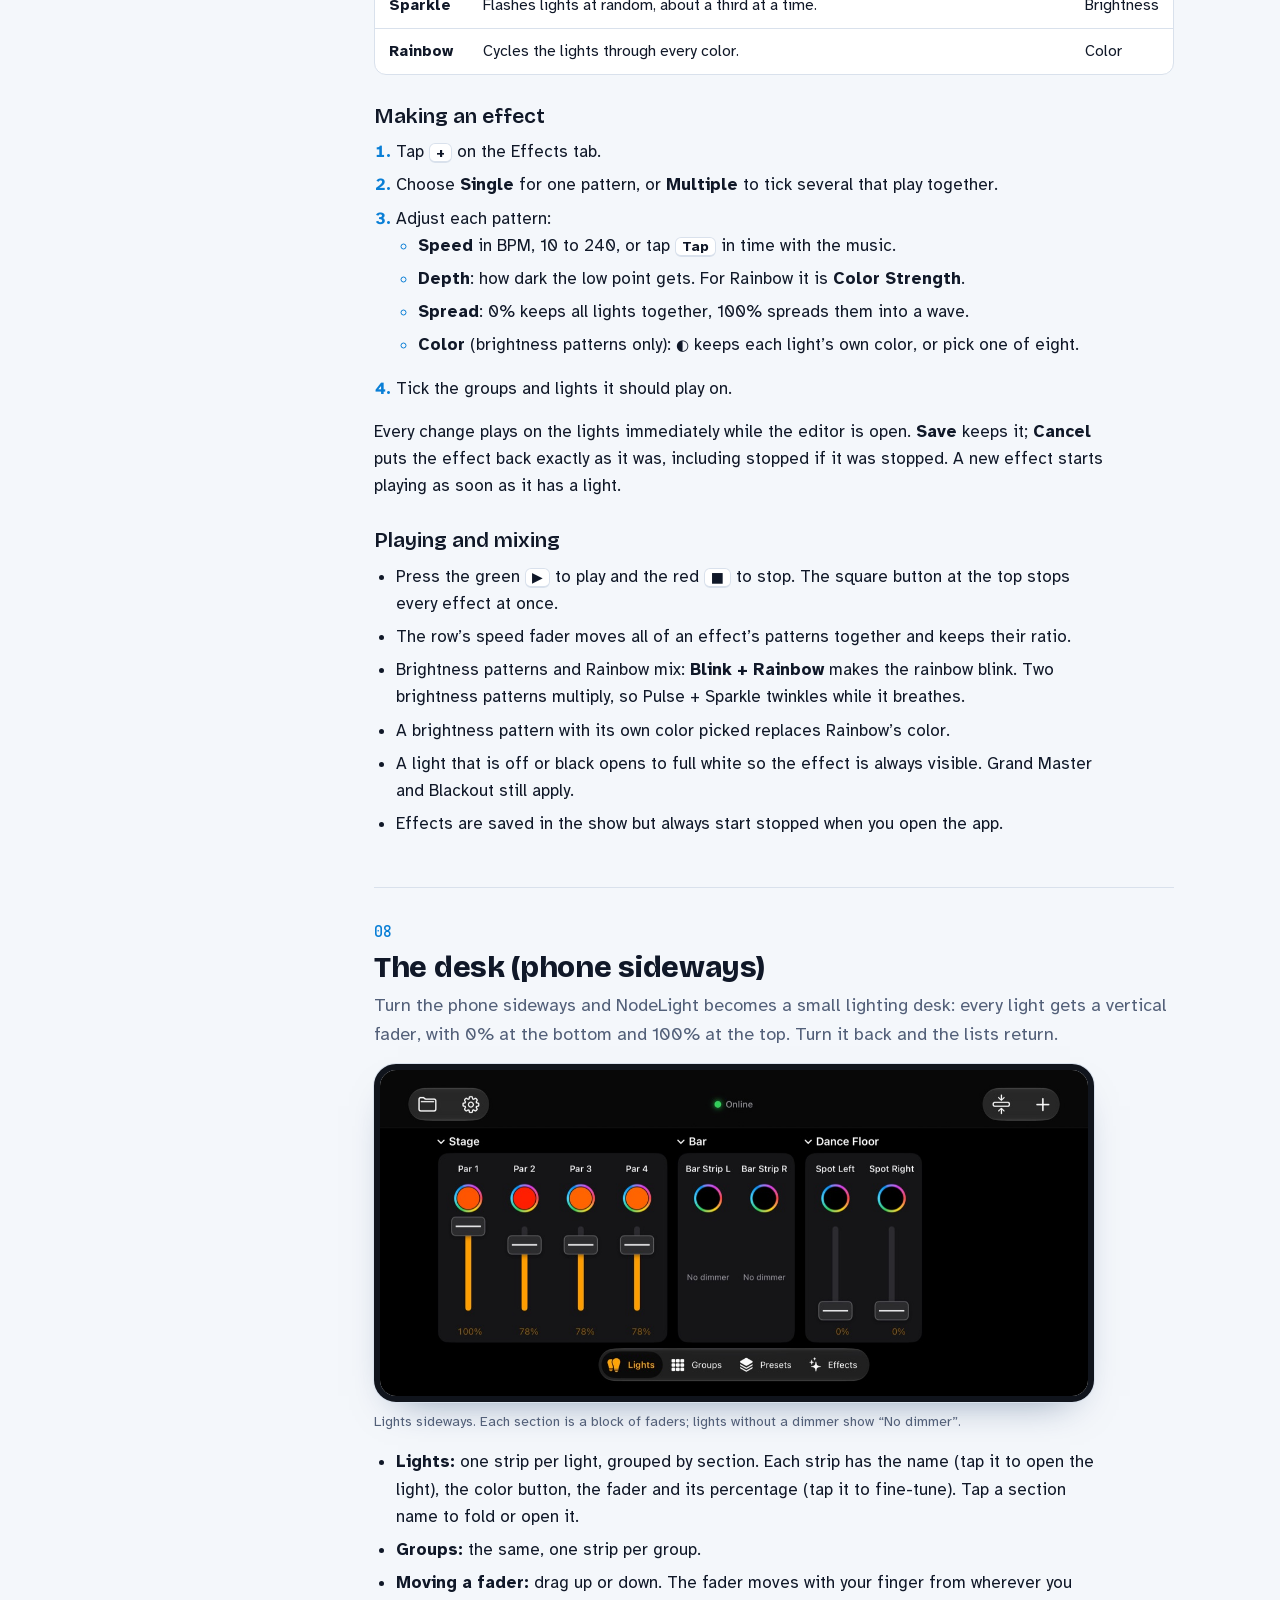
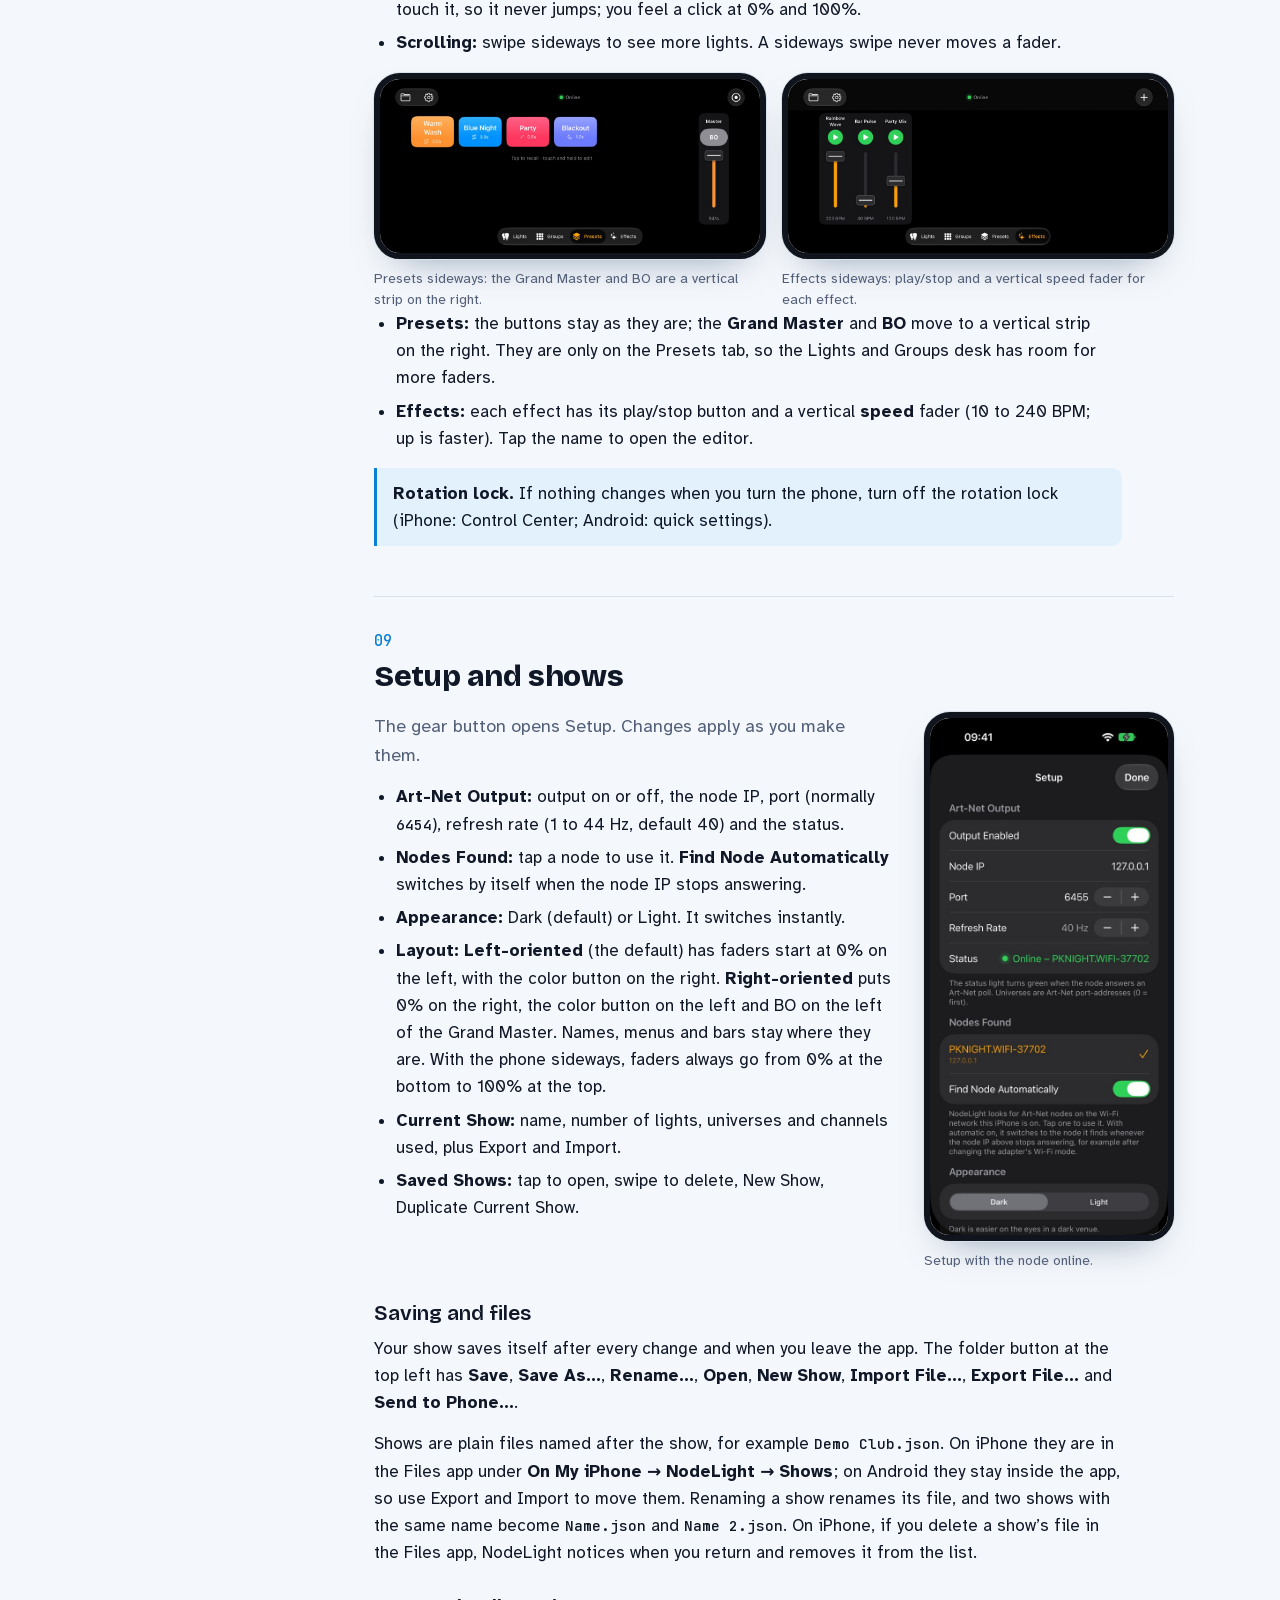
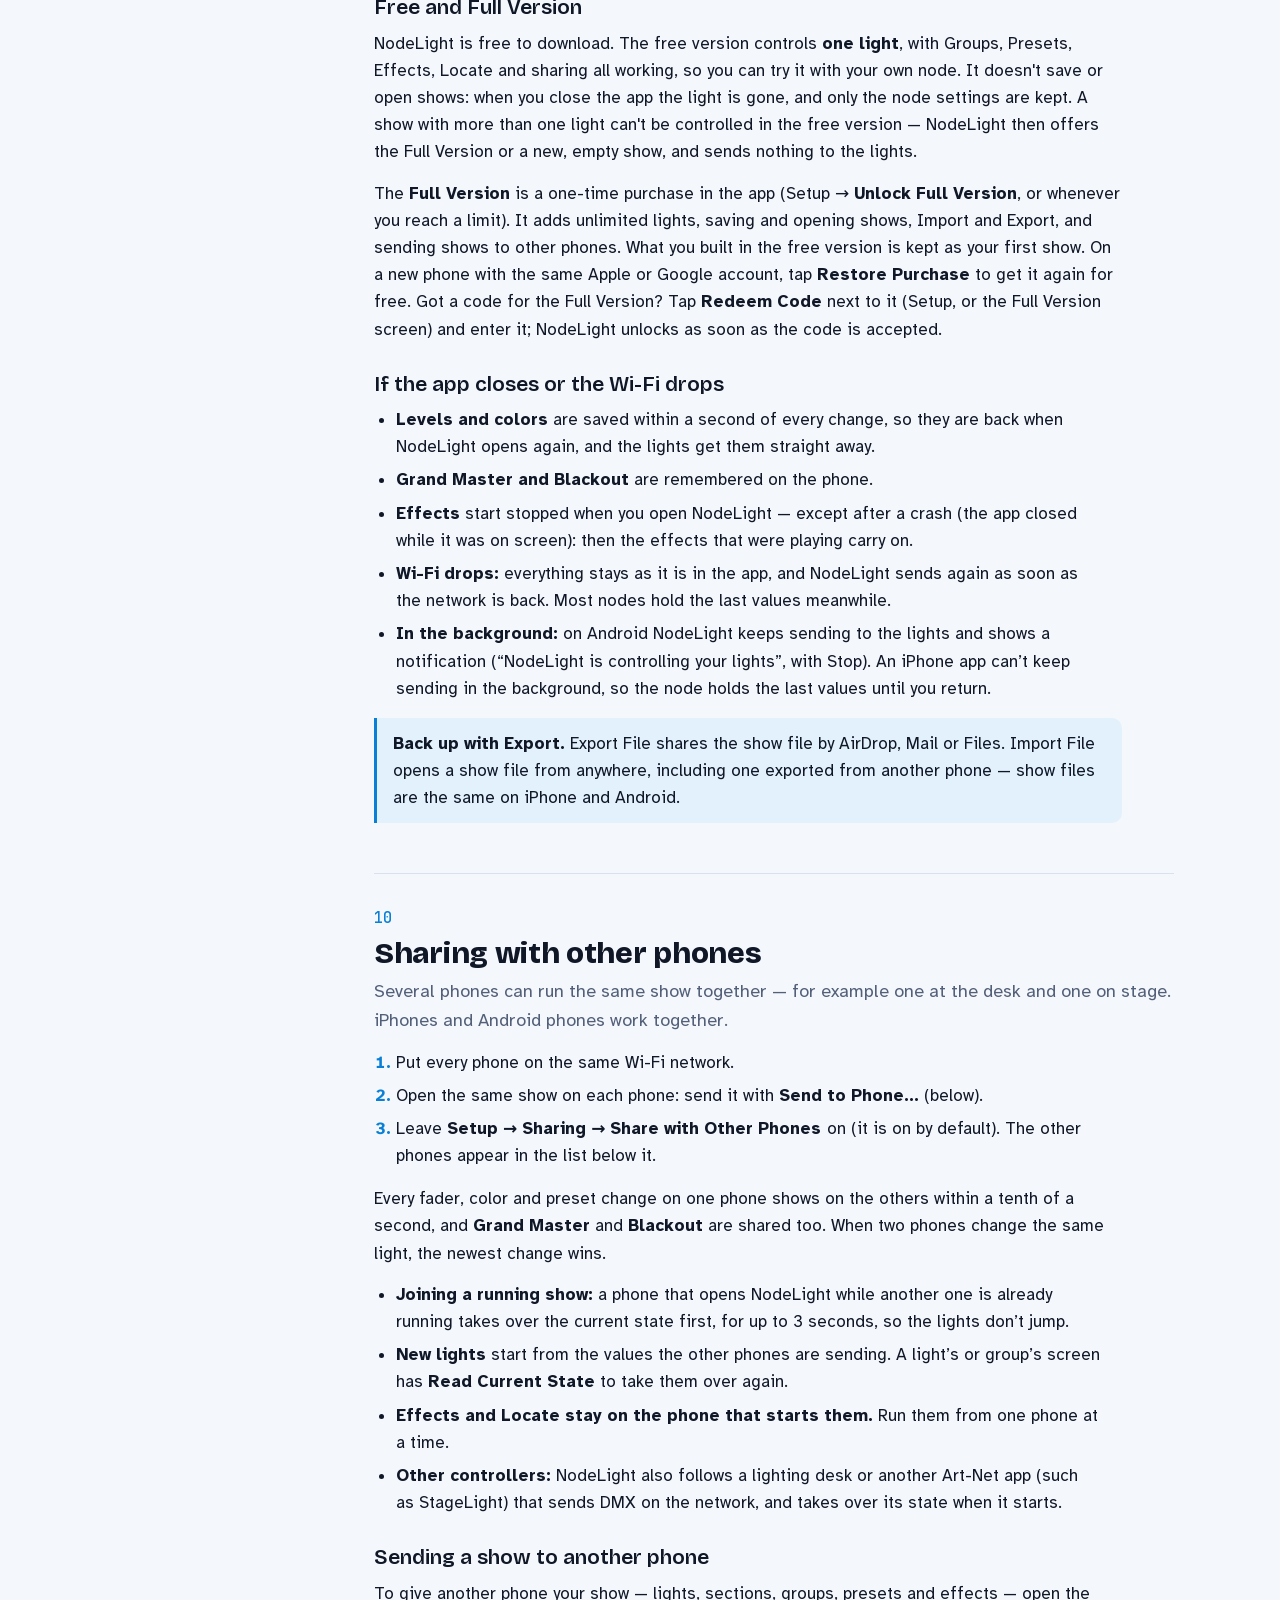
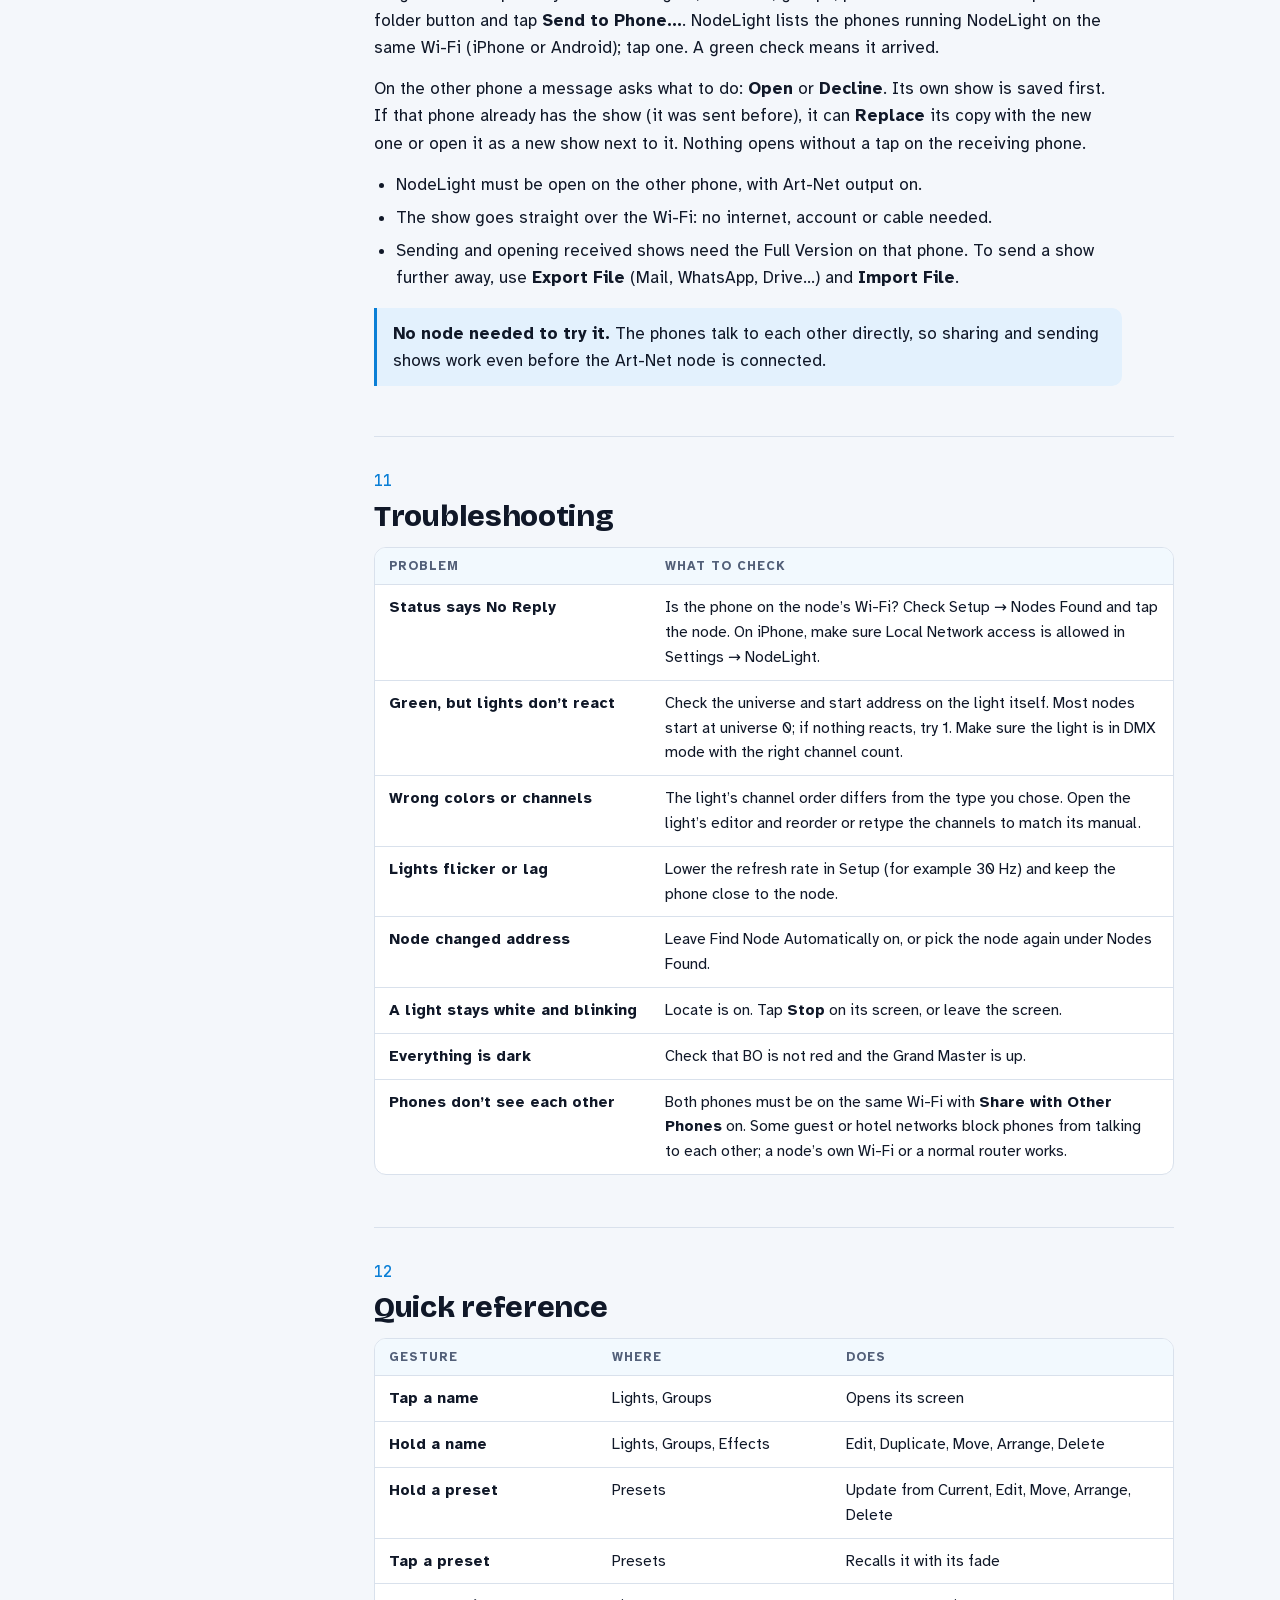
==== commit a4fbe5f4: "Design review: wide layout with side gutters, smaller titles, roomier Support with two questions per" ====
--- a/manual/index.html
+++ b/manual/index.html
@@ -4,9 +4,7 @@
 <meta charset="utf-8">
 <meta name="viewport" content="width=device-width, initial-scale=1, viewport-fit=cover">
 <title>NodeLight Manual</title>
-<link rel="preconnect" href="https://fonts.googleapis.com">
-<link rel="preconnect" href="https://fonts.gstatic.com" crossorigin>
-<link rel="stylesheet" href="https://fonts.googleapis.com/css2?family=Bricolage+Grotesque:opsz,wght@12..96,600;12..96,800&family=Atkinson+Hyperlegible:ital,wght@0,400;0,700;1,400&family=JetBrains+Mono:wght@500&display=swap">
+<link rel="stylesheet" href="../fonts/fonts.css">
 <style>
 /* Layout: a field manual — sticky chapter rail on the left, reading column with phone screenshots set beside the steps. */
 :root {
@@ -45,14 +43,14 @@
 code, .mono { font-family: var(--mono); font-size: 0.86em; }
 kbd { font: 600 0.82em var(--body); border: 1px solid var(--line); border-bottom-width: 2px; border-radius: 6px; padding: 0 6px; background: var(--surface); white-space: nowrap; }
 
-.wrap { max-width: 1180px; margin: 0 auto; padding-inline: 20px; }
+.wrap { max-width: 1180px; margin: 0 auto; padding-inline: clamp(20px, 5vw, 56px); }
 
 /* Masthead */
 header.mast { padding-block: 48px 28px; }
 .brand { display: flex; align-items: center; gap: 16px; }
 .brand img { width: 64px; height: 64px; border-radius: 15px; box-shadow: 0 0 0 1px var(--line), 0 8px 30px -10px var(--neon); }
 .eyebrow { font: 600 13px/1 var(--body); letter-spacing: 0.12em; text-transform: uppercase; color: var(--neon); }
-h1 { font: 800 clamp(40px, 7vw, 72px)/0.98 var(--display); letter-spacing: -0.02em; margin: 18px 0 14px; text-wrap: balance; }
+h1 { font: 800 clamp(34px, 5vw, 52px)/1.04 var(--display); letter-spacing: -0.02em; margin: 18px 0 14px; text-wrap: balance; }
 .lede { font-size: 20px; color: var(--muted); max-width: 62ch; margin: 0; }
 
 .tour { margin-block: 30px 10px; display: grid; grid-template-columns: minmax(0, 1fr); gap: 12px; }
@@ -71,7 +69,7 @@
 main { min-width: 0; }
 section.ch { padding-block: 34px; border-top: 1px solid var(--line); }
 section.ch:first-child { border-top: 0; padding-top: 0; }
-h2 { font: 800 clamp(28px, 4vw, 38px)/1.1 var(--display); letter-spacing: -0.01em; margin: 0 0 6px; text-wrap: balance; }
+h2 { font: 800 clamp(24px, 3vw, 30px)/1.15 var(--display); letter-spacing: -0.01em; margin: 0 0 6px; text-wrap: balance; }
 h2 .num { font: 500 15px var(--mono); color: var(--neon); display: block; margin-bottom: 8px; letter-spacing: 0; }
 h3 { font: 600 21px/1.3 var(--display); margin: 28px 0 8px; }
 p { margin: 0 0 14px; max-width: 68ch; }
@@ -171,6 +169,8 @@
   footer { padding-block: 4mm 0; font-size: 8.5pt; }
 }
 @media (prefers-reduced-motion: reduce) { * { scroll-behavior: auto !important; } }
+/* No rubber-band bounce at the top and bottom: it pulled the fixed bar down with the page. */
+html, body { overscroll-behavior-y: none; }
 /* Site navigation (same as the other pages of nodelight.github.io) */
 nav.top { display: flex; align-items: center; gap: 18px; padding-block: 10px; flex-wrap: wrap; position: sticky; top: 0; z-index: 20; background: var(--bg); }
 nav.top .home { display: flex; align-items: center; gap: 10px; font: 700 17px var(--display); color: var(--ink); text-decoration: none; margin-right: auto; }
@@ -178,8 +178,6 @@
 nav.top a:not(.home) { color: var(--muted); text-decoration: none; font-size: 15px; }
 nav.top a:not(.home):hover, nav.top a[aria-current] { color: var(--neon); }
 header.mast { padding-top: 16px; }
-/* Same width and place as on the other pages (860px), so the bar doesn't move when you switch pages. */
-nav.top.wrap { max-width: none; padding-inline: max(20px, calc((100% - 820px) / 2)); }
 html { scroll-padding-top: 64px; }
 @media print { nav.top { display: none; } }
 </style>
--- a/fonts/fonts.css
+++ b/fonts/fonts.css
@@ -0,0 +1,93 @@
+/* Self-hosted Google Fonts (SIL Open Font License): no requests to Google from this site. */
+/* latin-ext */
+@font-face {
+  font-family: 'Atkinson Hyperlegible';
+  font-style: italic;
+  font-weight: 400;
+  font-display: swap;
+  src: url(../fonts/AtkinsonHyperlegible-400-italic-latin-ext.woff2) format('woff2');
+  unicode-range: U+0100-02BA, U+02BD-02C5, U+02C7-02CC, U+02CE-02D7, U+02DD-02FF, U+0304, U+0308, U+0329, U+1D00-1DBF, U+1E00-1E9F, U+1EF2-1EFF, U+2020, U+20A0-20AB, U+20AD-20C4, U+2113, U+2C60-2C7F, U+A720-A7FF;
+}
+/* latin */
+@font-face {
+  font-family: 'Atkinson Hyperlegible';
+  font-style: italic;
+  font-weight: 400;
+  font-display: swap;
+  src: url(../fonts/AtkinsonHyperlegible-400-italic-latin.woff2) format('woff2');
+  unicode-range: U+0000-00FF, U+0131, U+0152-0153, U+02BB-02BC, U+02C6, U+02DA, U+02DC, U+0304, U+0308, U+0329, U+2000-206F, U+20AC, U+2122, U+2191, U+2193, U+2212, U+2215, U+FEFF, U+FFFD;
+}
+/* latin-ext */
+@font-face {
+  font-family: 'Atkinson Hyperlegible';
+  font-style: normal;
+  font-weight: 400;
+  font-display: swap;
+  src: url(../fonts/AtkinsonHyperlegible-400-normal-latin-ext.woff2) format('woff2');
+  unicode-range: U+0100-02BA, U+02BD-02C5, U+02C7-02CC, U+02CE-02D7, U+02DD-02FF, U+0304, U+0308, U+0329, U+1D00-1DBF, U+1E00-1E9F, U+1EF2-1EFF, U+2020, U+20A0-20AB, U+20AD-20C4, U+2113, U+2C60-2C7F, U+A720-A7FF;
+}
+/* latin */
+@font-face {
+  font-family: 'Atkinson Hyperlegible';
+  font-style: normal;
+  font-weight: 400;
+  font-display: swap;
+  src: url(../fonts/AtkinsonHyperlegible-400-normal-latin.woff2) format('woff2');
+  unicode-range: U+0000-00FF, U+0131, U+0152-0153, U+02BB-02BC, U+02C6, U+02DA, U+02DC, U+0304, U+0308, U+0329, U+2000-206F, U+20AC, U+2122, U+2191, U+2193, U+2212, U+2215, U+FEFF, U+FFFD;
+}
+/* latin-ext */
+@font-face {
+  font-family: 'Atkinson Hyperlegible';
+  font-style: normal;
+  font-weight: 700;
+  font-display: swap;
+  src: url(../fonts/AtkinsonHyperlegible-700-normal-latin-ext.woff2) format('woff2');
+  unicode-range: U+0100-02BA, U+02BD-02C5, U+02C7-02CC, U+02CE-02D7, U+02DD-02FF, U+0304, U+0308, U+0329, U+1D00-1DBF, U+1E00-1E9F, U+1EF2-1EFF, U+2020, U+20A0-20AB, U+20AD-20C4, U+2113, U+2C60-2C7F, U+A720-A7FF;
+}
+/* latin */
+@font-face {
+  font-family: 'Atkinson Hyperlegible';
+  font-style: normal;
+  font-weight: 700;
+  font-display: swap;
+  src: url(../fonts/AtkinsonHyperlegible-700-normal-latin.woff2) format('woff2');
+  unicode-range: U+0000-00FF, U+0131, U+0152-0153, U+02BB-02BC, U+02C6, U+02DA, U+02DC, U+0304, U+0308, U+0329, U+2000-206F, U+20AC, U+2122, U+2191, U+2193, U+2212, U+2215, U+FEFF, U+FFFD;
+}
+/* latin-ext */
+@font-face {
+  font-family: 'Bricolage Grotesque';
+  font-style: normal;
+  font-weight: 600 800;
+  font-stretch: 100%;
+  font-display: swap;
+  src: url(../fonts/BricolageGrotesque-600-800-normal-latin-ext.woff2) format('woff2');
+  unicode-range: U+0100-02BA, U+02BD-02C5, U+02C7-02CC, U+02CE-02D7, U+02DD-02FF, U+0304, U+0308, U+0329, U+1D00-1DBF, U+1E00-1E9F, U+1EF2-1EFF, U+2020, U+20A0-20AB, U+20AD-20C4, U+2113, U+2C60-2C7F, U+A720-A7FF;
+}
+/* latin */
+@font-face {
+  font-family: 'Bricolage Grotesque';
+  font-style: normal;
+  font-weight: 600 800;
+  font-stretch: 100%;
+  font-display: swap;
+  src: url(../fonts/BricolageGrotesque-600-800-normal-latin.woff2) format('woff2');
+  unicode-range: U+0000-00FF, U+0131, U+0152-0153, U+02BB-02BC, U+02C6, U+02DA, U+02DC, U+0304, U+0308, U+0329, U+2000-206F, U+20AC, U+2122, U+2191, U+2193, U+2212, U+2215, U+FEFF, U+FFFD;
+}
+/* latin-ext */
+@font-face {
+  font-family: 'JetBrains Mono';
+  font-style: normal;
+  font-weight: 500;
+  font-display: swap;
+  src: url(../fonts/JetBrainsMono-500-normal-latin-ext.woff2) format('woff2');
+  unicode-range: U+0100-02BA, U+02BD-02C5, U+02C7-02CC, U+02CE-02D7, U+02DD-02FF, U+0304, U+0308, U+0329, U+1D00-1DBF, U+1E00-1E9F, U+1EF2-1EFF, U+2020, U+20A0-20AB, U+20AD-20C4, U+2113, U+2C60-2C7F, U+A720-A7FF;
+}
+/* latin */
+@font-face {
+  font-family: 'JetBrains Mono';
+  font-style: normal;
+  font-weight: 500;
+  font-display: swap;
+  src: url(../fonts/JetBrainsMono-500-normal-latin.woff2) format('woff2');
+  unicode-range: U+0000-00FF, U+0131, U+0152-0153, U+02BB-02BC, U+02C6, U+02DA, U+02DC, U+0304, U+0308, U+0329, U+2000-206F, U+20AC, U+2122, U+2191, U+2193, U+2212, U+2215, U+FEFF, U+FFFD;
+}
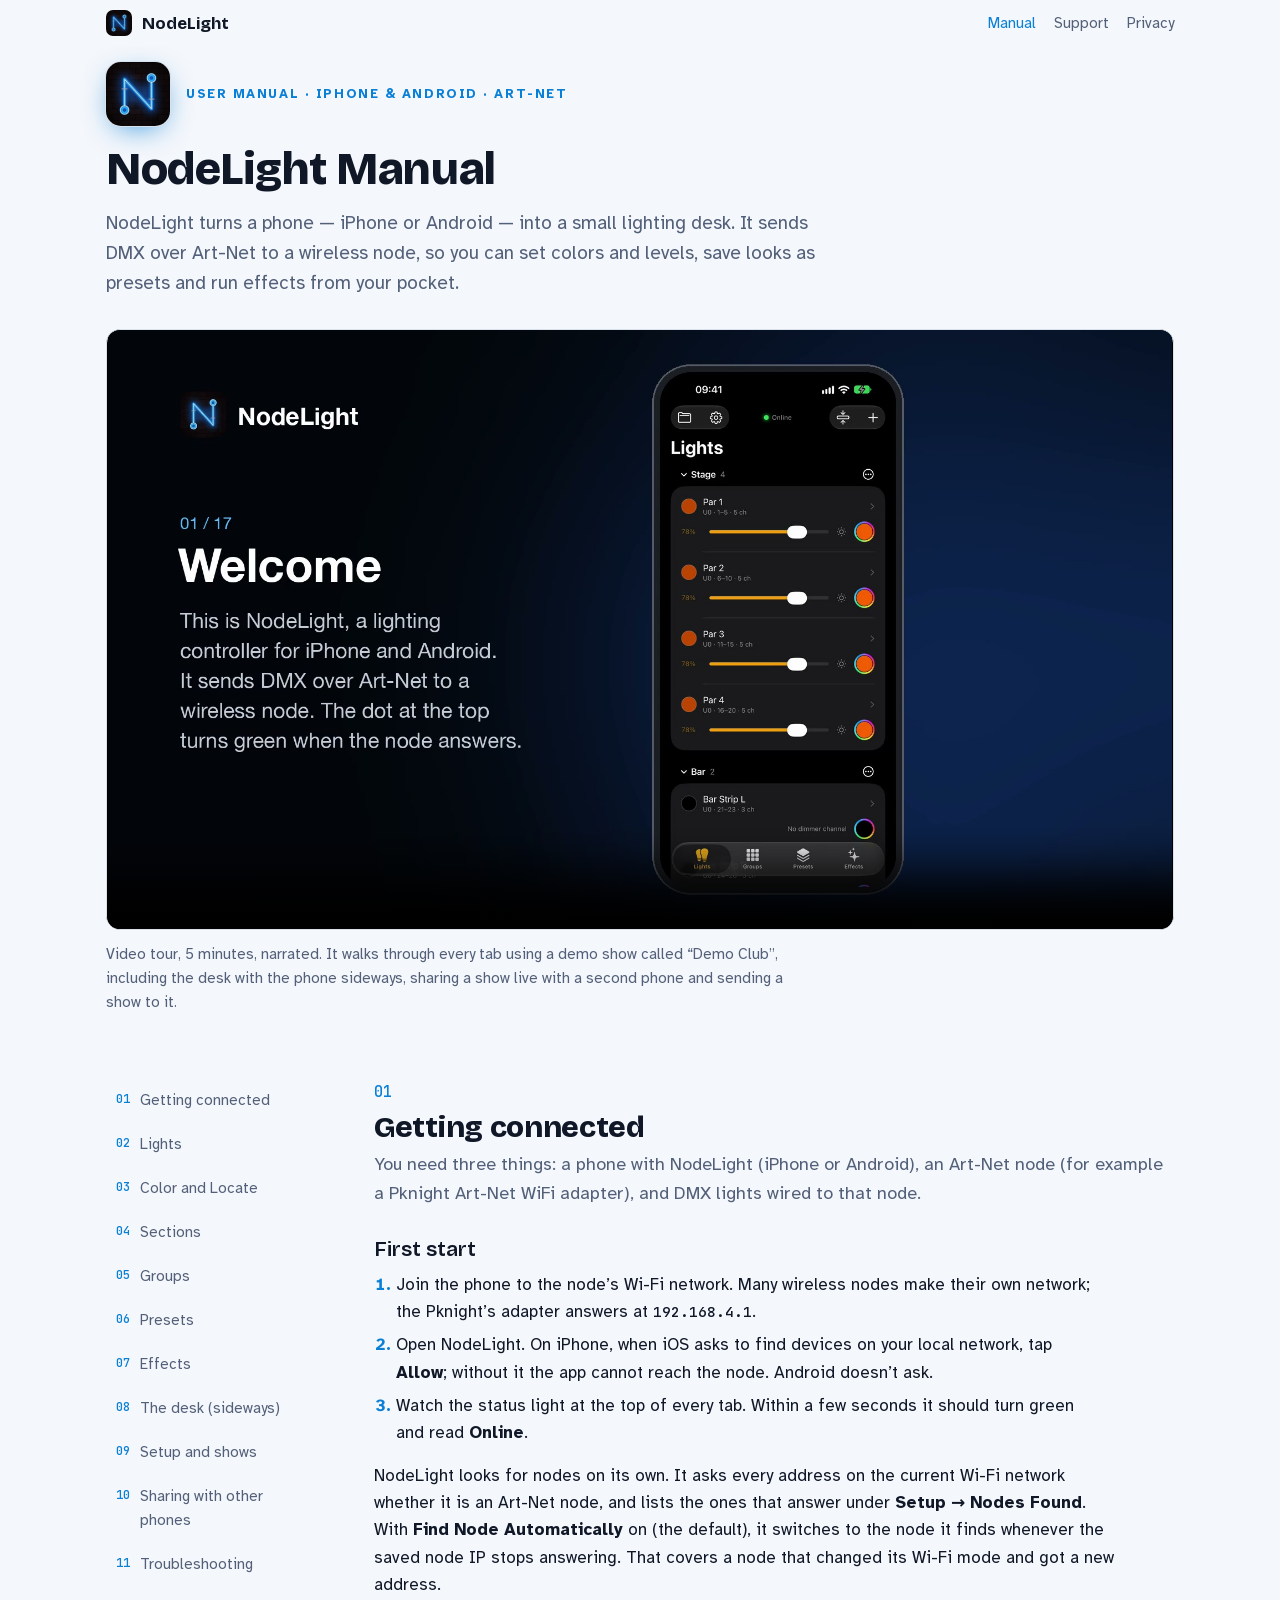
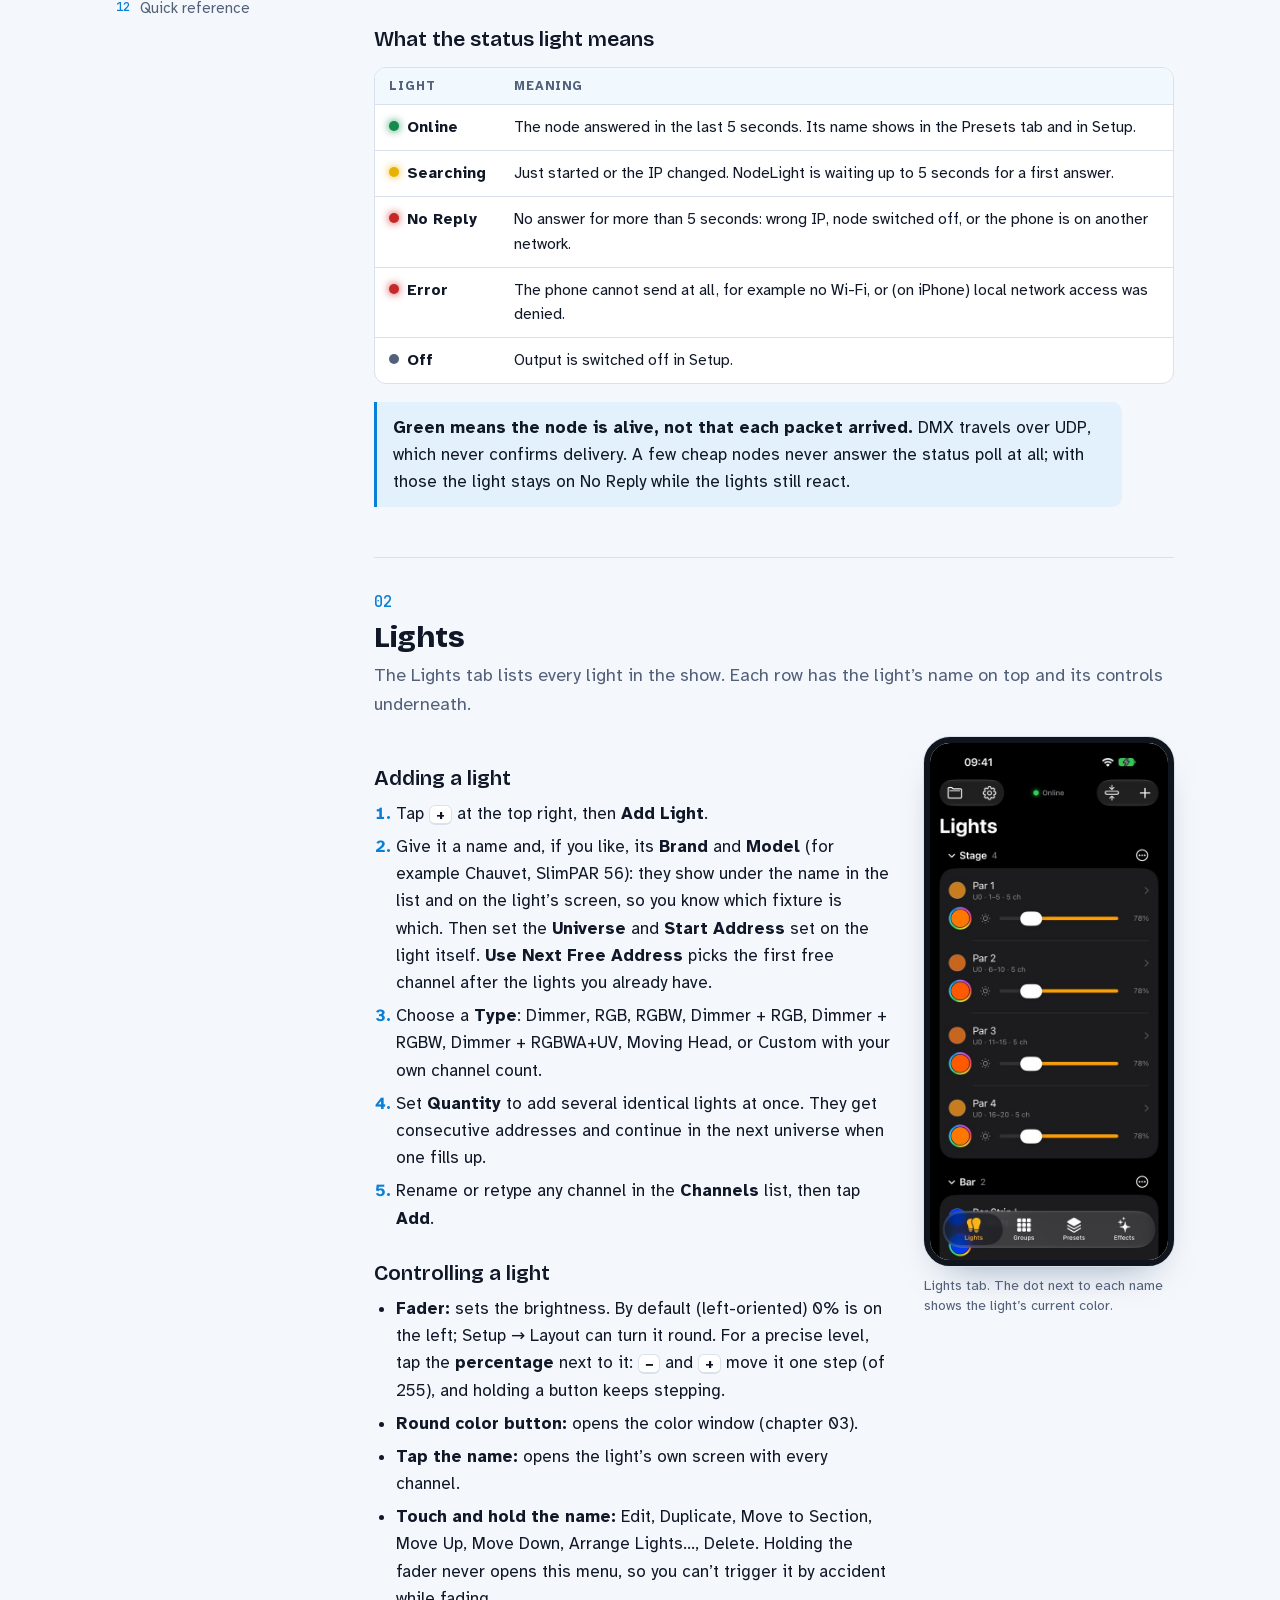
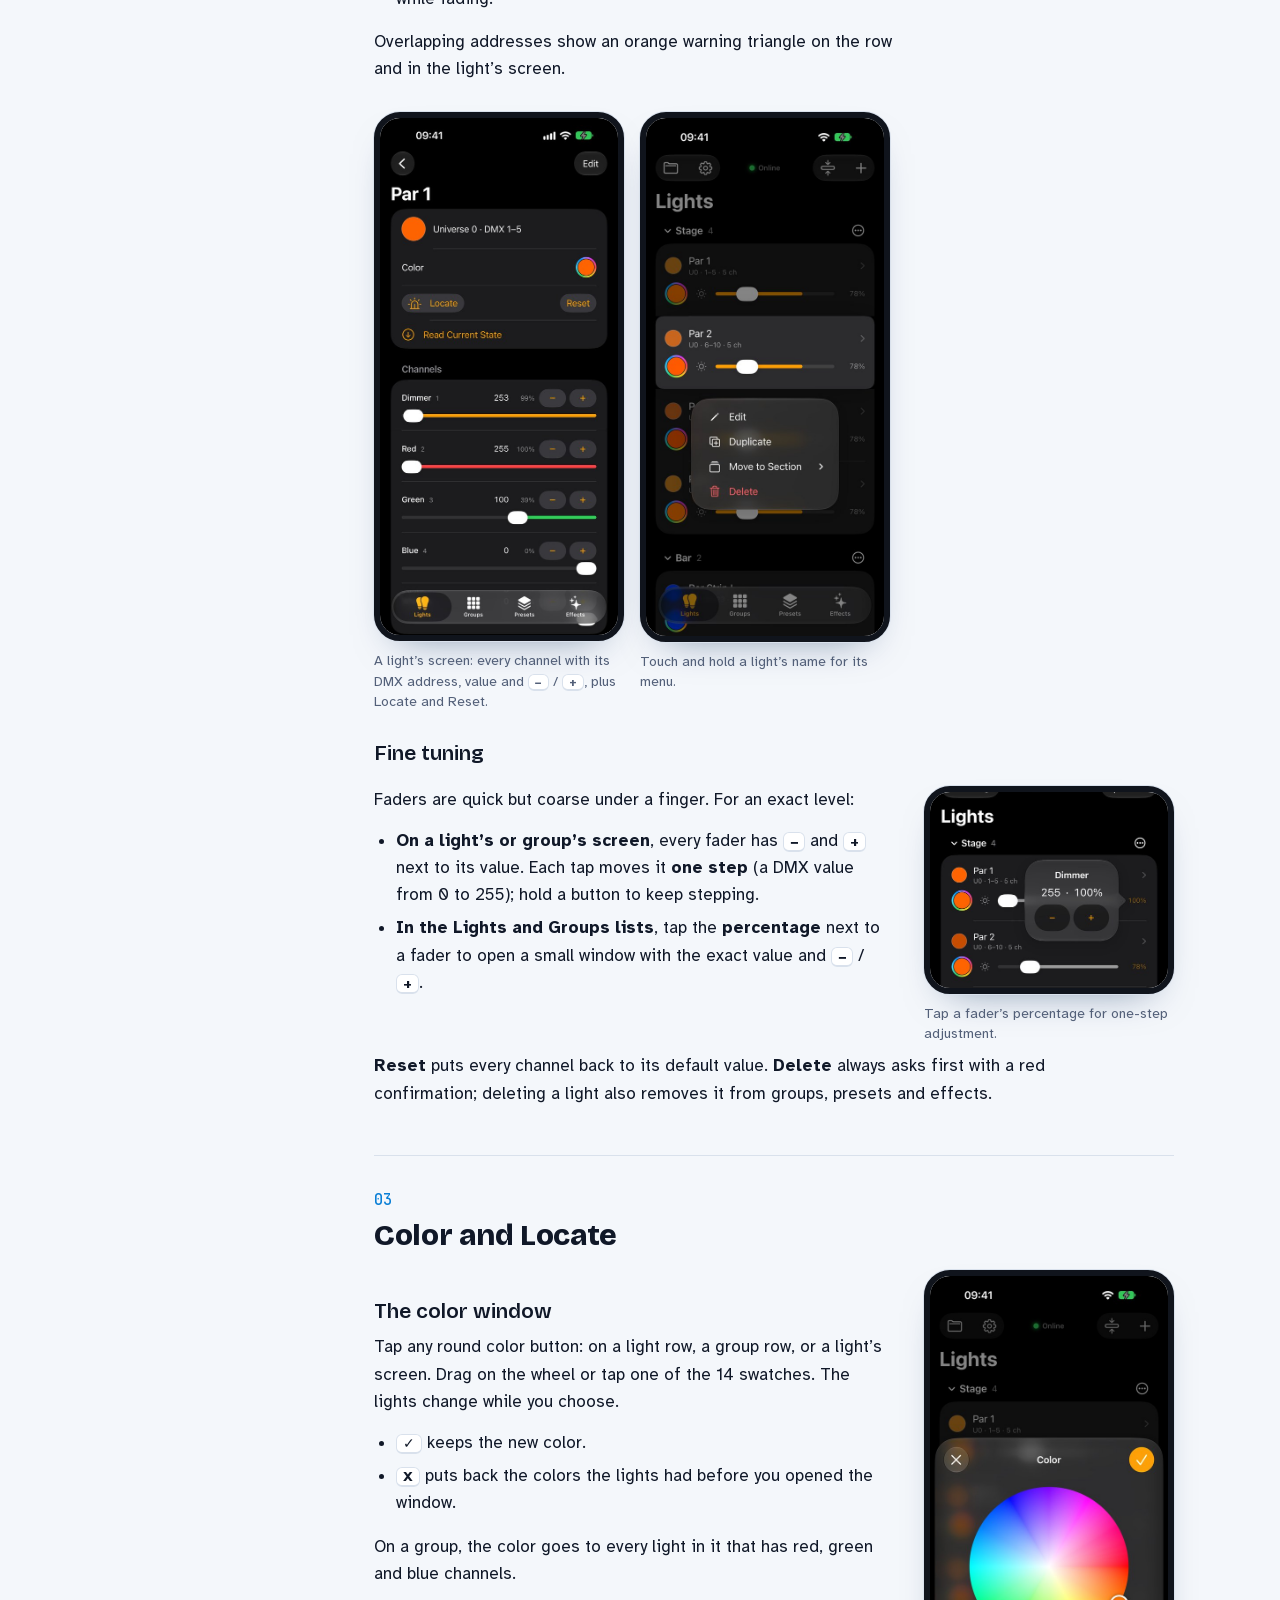
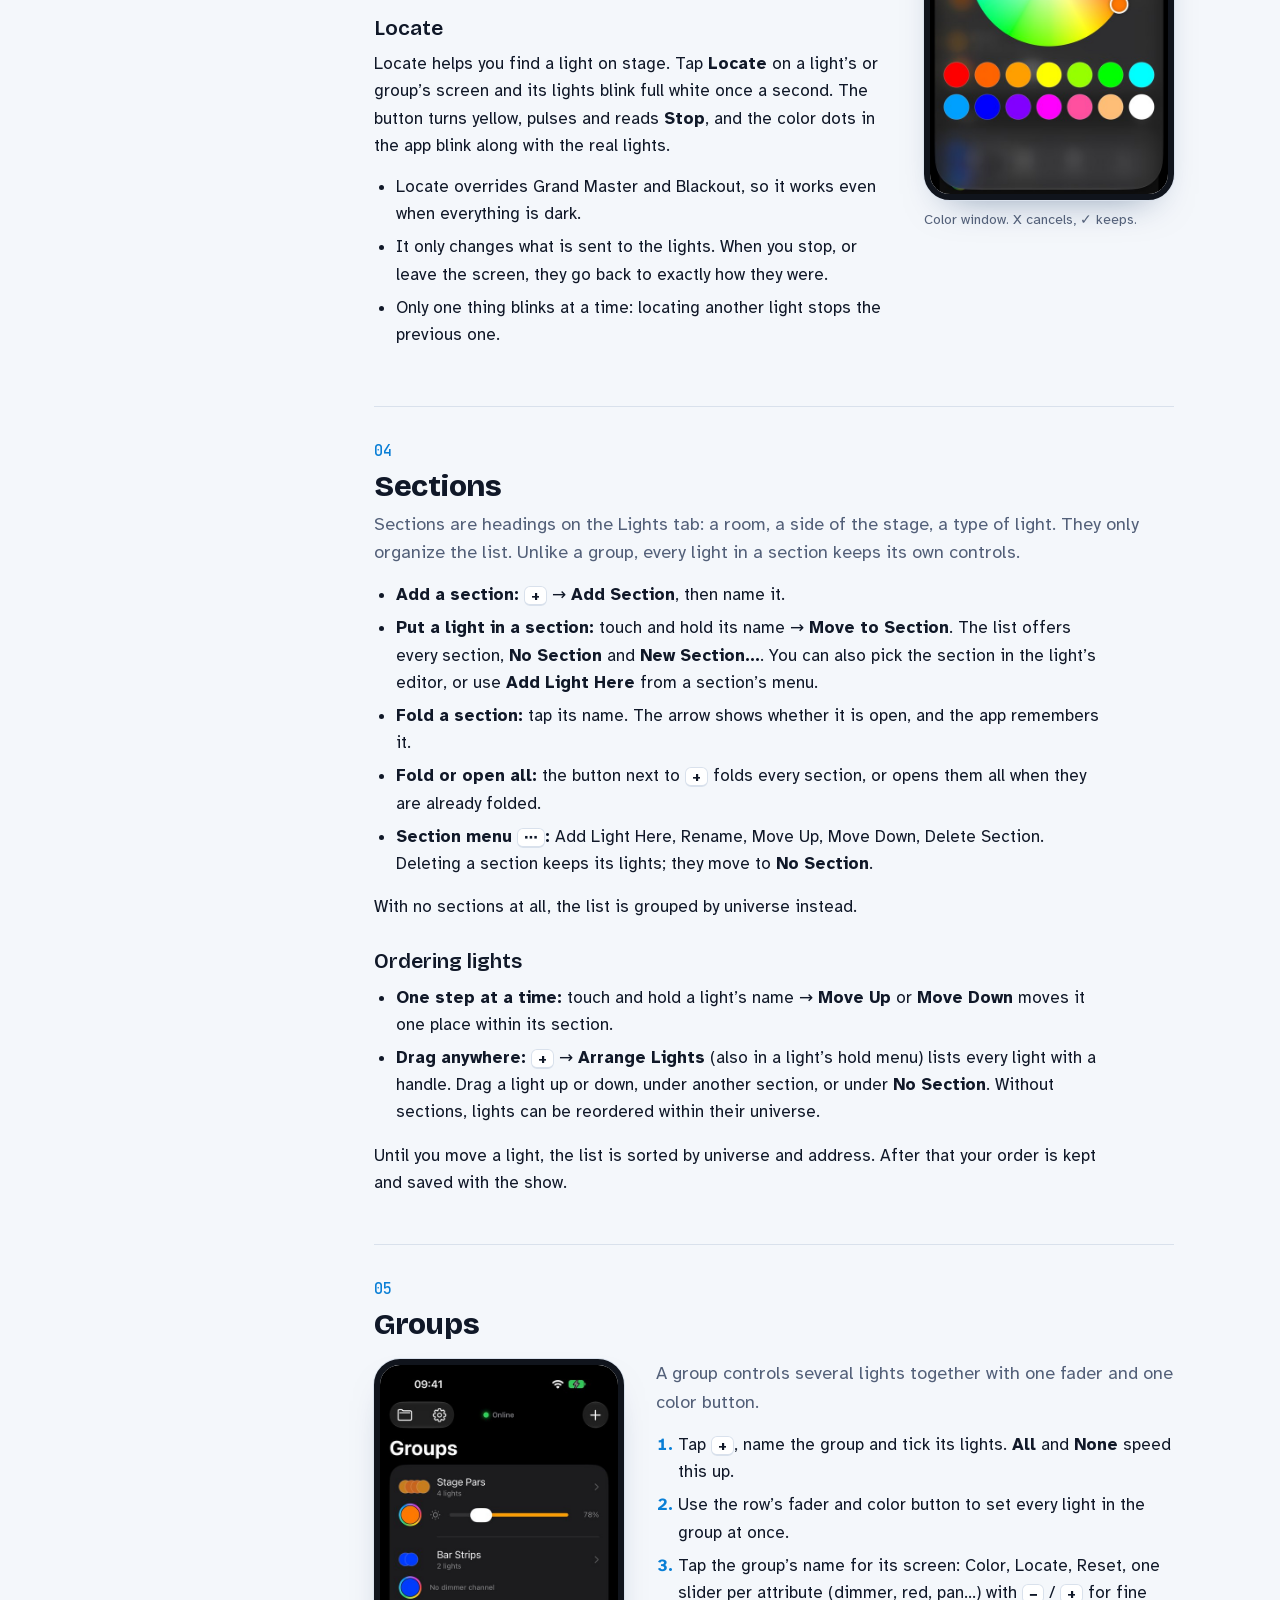
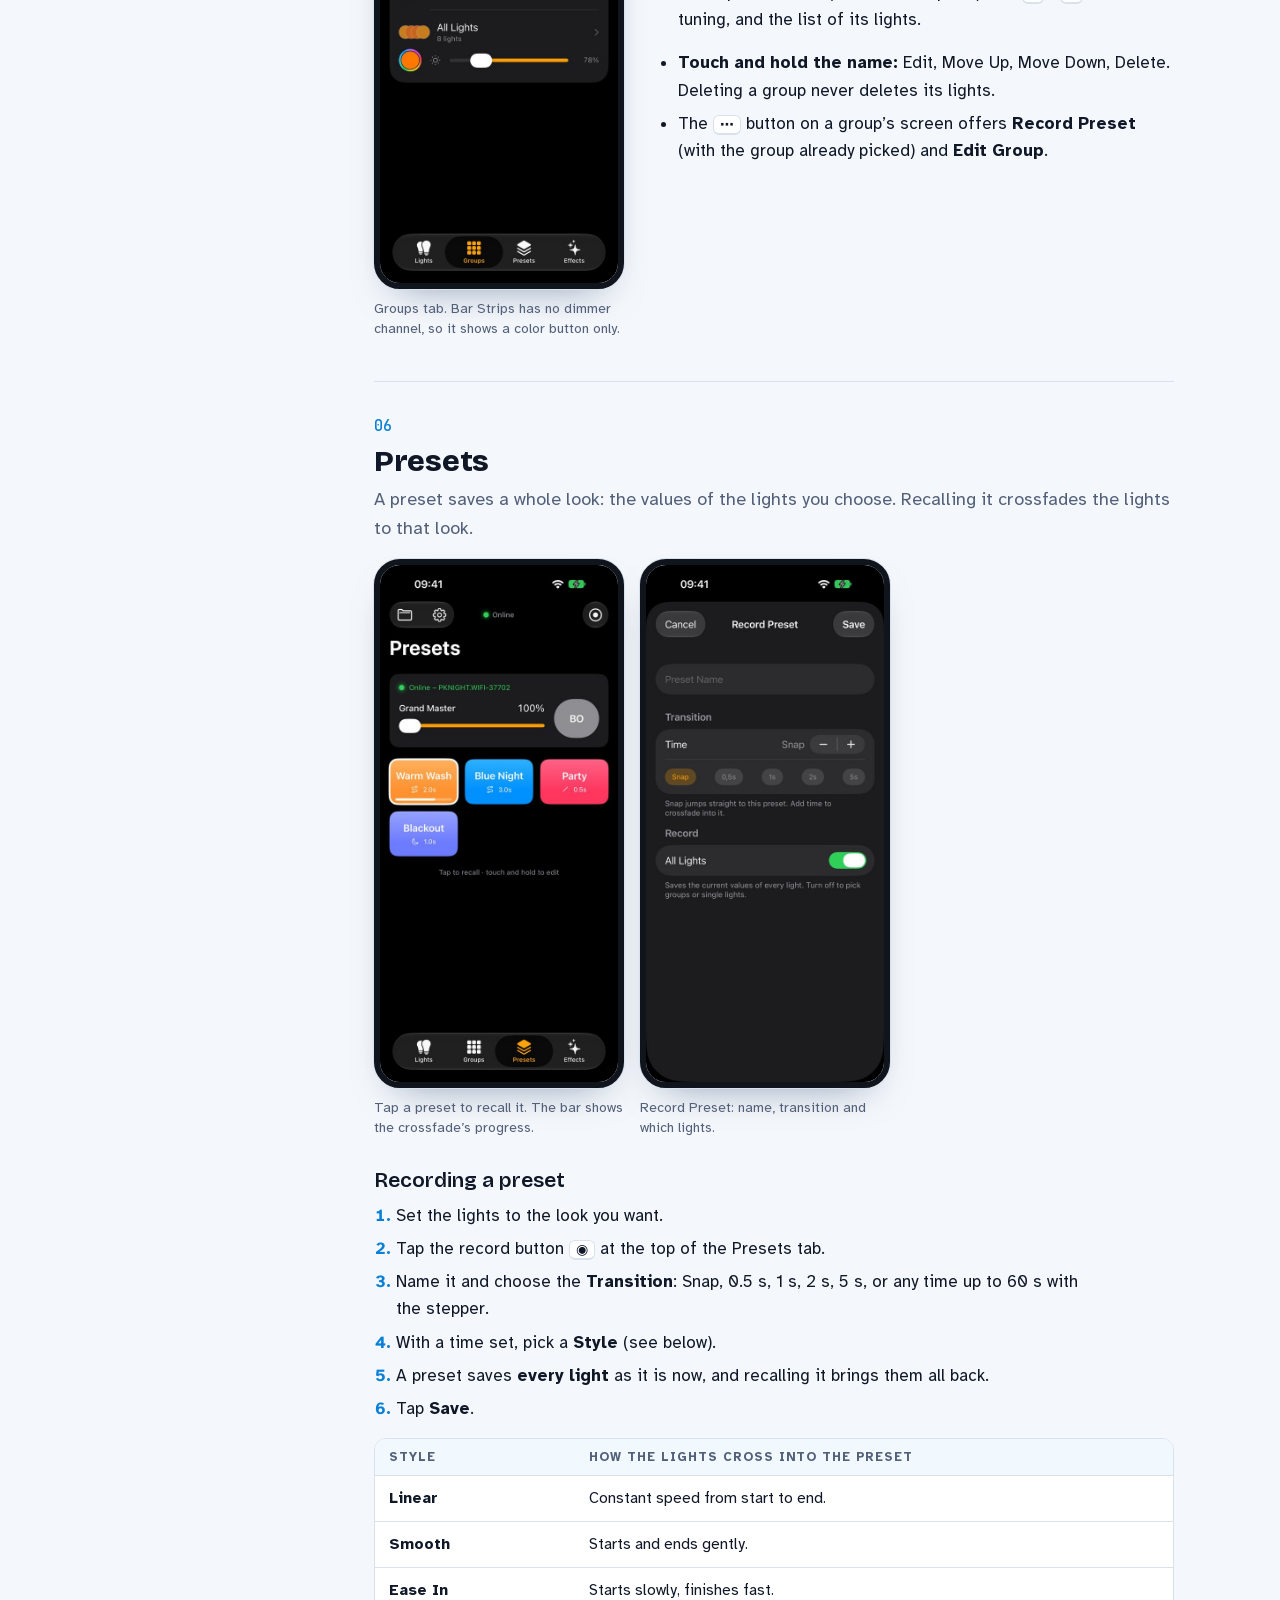
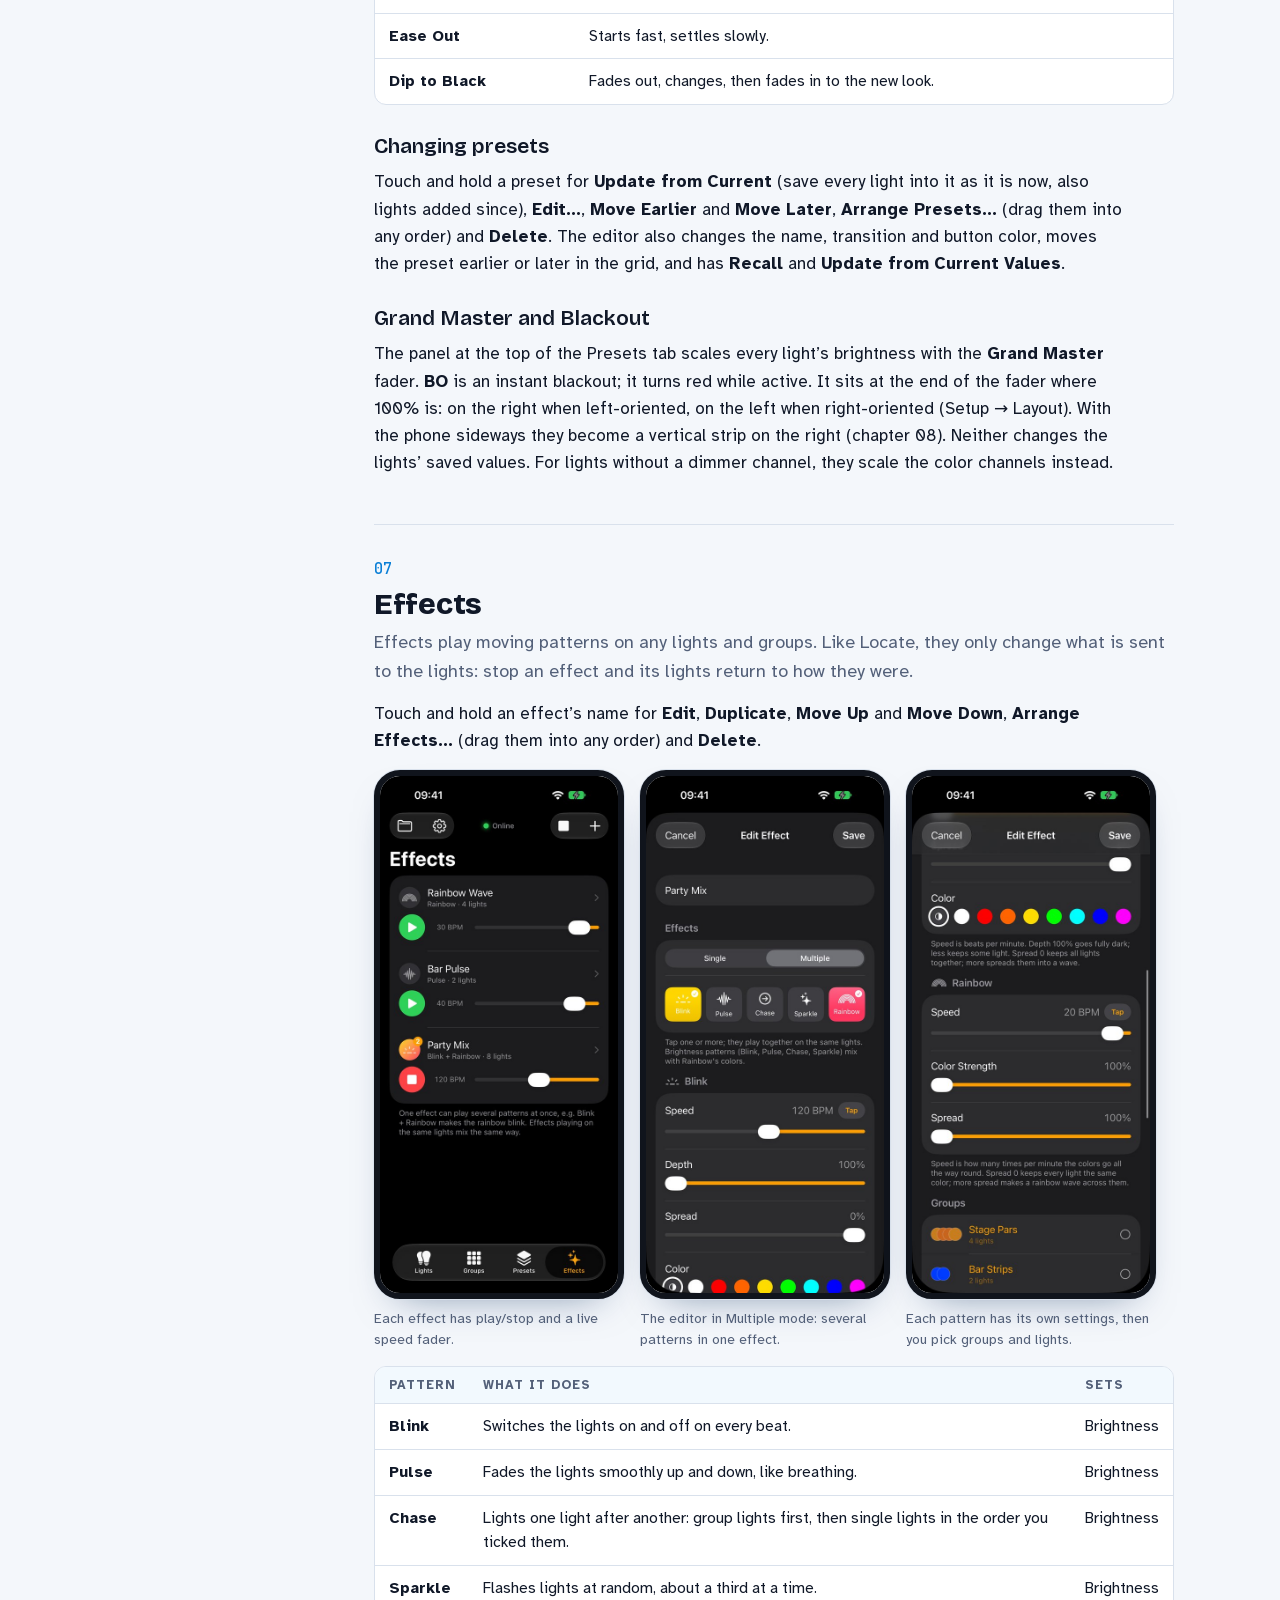
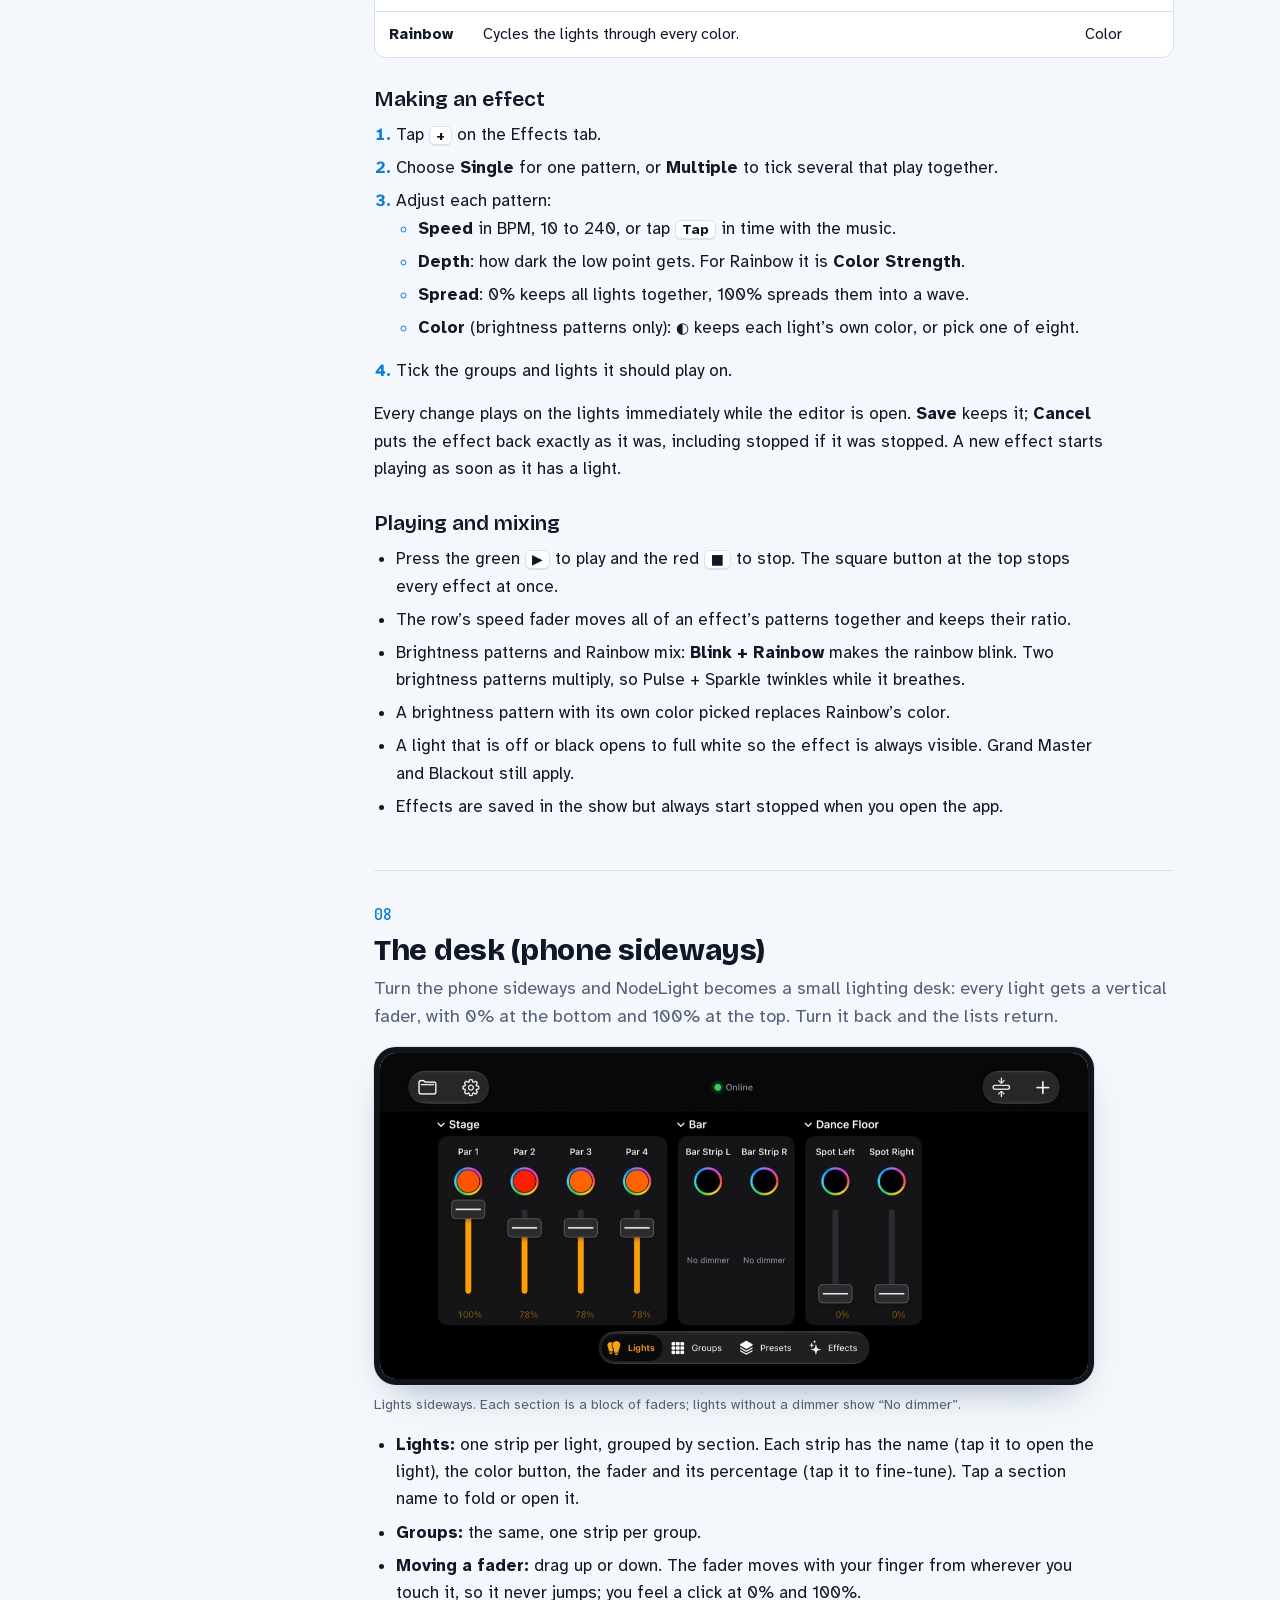
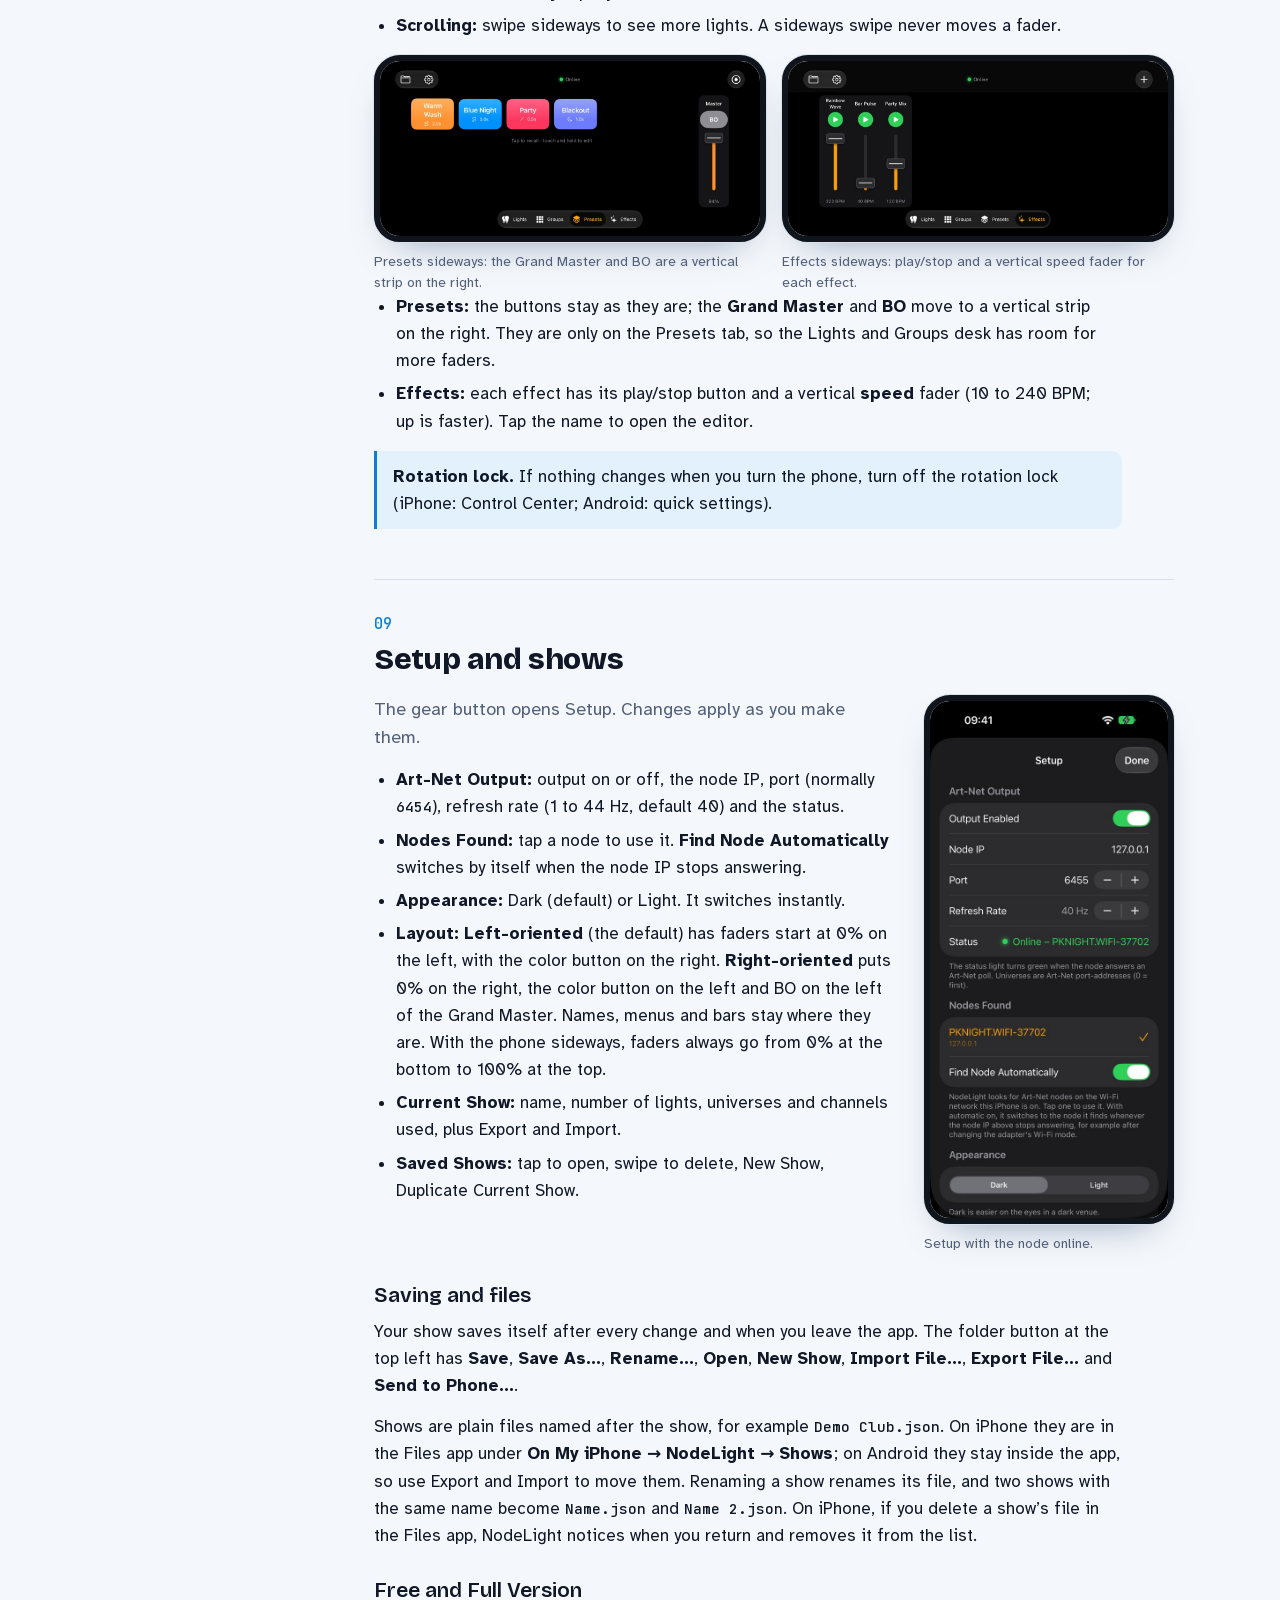
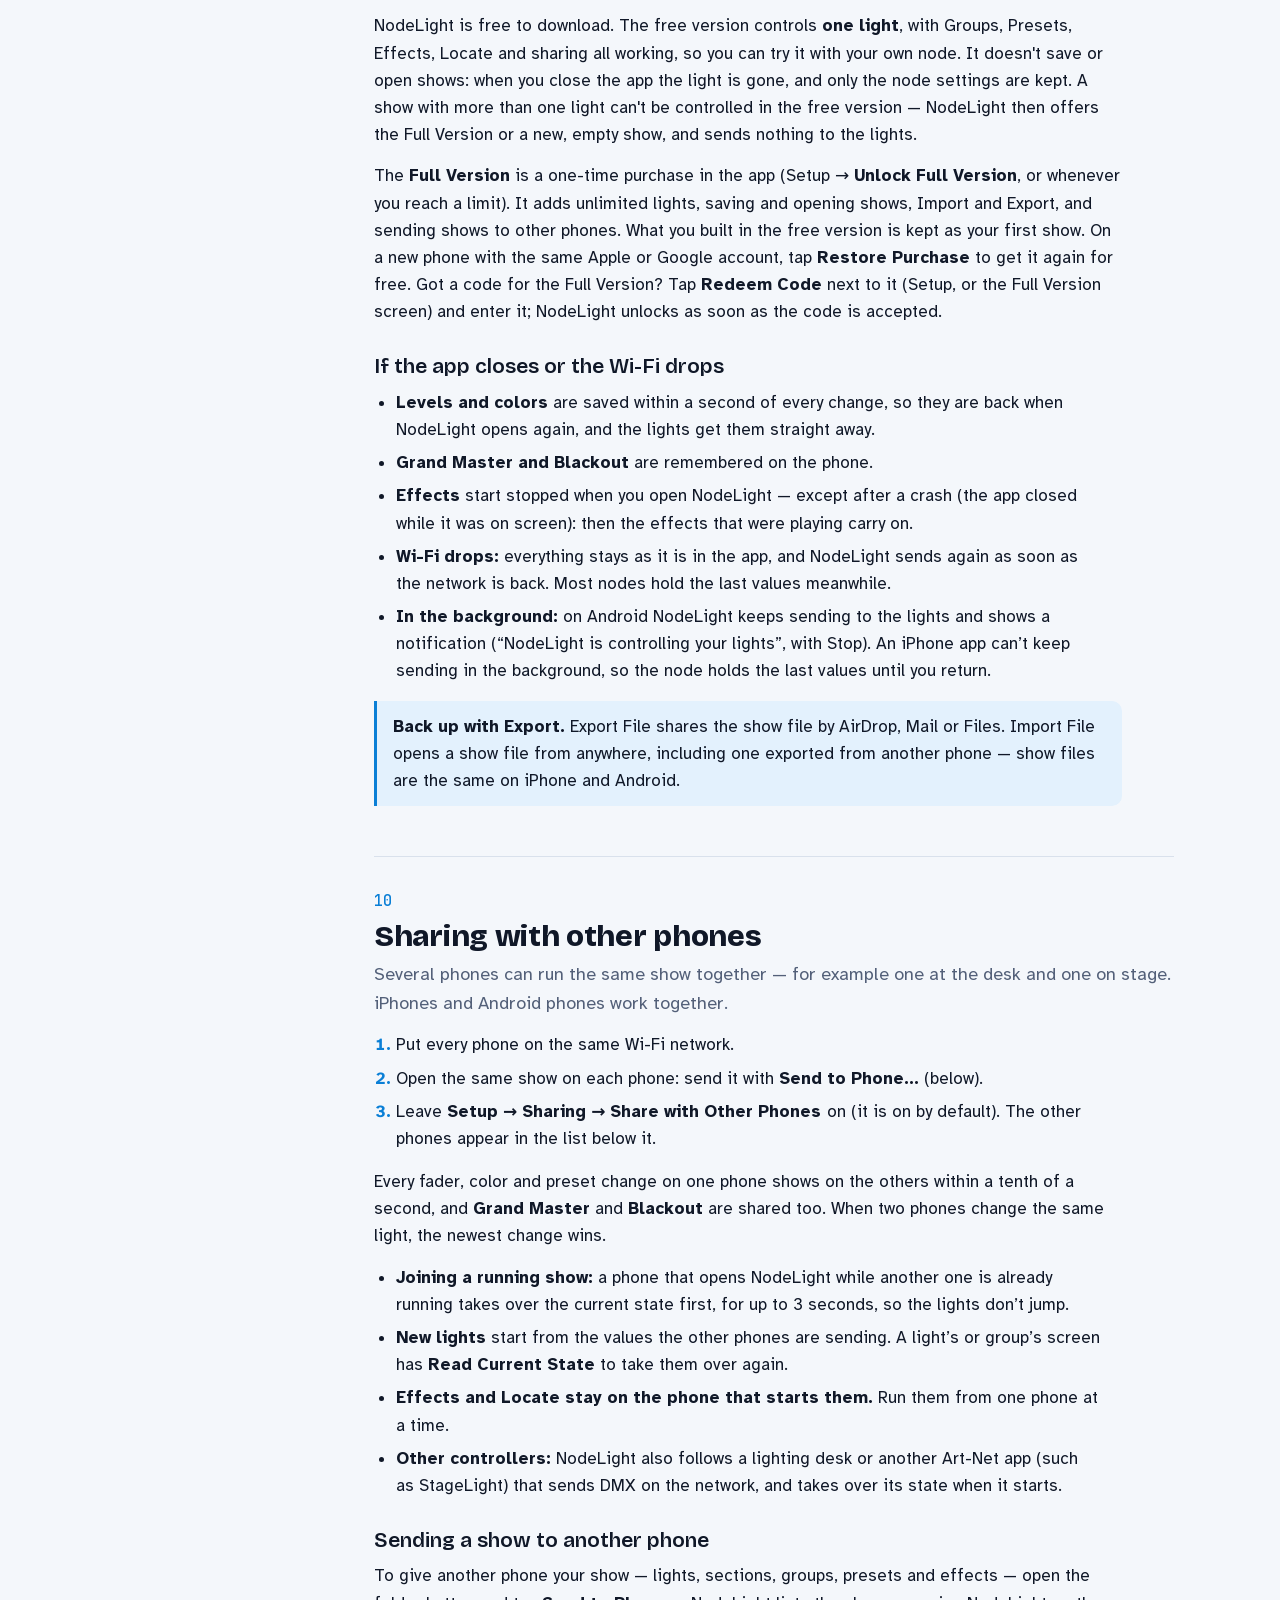
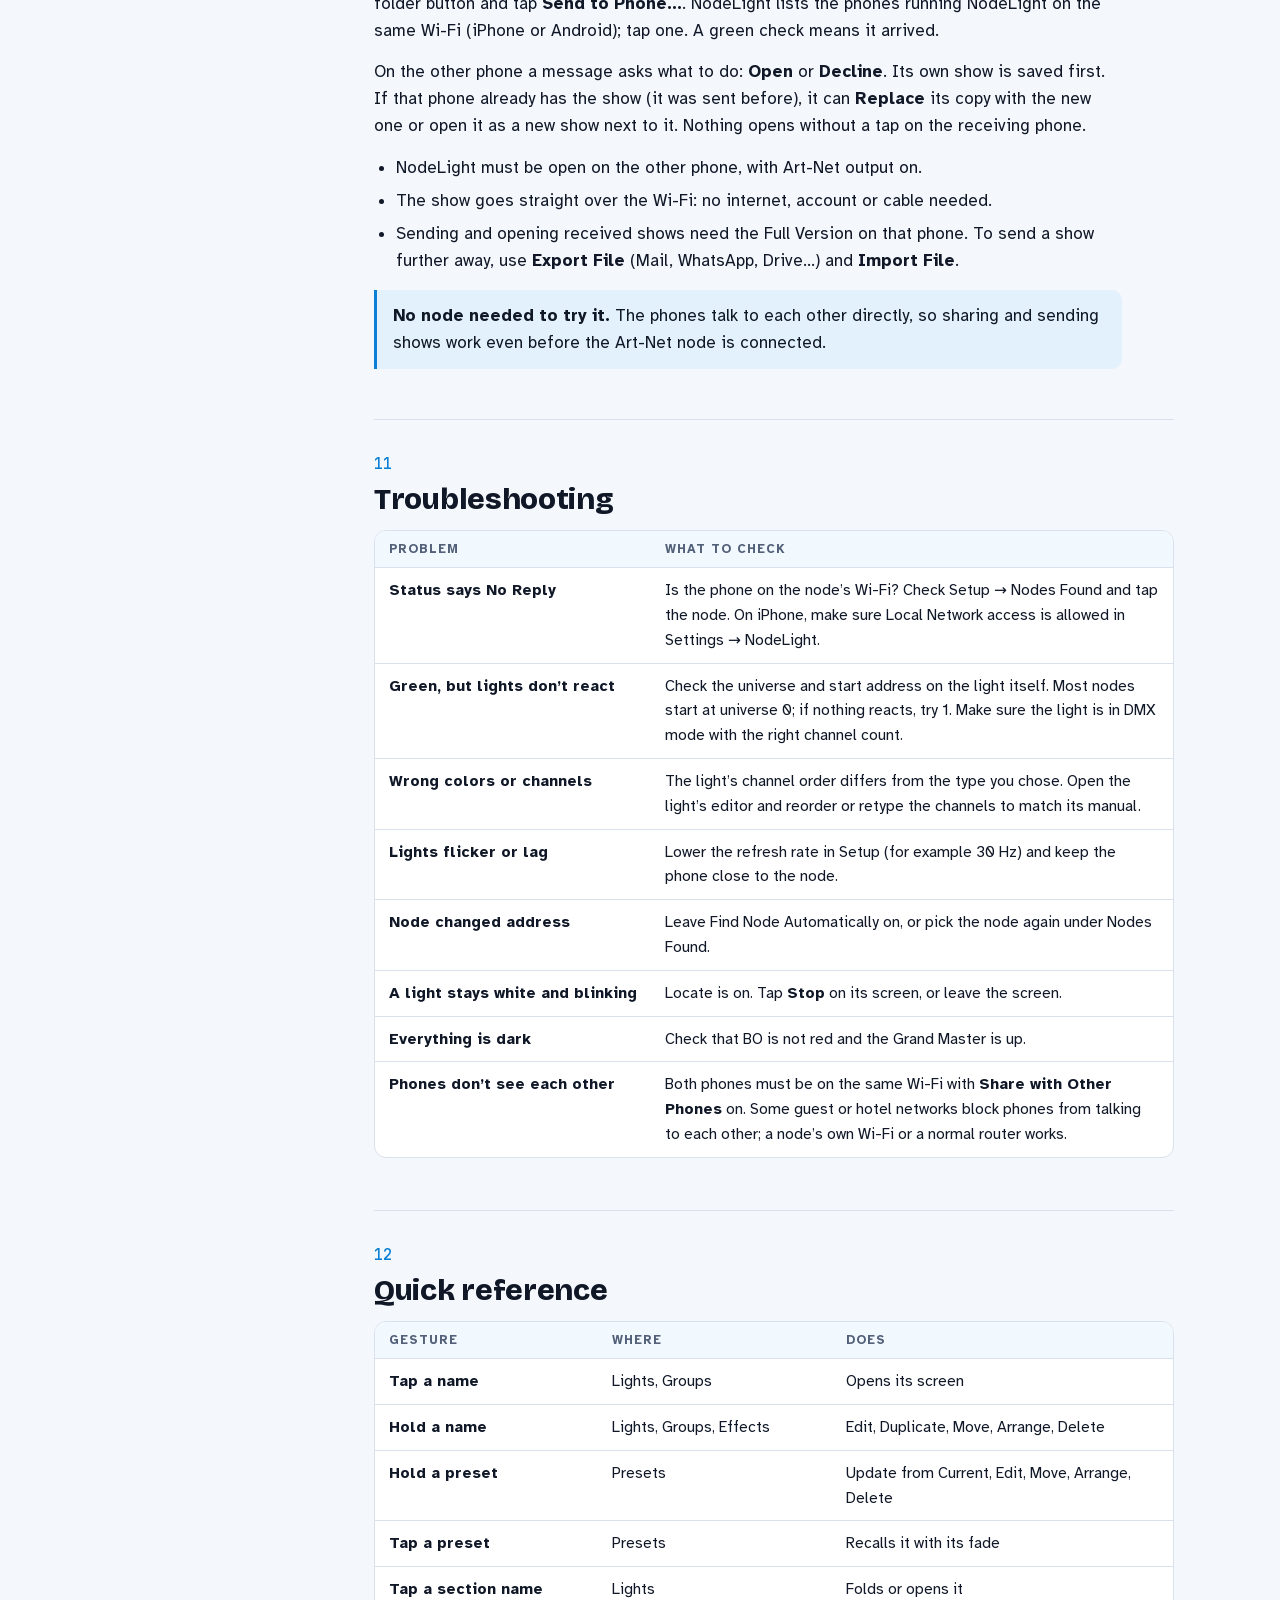
==== commit a6c1636c: "Manual: top bar and title match the home page (no default body margin); room before chapter 01 on ph" ====
--- a/manual/index.html
+++ b/manual/index.html
@@ -37,7 +37,7 @@
 }
 
 * { box-sizing: border-box; }
-body { background: var(--bg); color: var(--ink); font: 17px/1.6 var(--body); }
+body { margin: 0; background: var(--bg); color: var(--ink); font: 17px/1.6 var(--body); }
 a { color: var(--neon); }
 a:focus-visible, button:focus-visible { outline: 3px solid var(--neon); outline-offset: 3px; border-radius: 4px; }
 code, .mono { font-family: var(--mono); font-size: 0.86em; }
@@ -50,8 +50,8 @@
 .brand { display: flex; align-items: center; gap: 16px; }
 .brand img { width: 64px; height: 64px; border-radius: 15px; box-shadow: 0 0 0 1px var(--line), 0 8px 30px -10px var(--neon); }
 .eyebrow { font: 600 13px/1 var(--body); letter-spacing: 0.12em; text-transform: uppercase; color: var(--neon); }
-h1 { font: 800 clamp(34px, 5vw, 52px)/1.04 var(--display); letter-spacing: -0.02em; margin: 18px 0 14px; text-wrap: balance; }
-.lede { font-size: 20px; color: var(--muted); max-width: 62ch; margin: 0; }
+h1 { font: 800 clamp(32px, 4.5vw, 46px)/1.08 var(--display); letter-spacing: -0.01em; margin: 18px 0 14px; text-wrap: balance; }
+.lede { font-size: 19px; color: var(--muted); max-width: 60ch; margin: 0; }
 
 .tour { margin-block: 30px 10px; display: grid; grid-template-columns: minmax(0, 1fr); gap: 12px; }
 .tour video { width: 100%; max-width: 100%; aspect-ratio: 16 / 9; border-radius: 14px; background: #000; display: block; border: 1px solid var(--line); }
@@ -116,6 +116,8 @@
 @media (max-width: 900px) {
   .layout { grid-template-columns: minmax(0, 1fr); gap: 10px; }
   nav.rail { position: static; }
+  /* The chapter list sits above the text here: a line and some room before chapter 01. */
+  section.ch:first-child { border-top: 1px solid var(--line); padding-top: 34px; margin-top: 18px; }
   nav.rail ol { grid-template-columns: repeat(auto-fill, minmax(150px, 1fr)); }
   .pair, .pair.flip { grid-template-columns: minmax(0, 1fr); }
   .pair > figure, .pair.flip > figure { order: 0; max-width: 250px; }
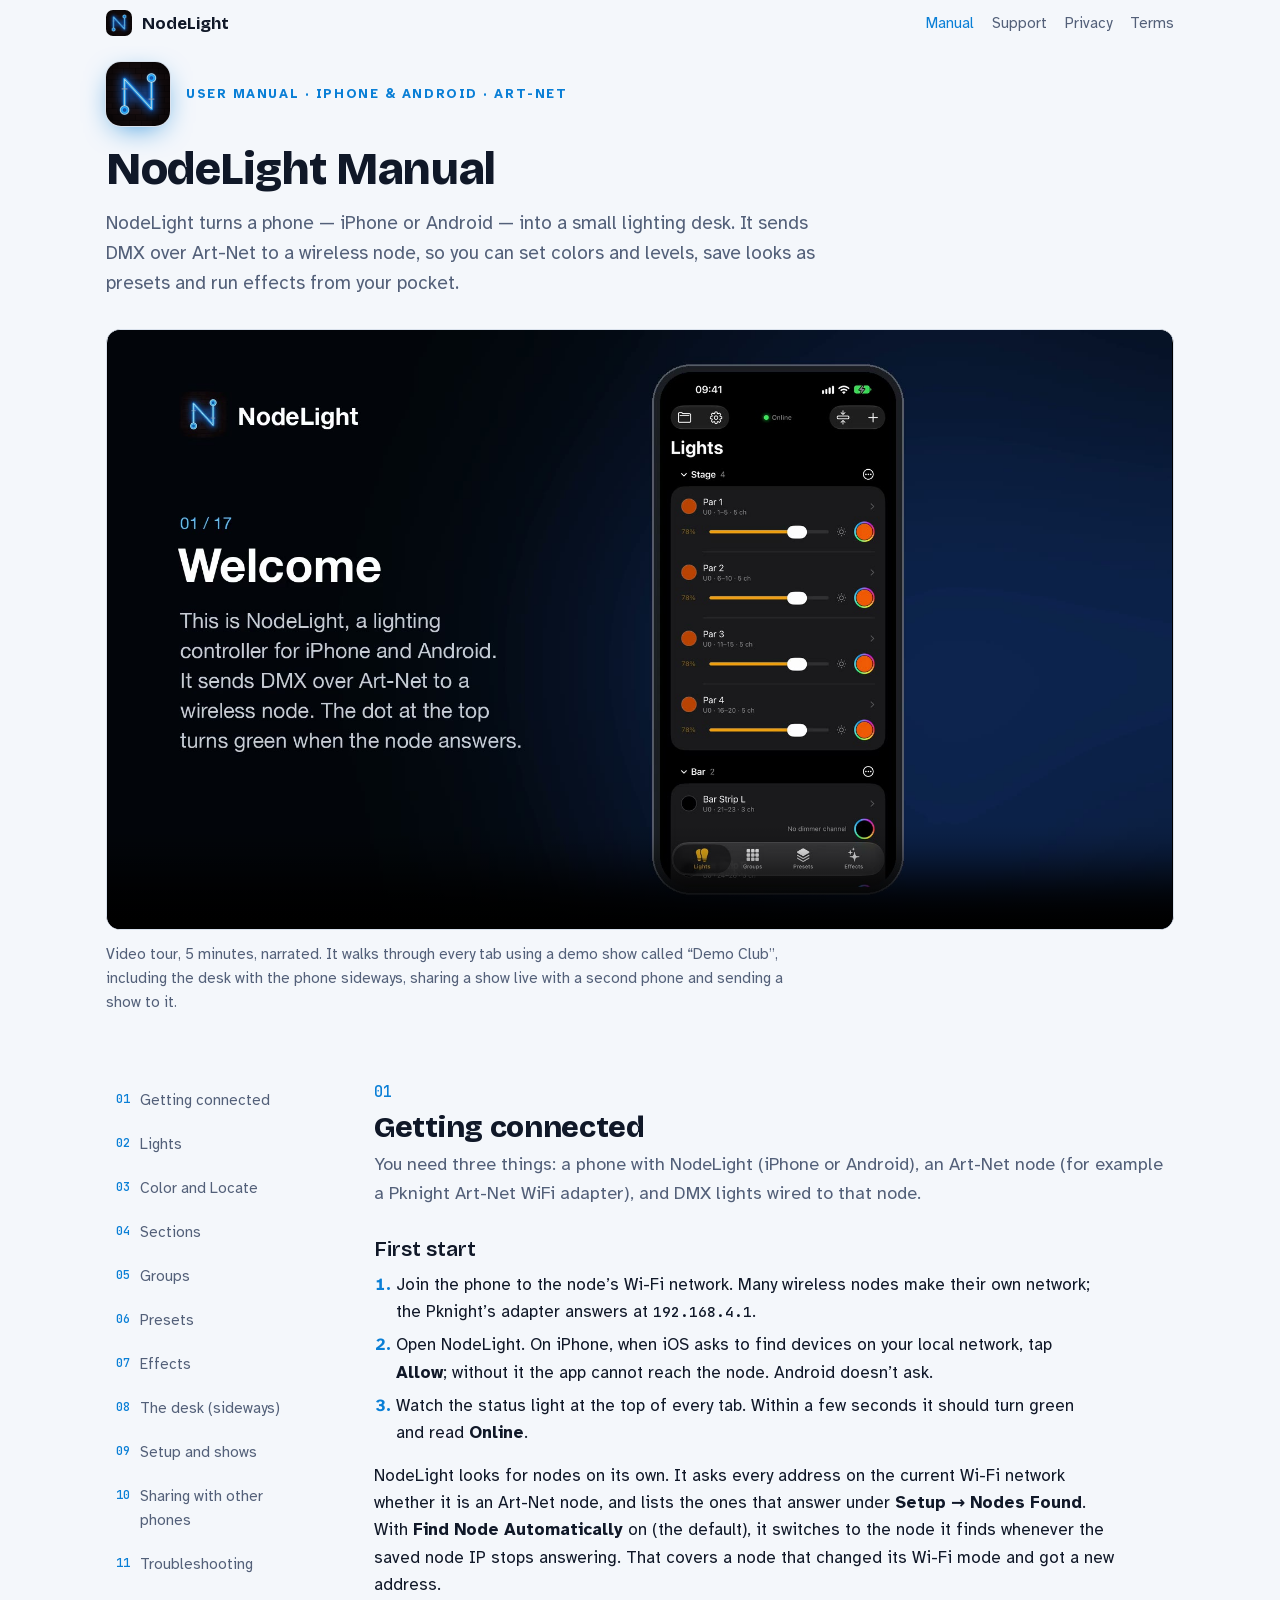
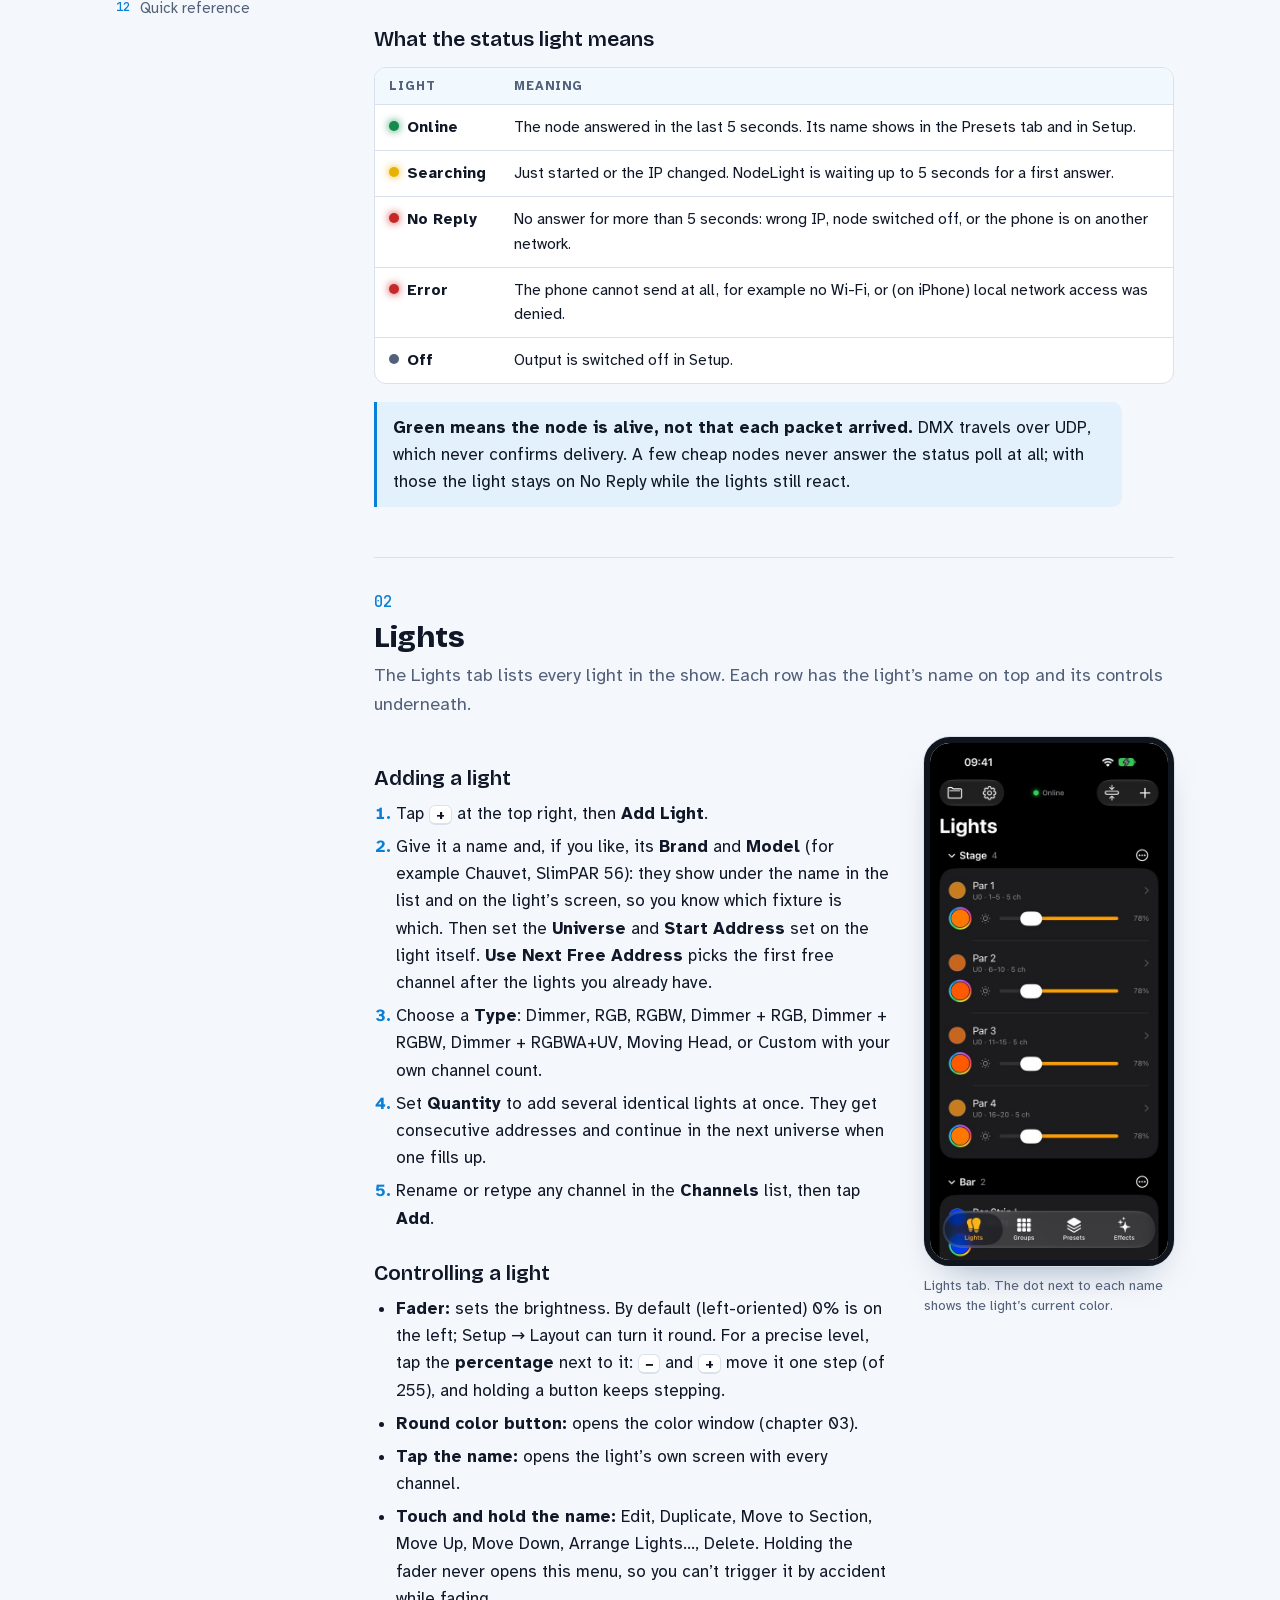
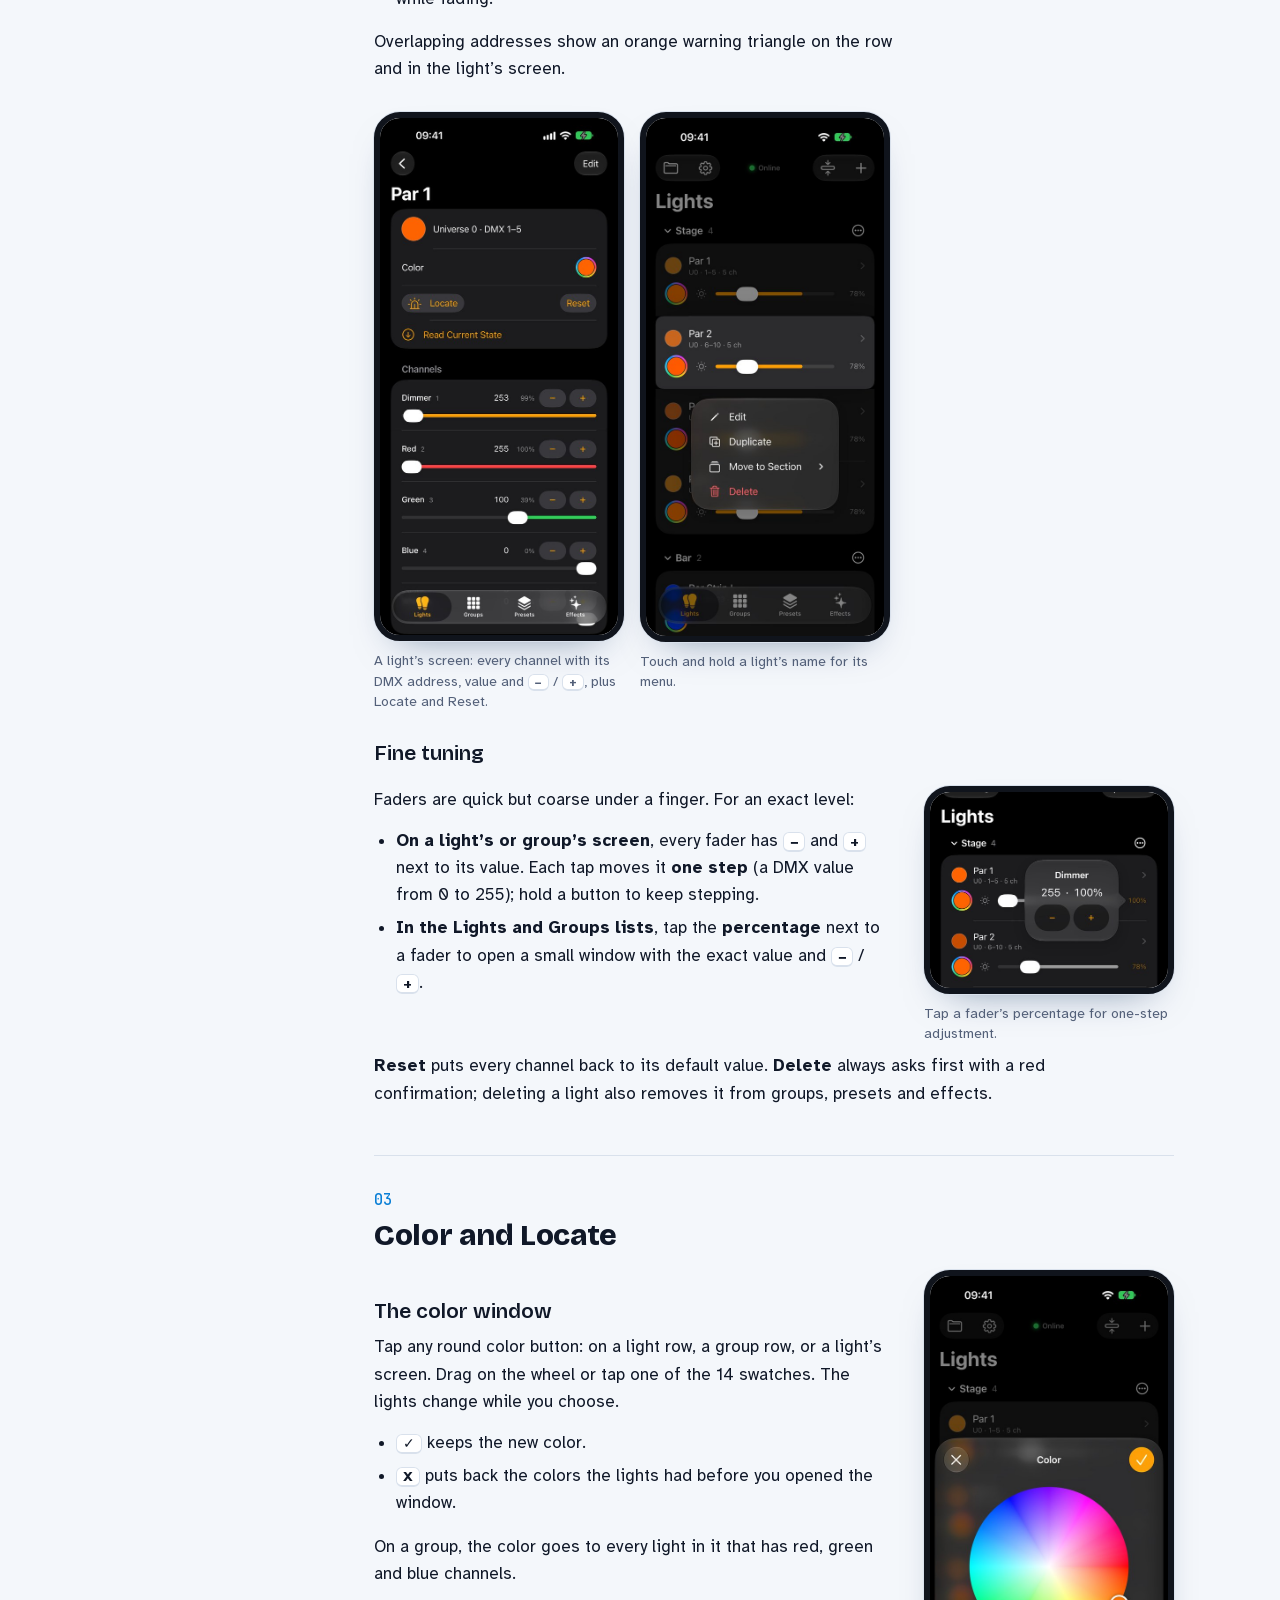
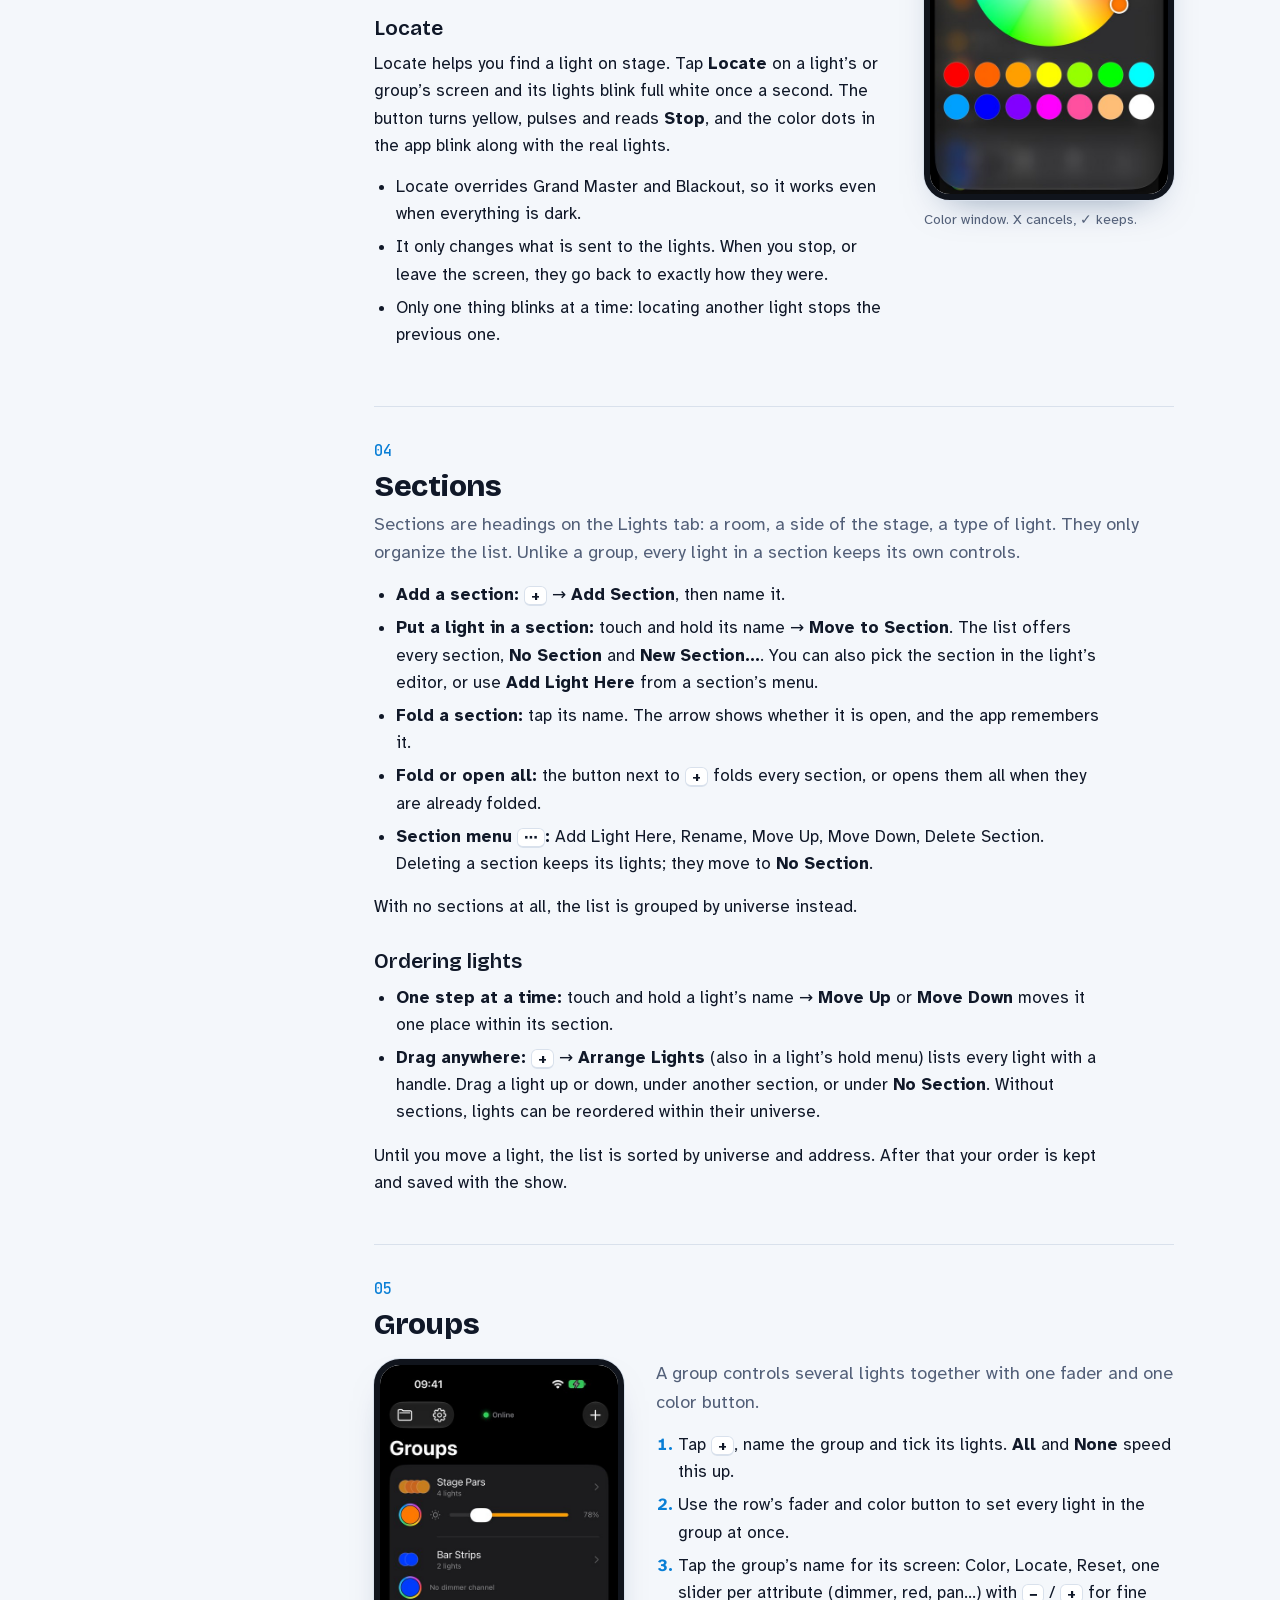
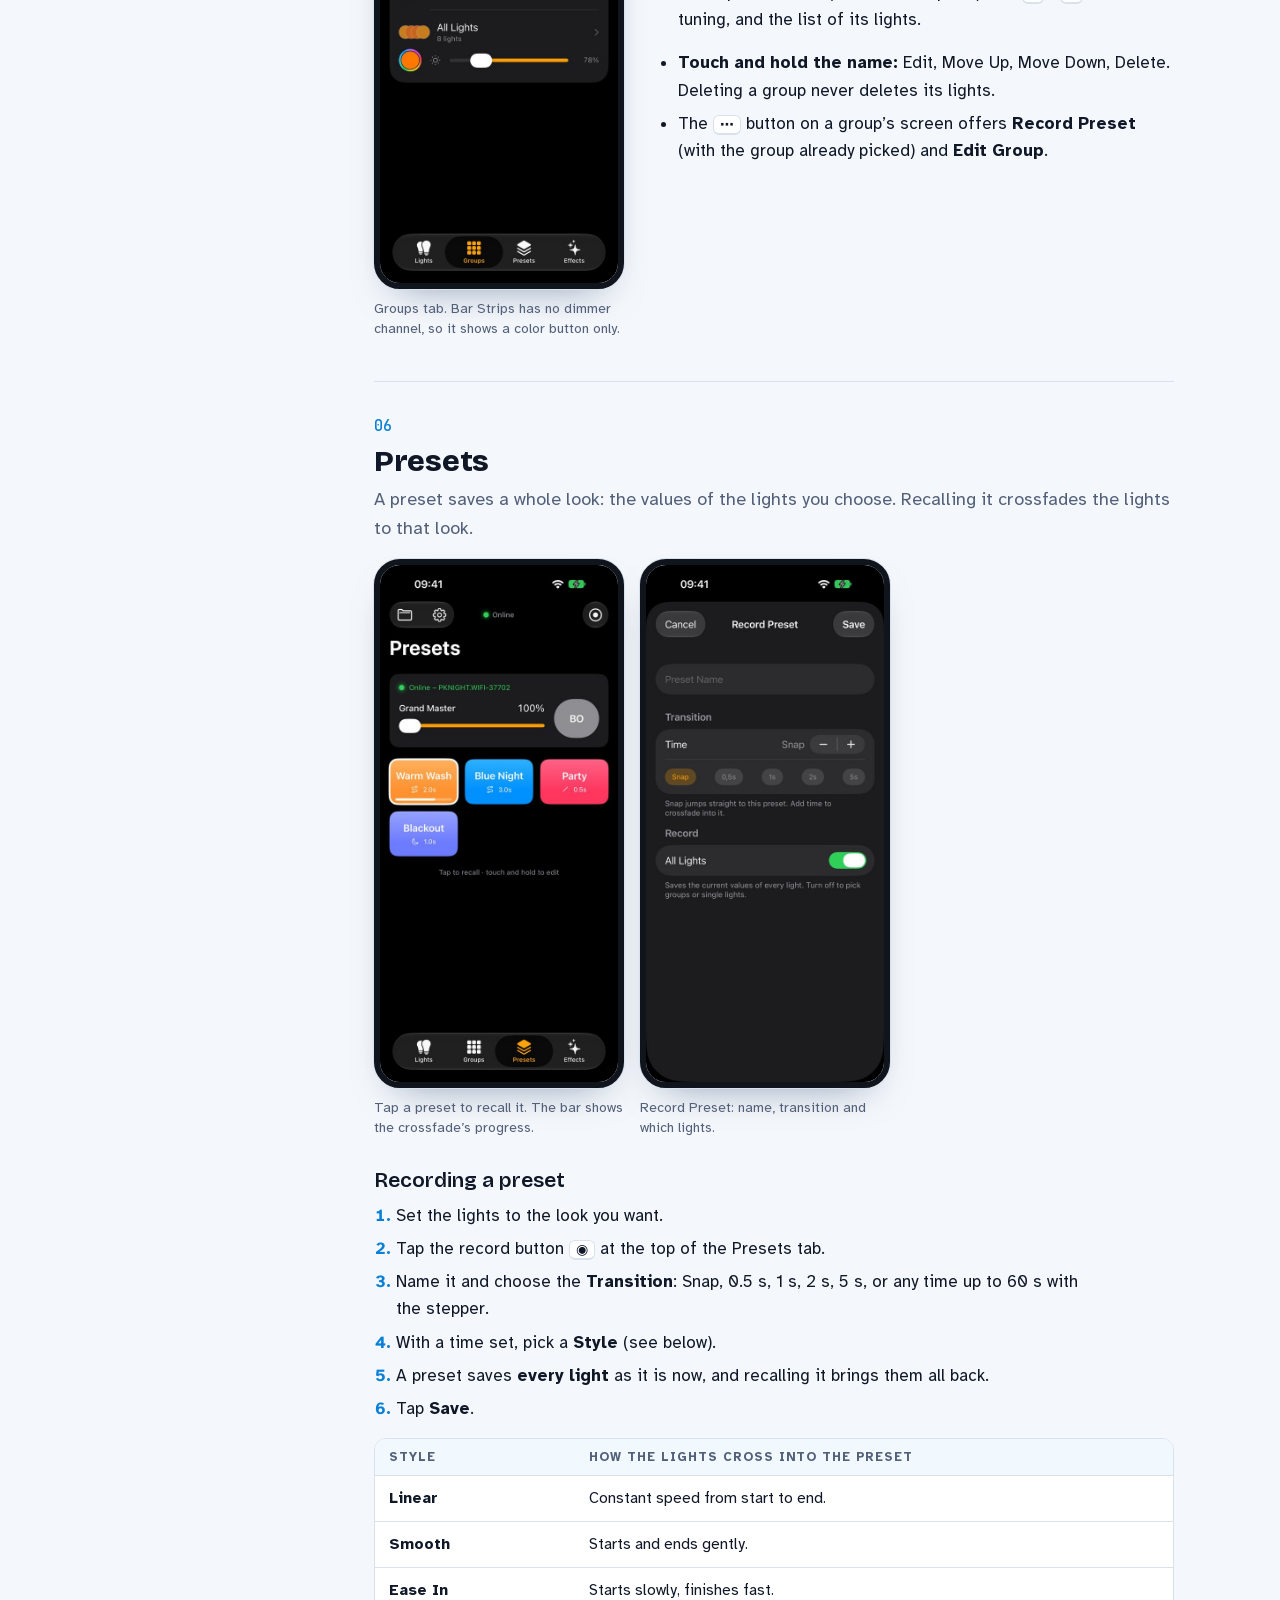
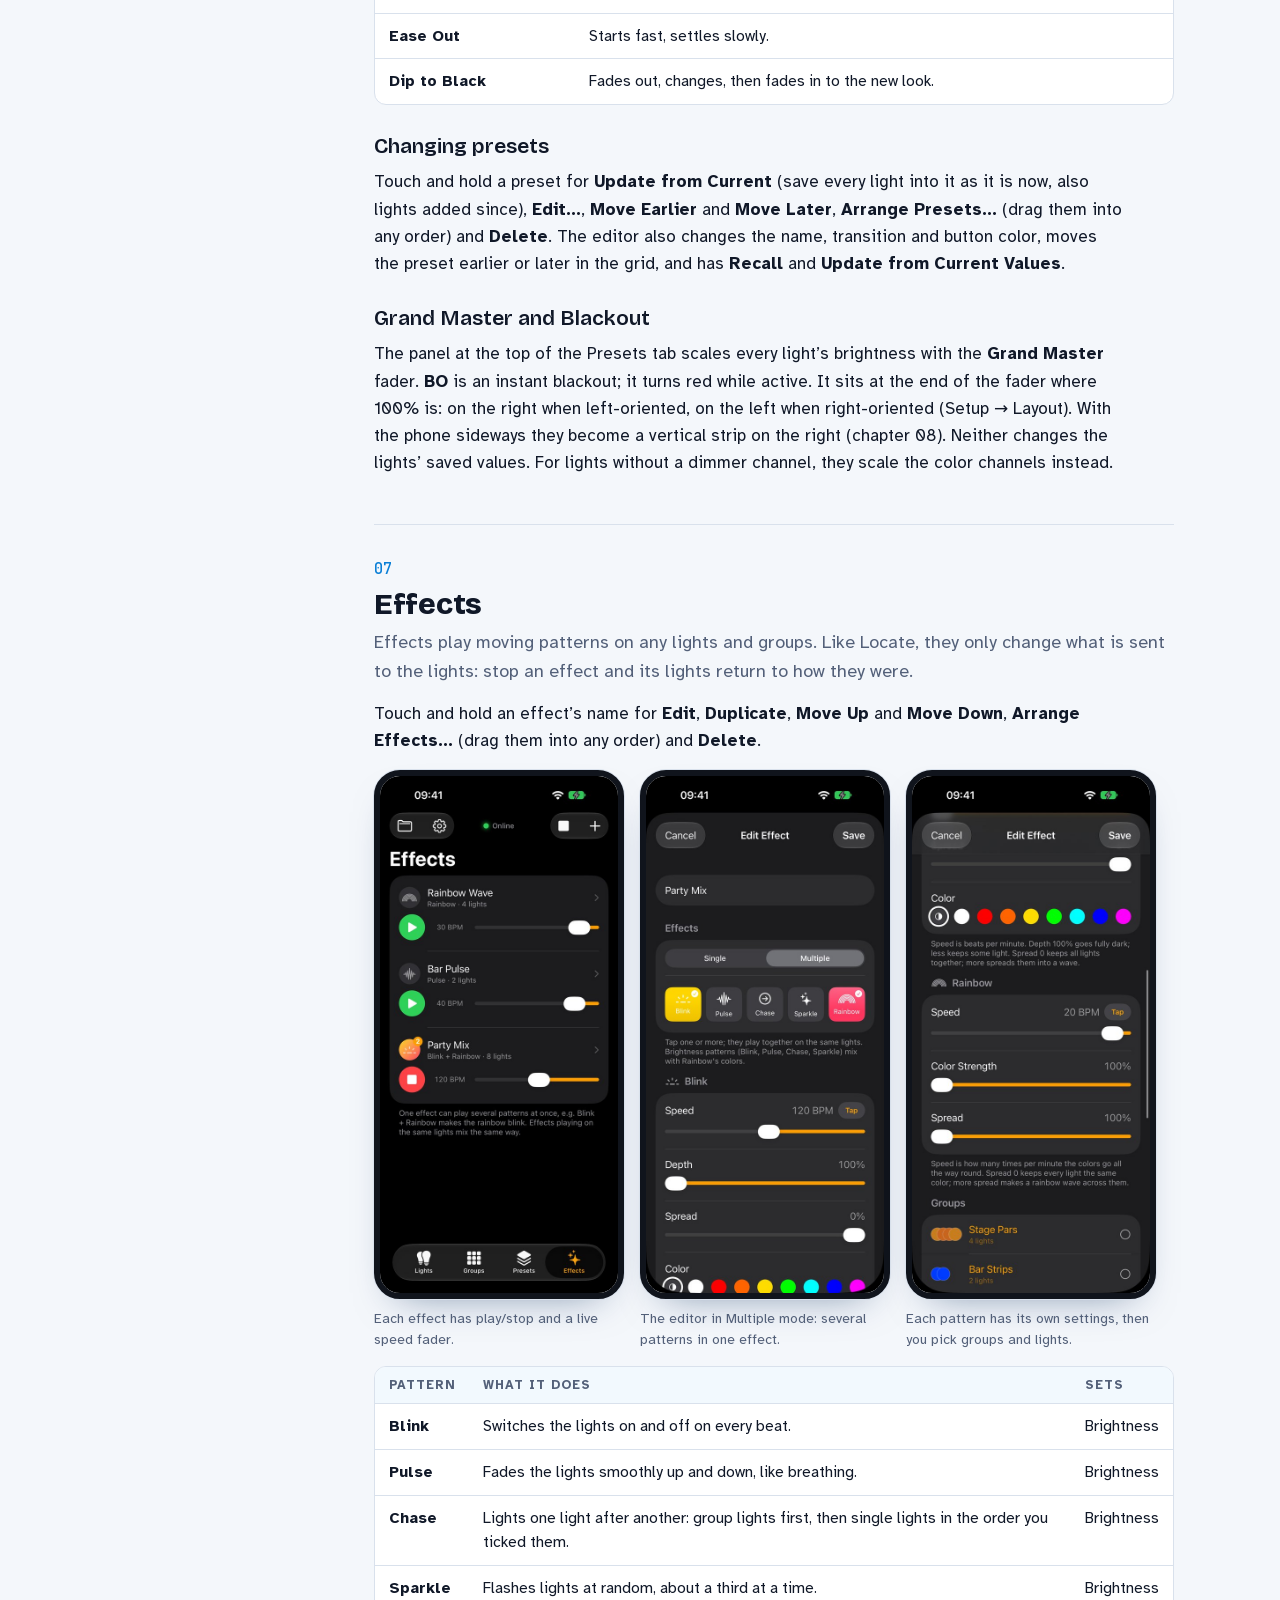
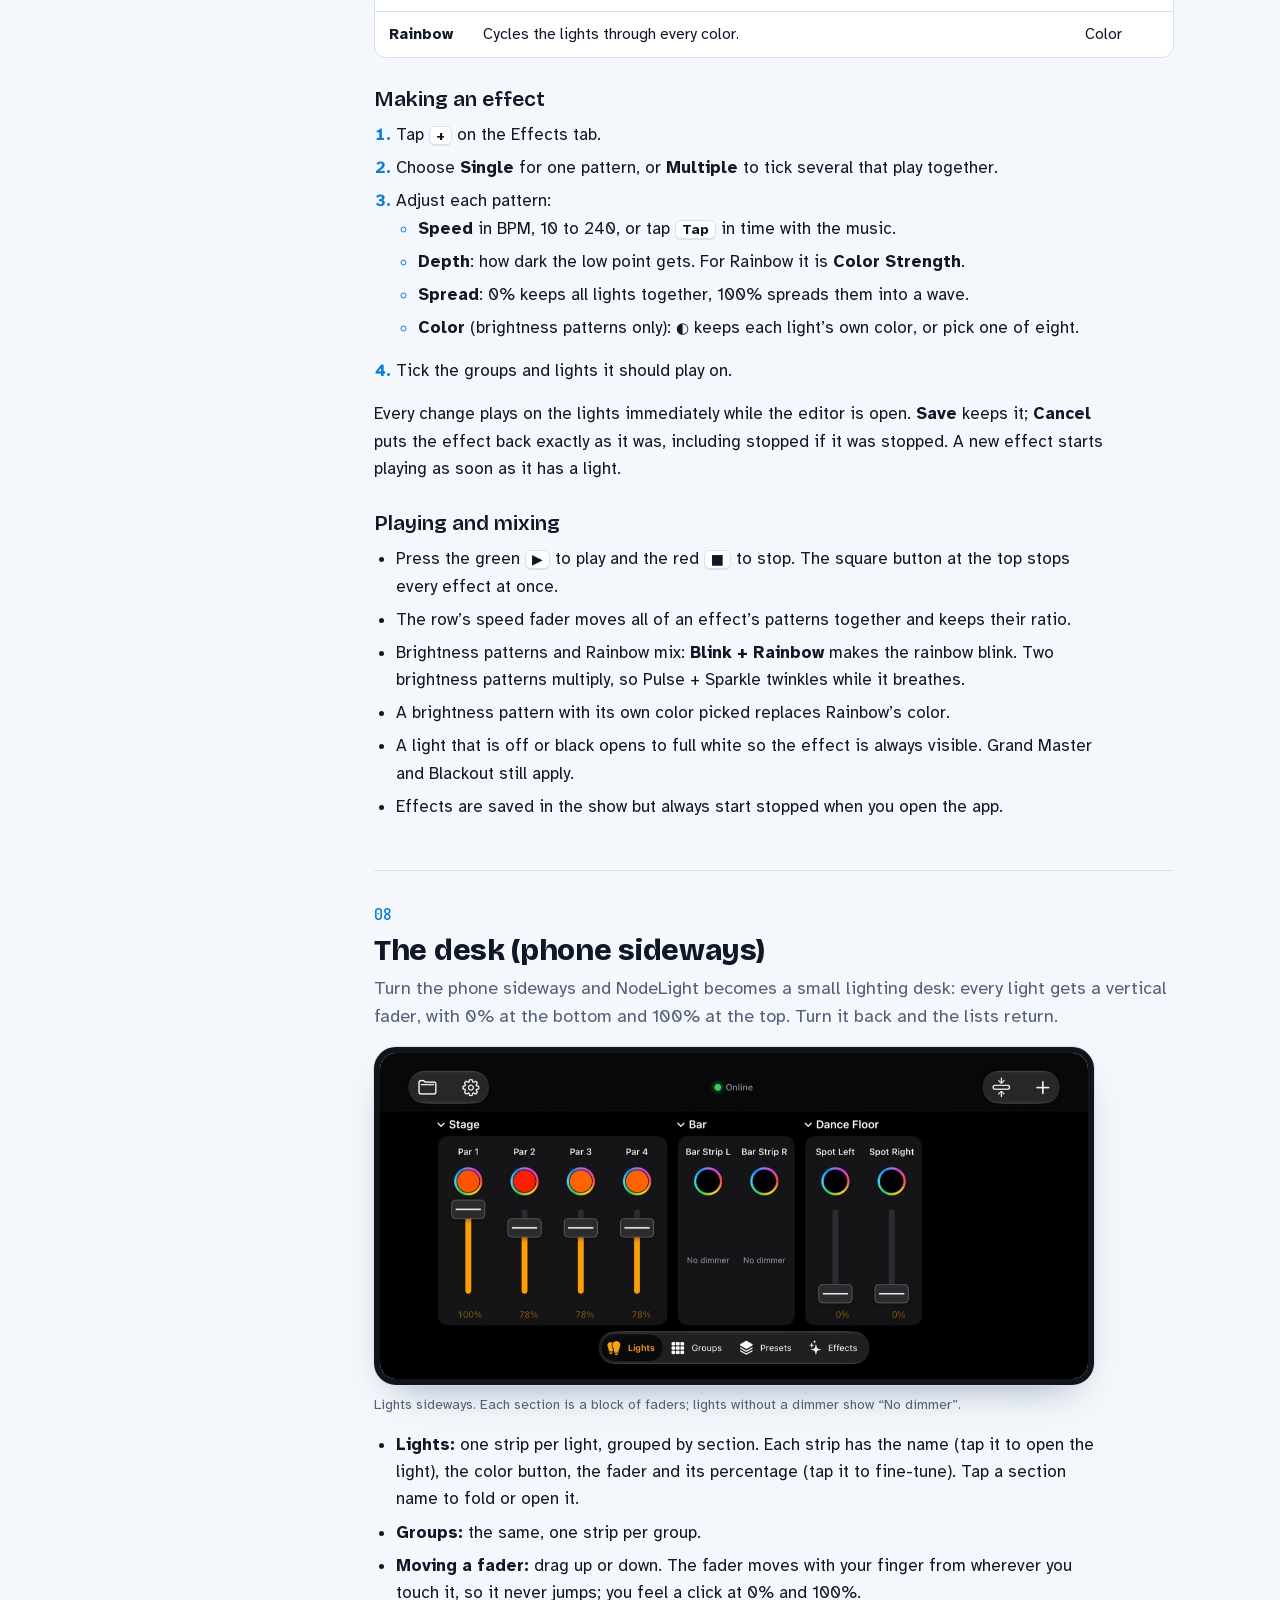
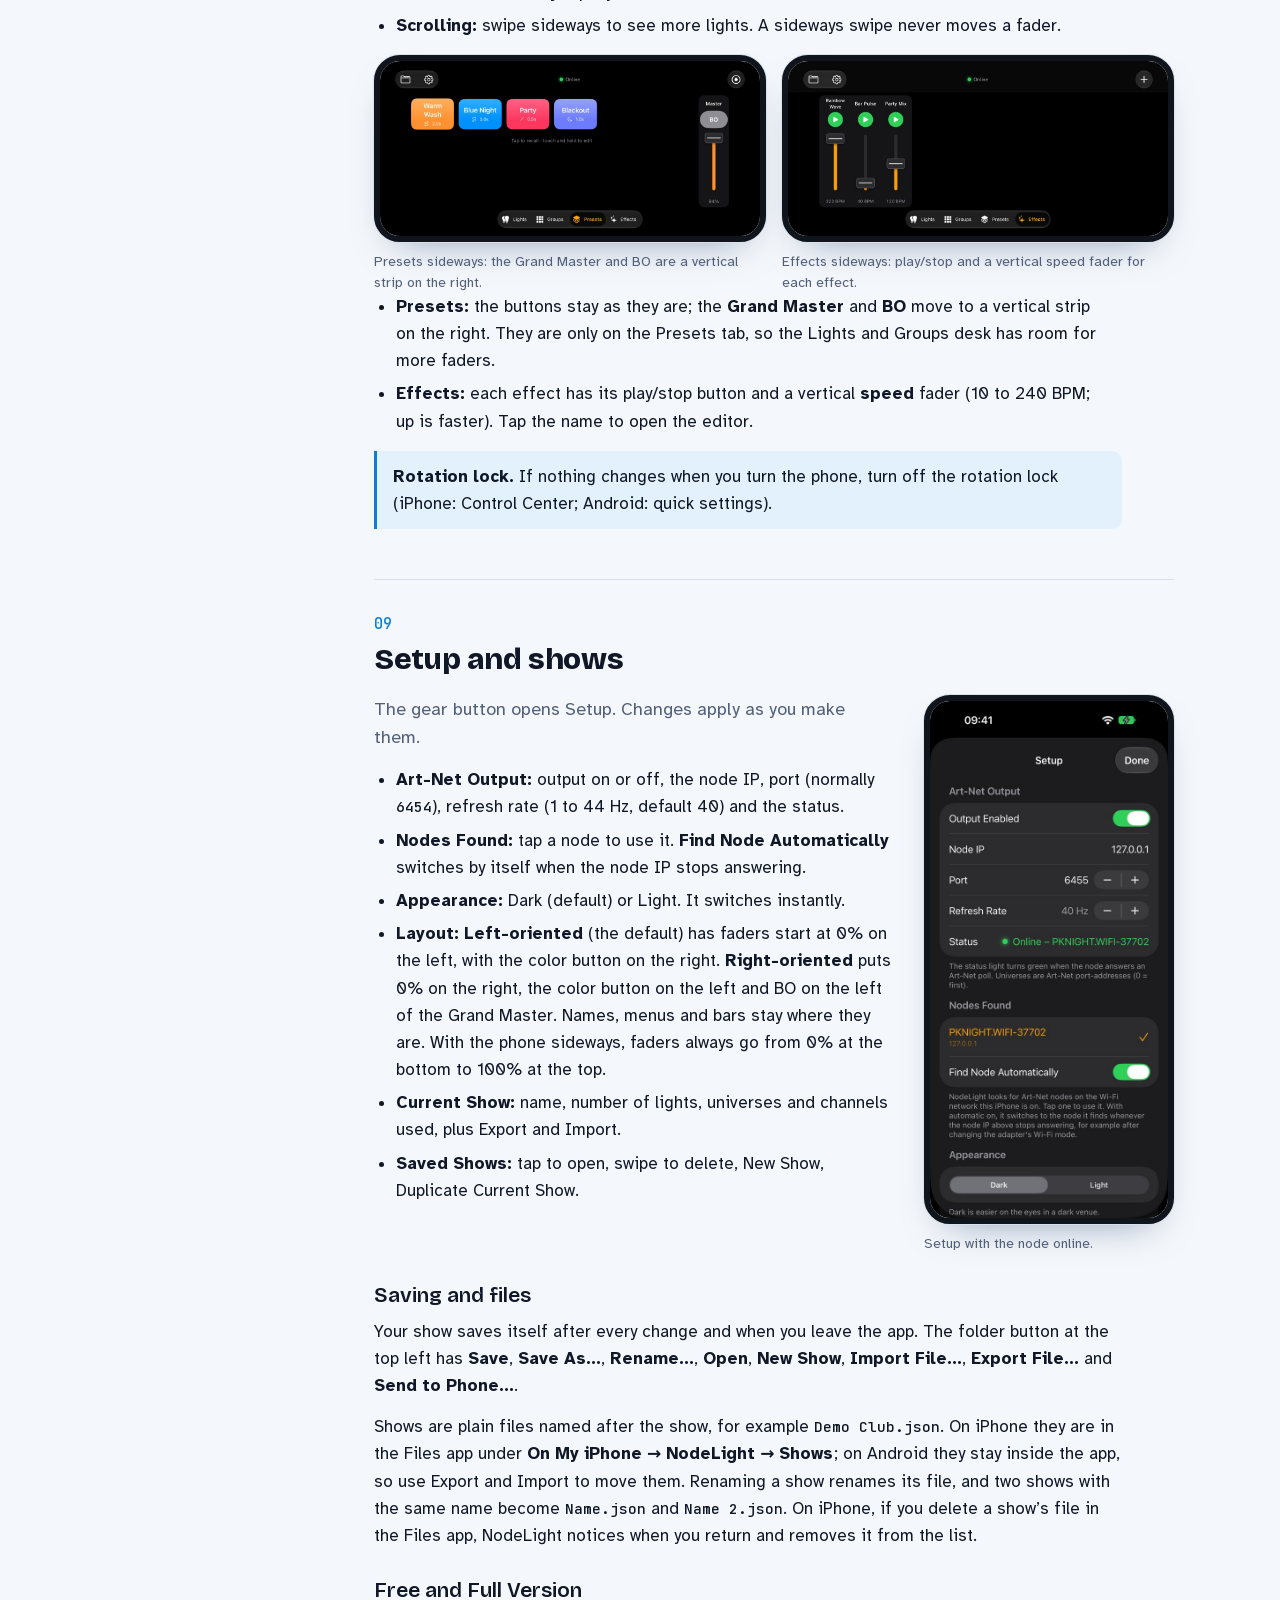
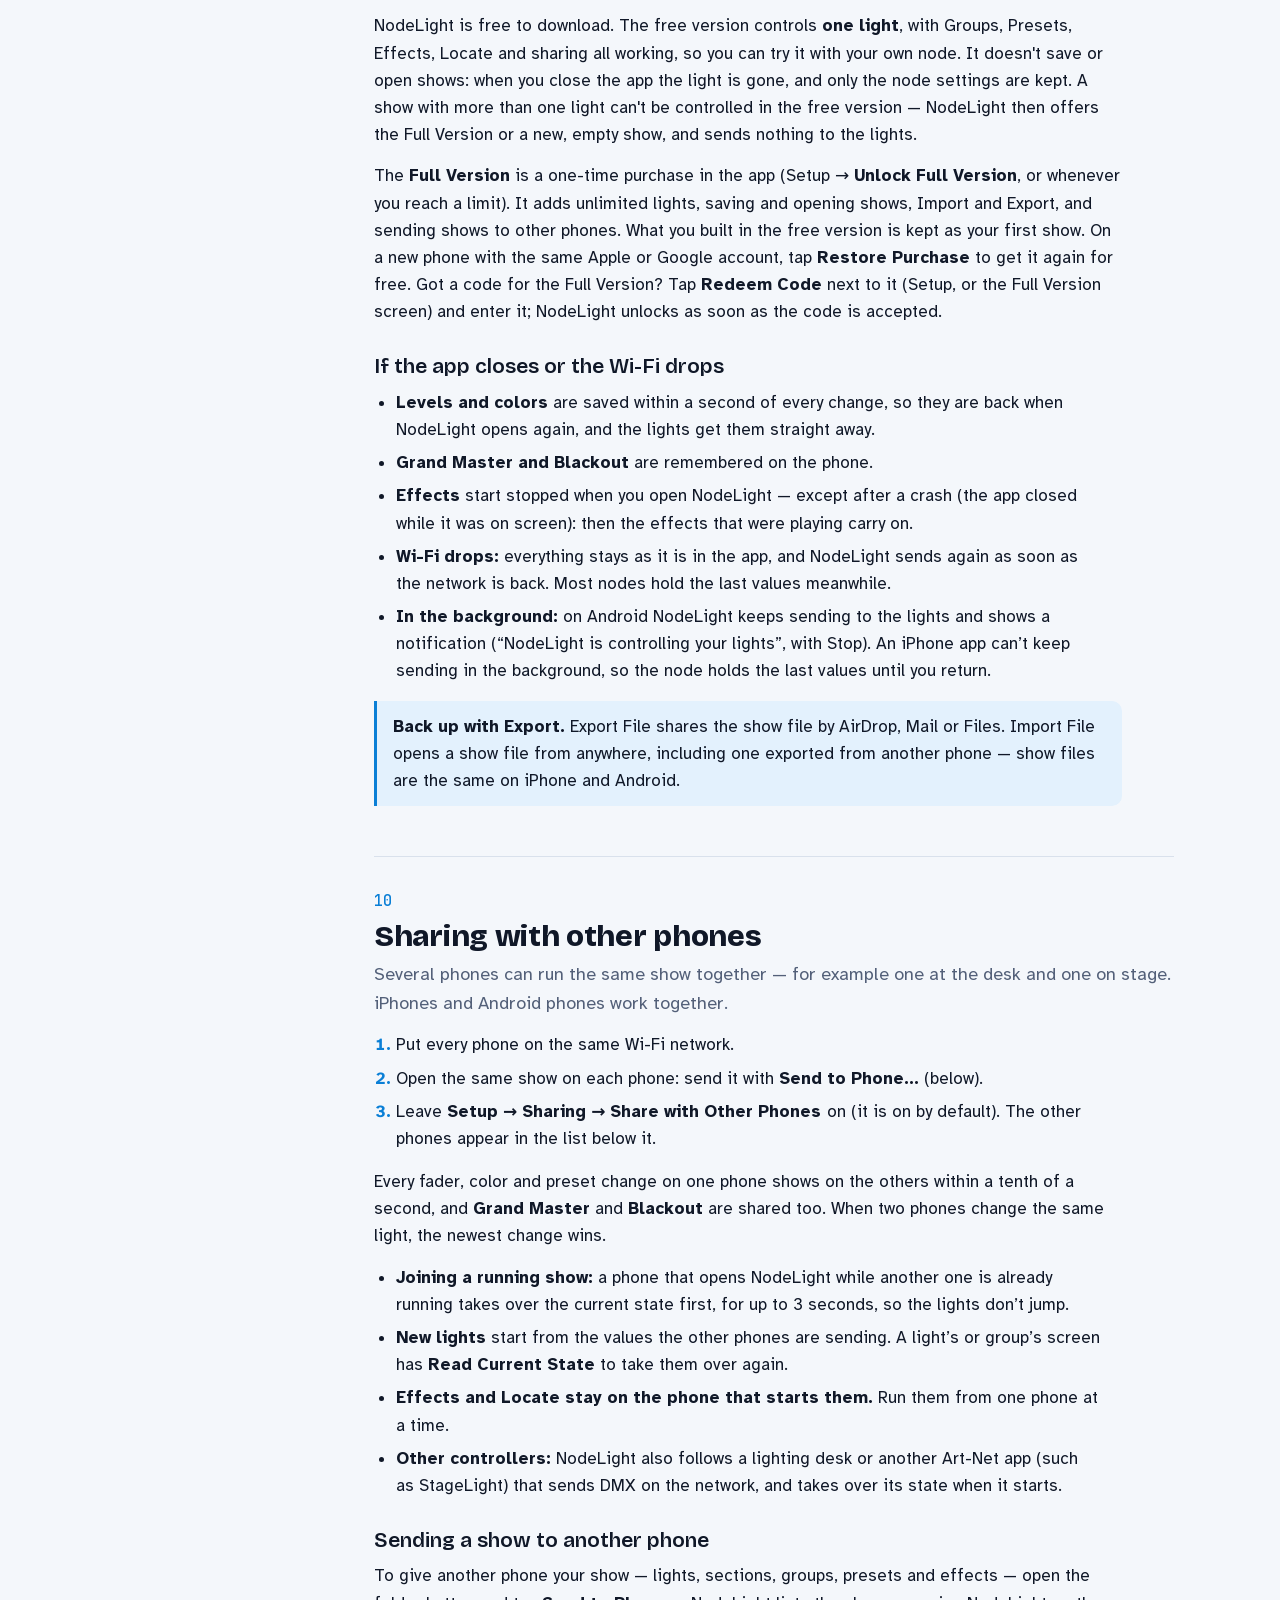
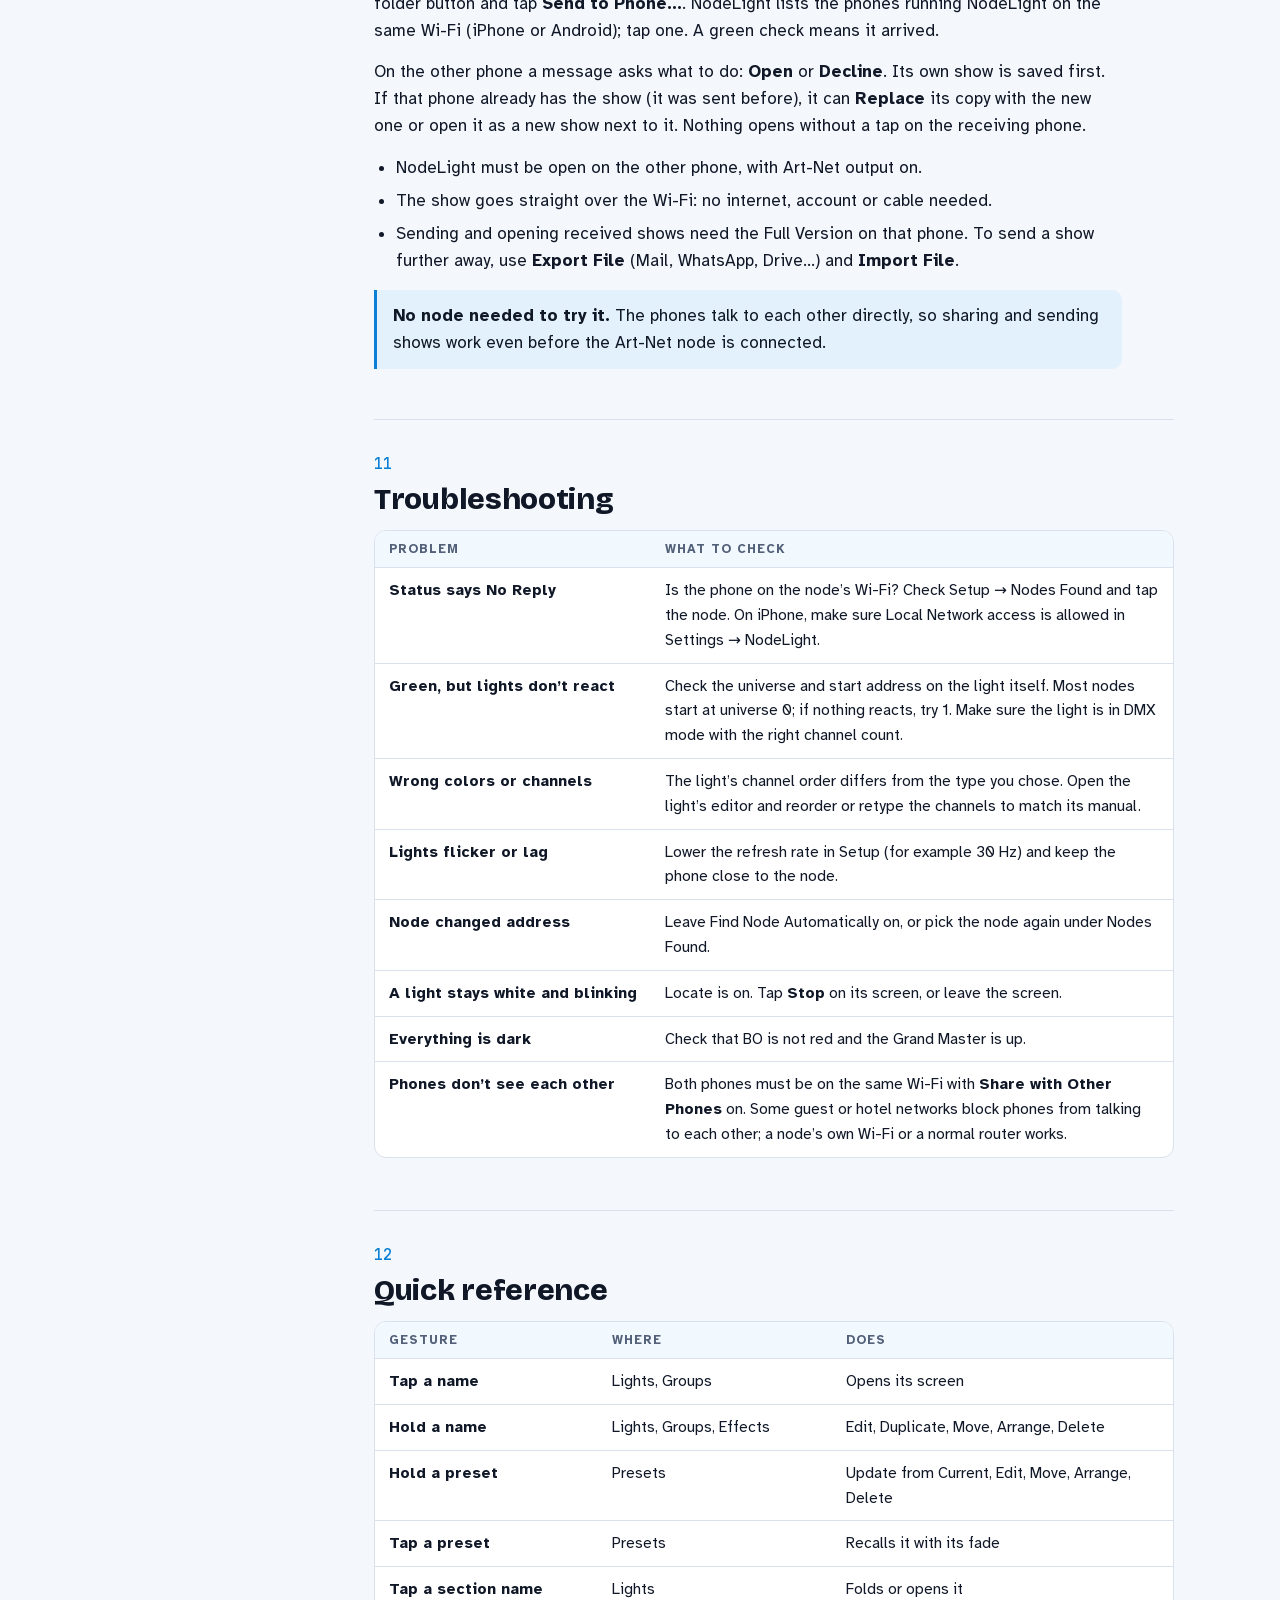
==== commit f28b108e: "Terms of Use page (for the store trader declaration), linked from every page Co-Authored-By: Claude " ====
--- a/manual/index.html
+++ b/manual/index.html
@@ -190,6 +190,7 @@
   <a href="./" aria-current="page">Manual</a>
   <a href="../support/">Support</a>
   <a href="../privacy/">Privacy</a>
+  <a href="../terms/">Terms</a>
 </nav>
 
 <header class="mast wrap">
